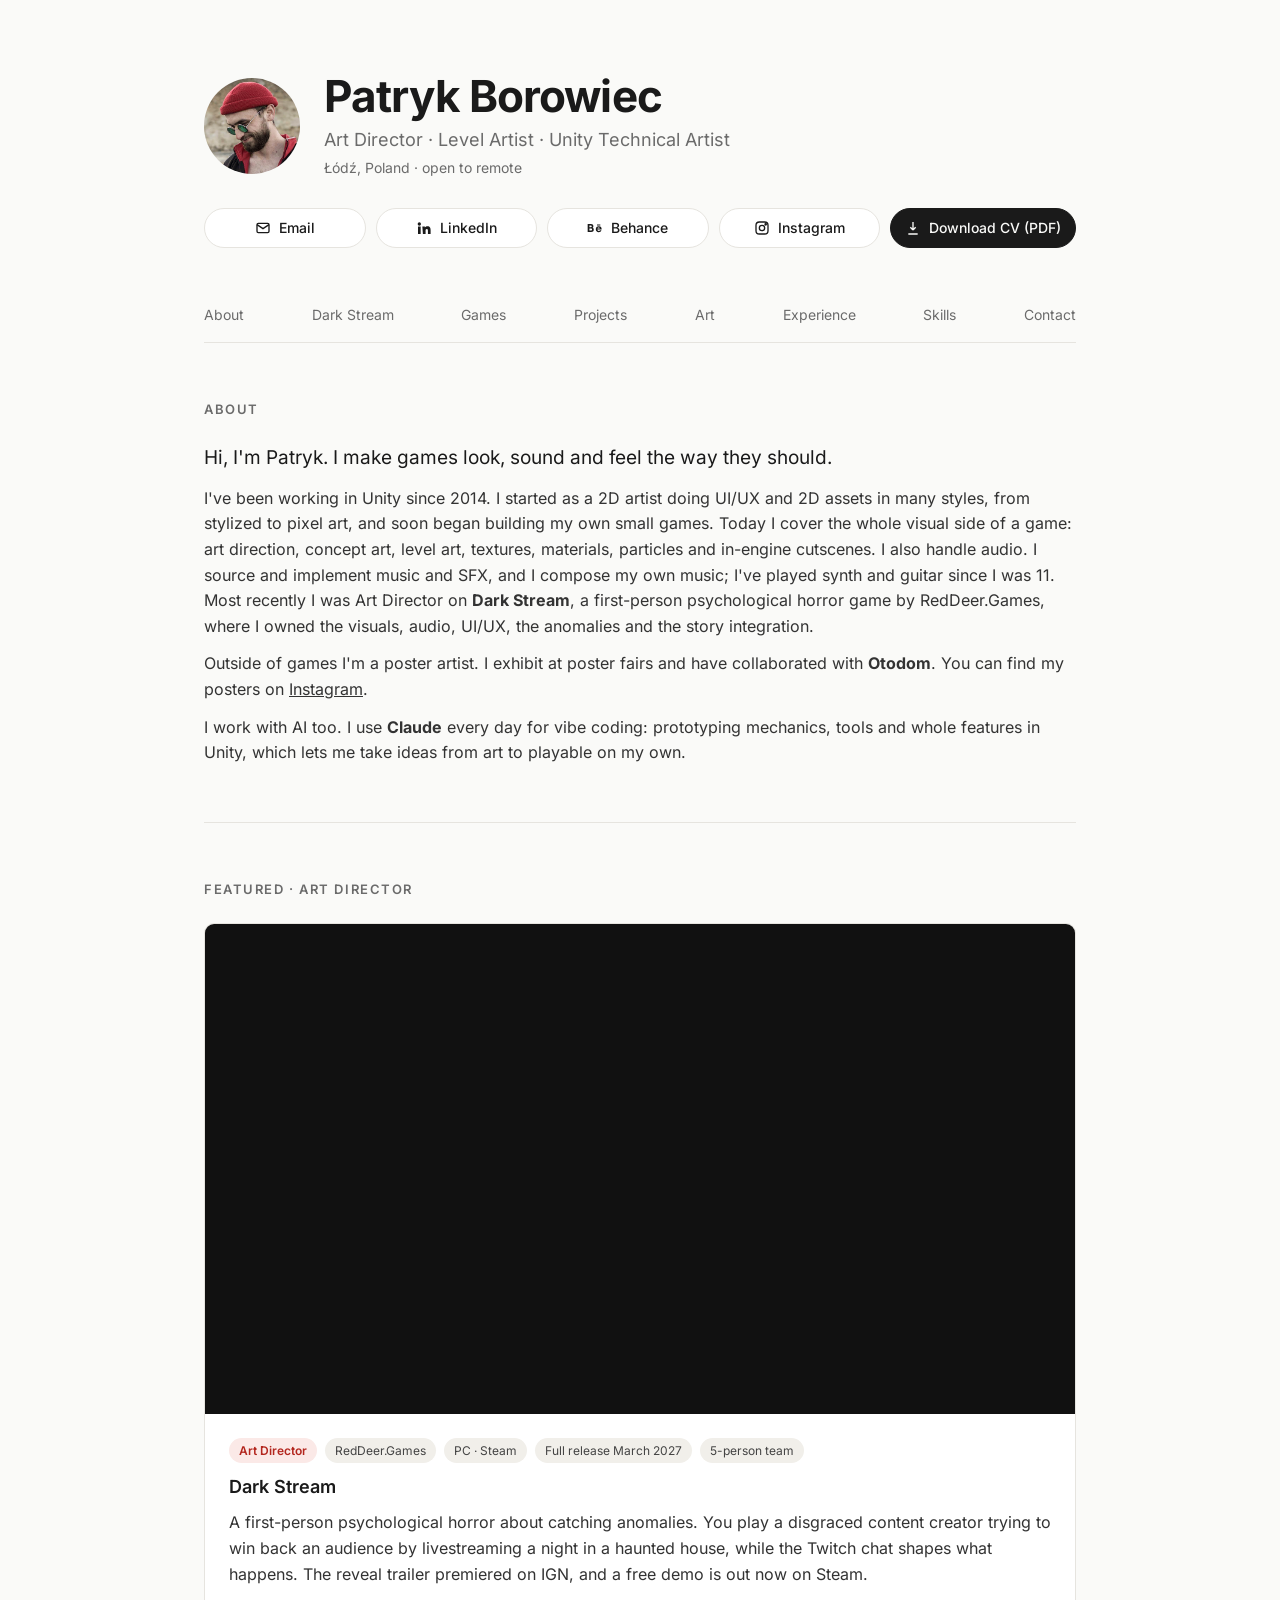
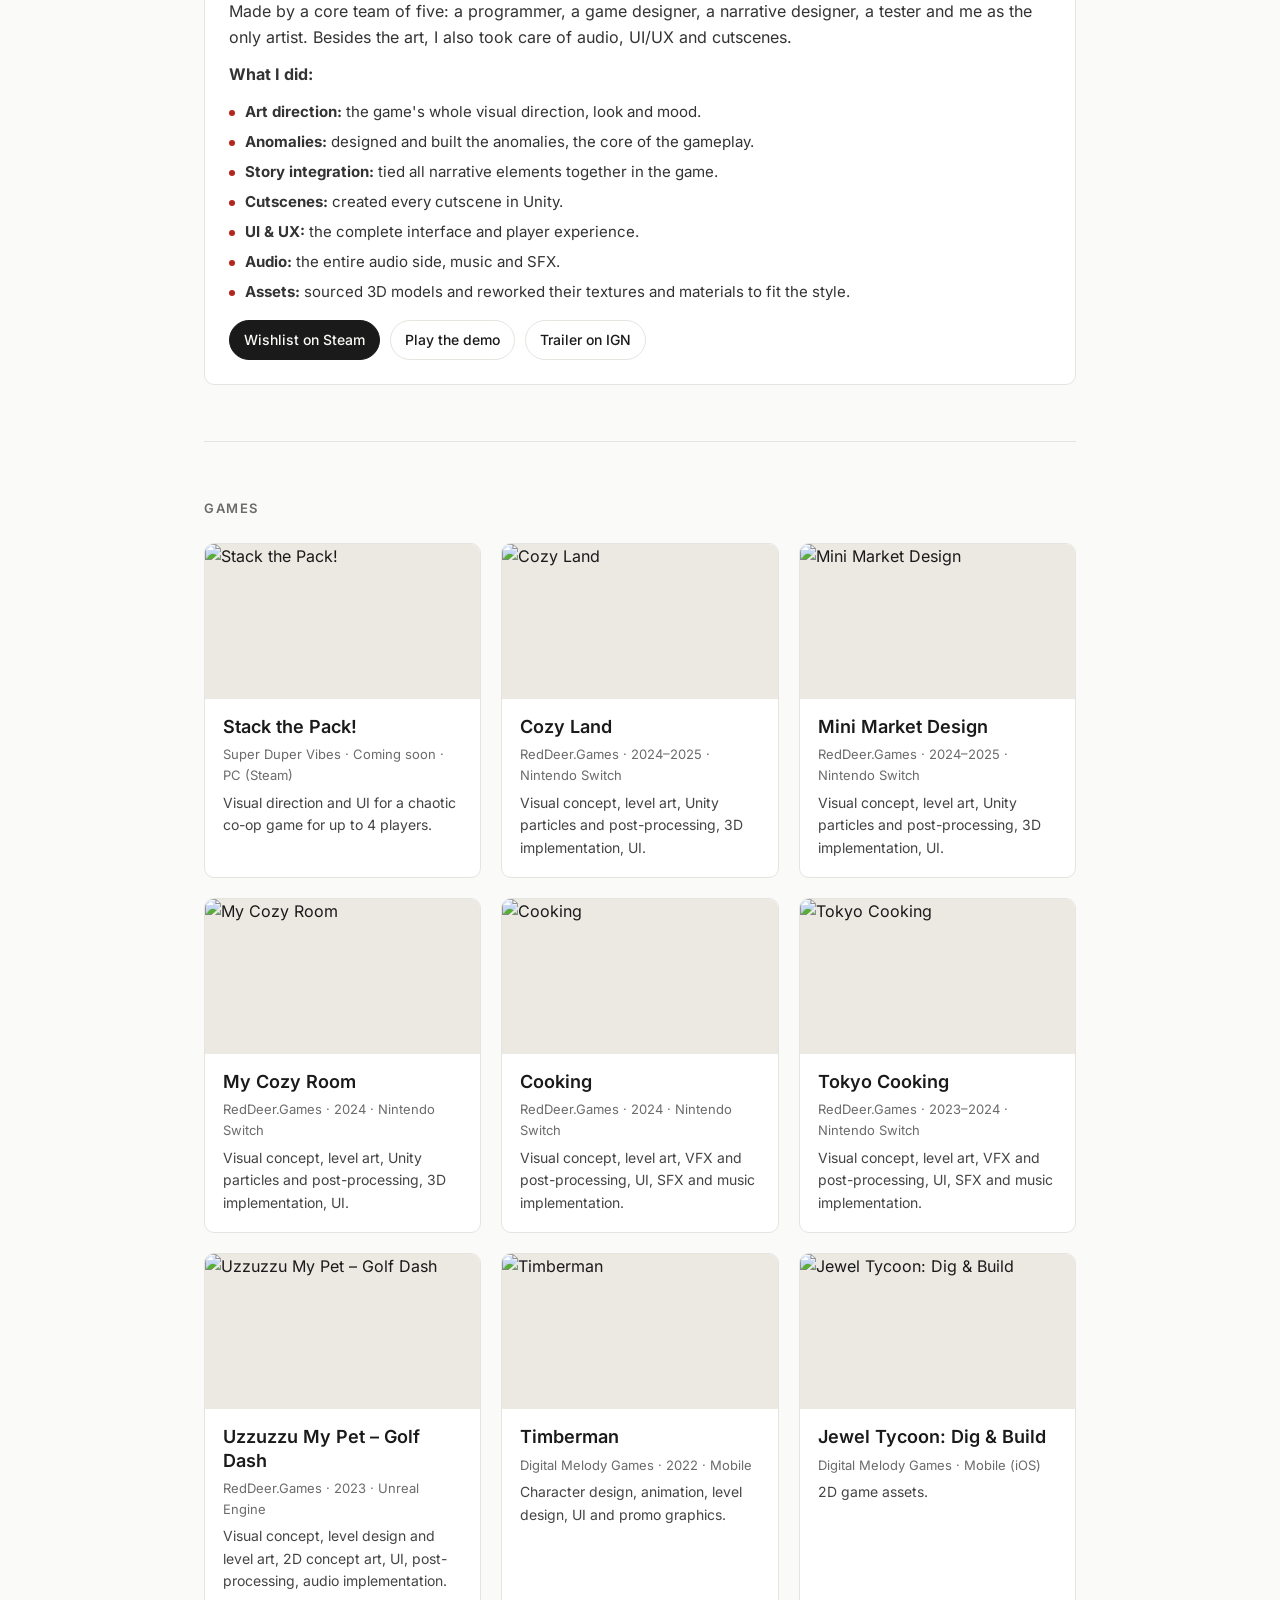
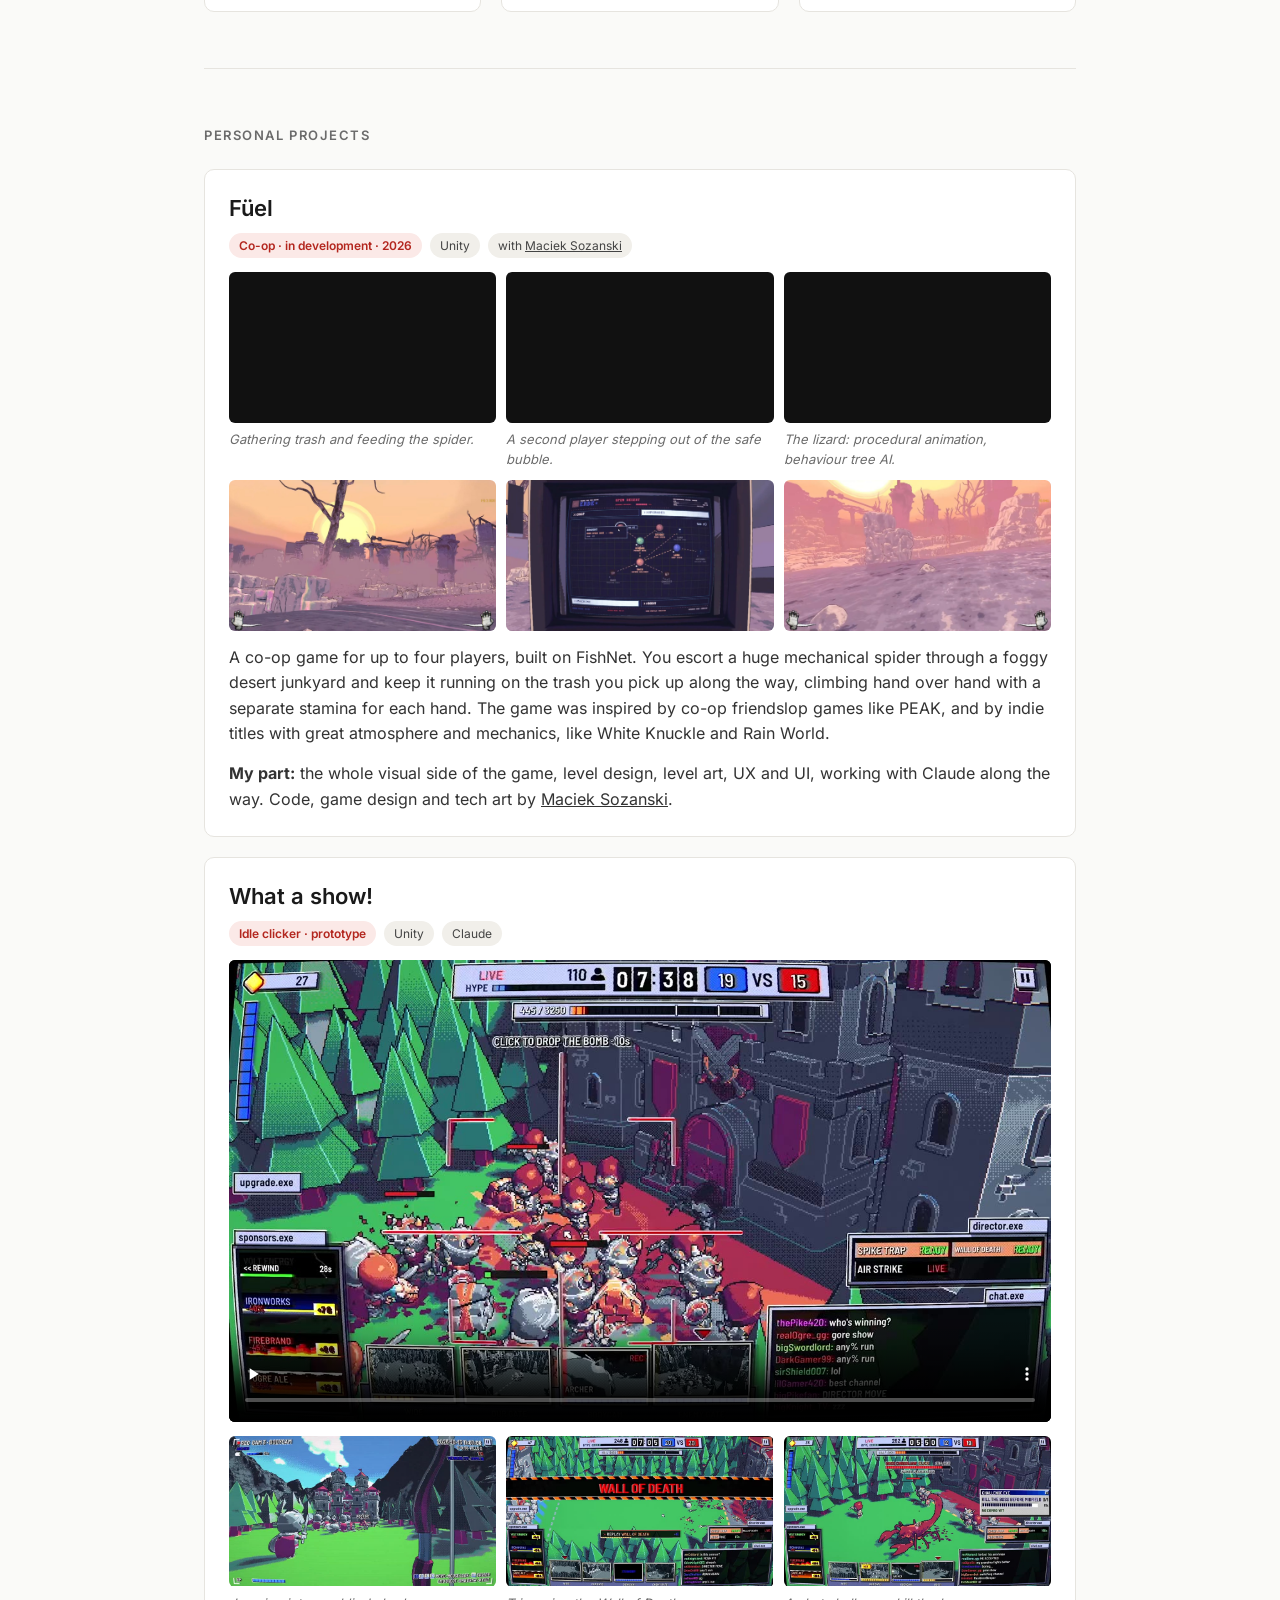
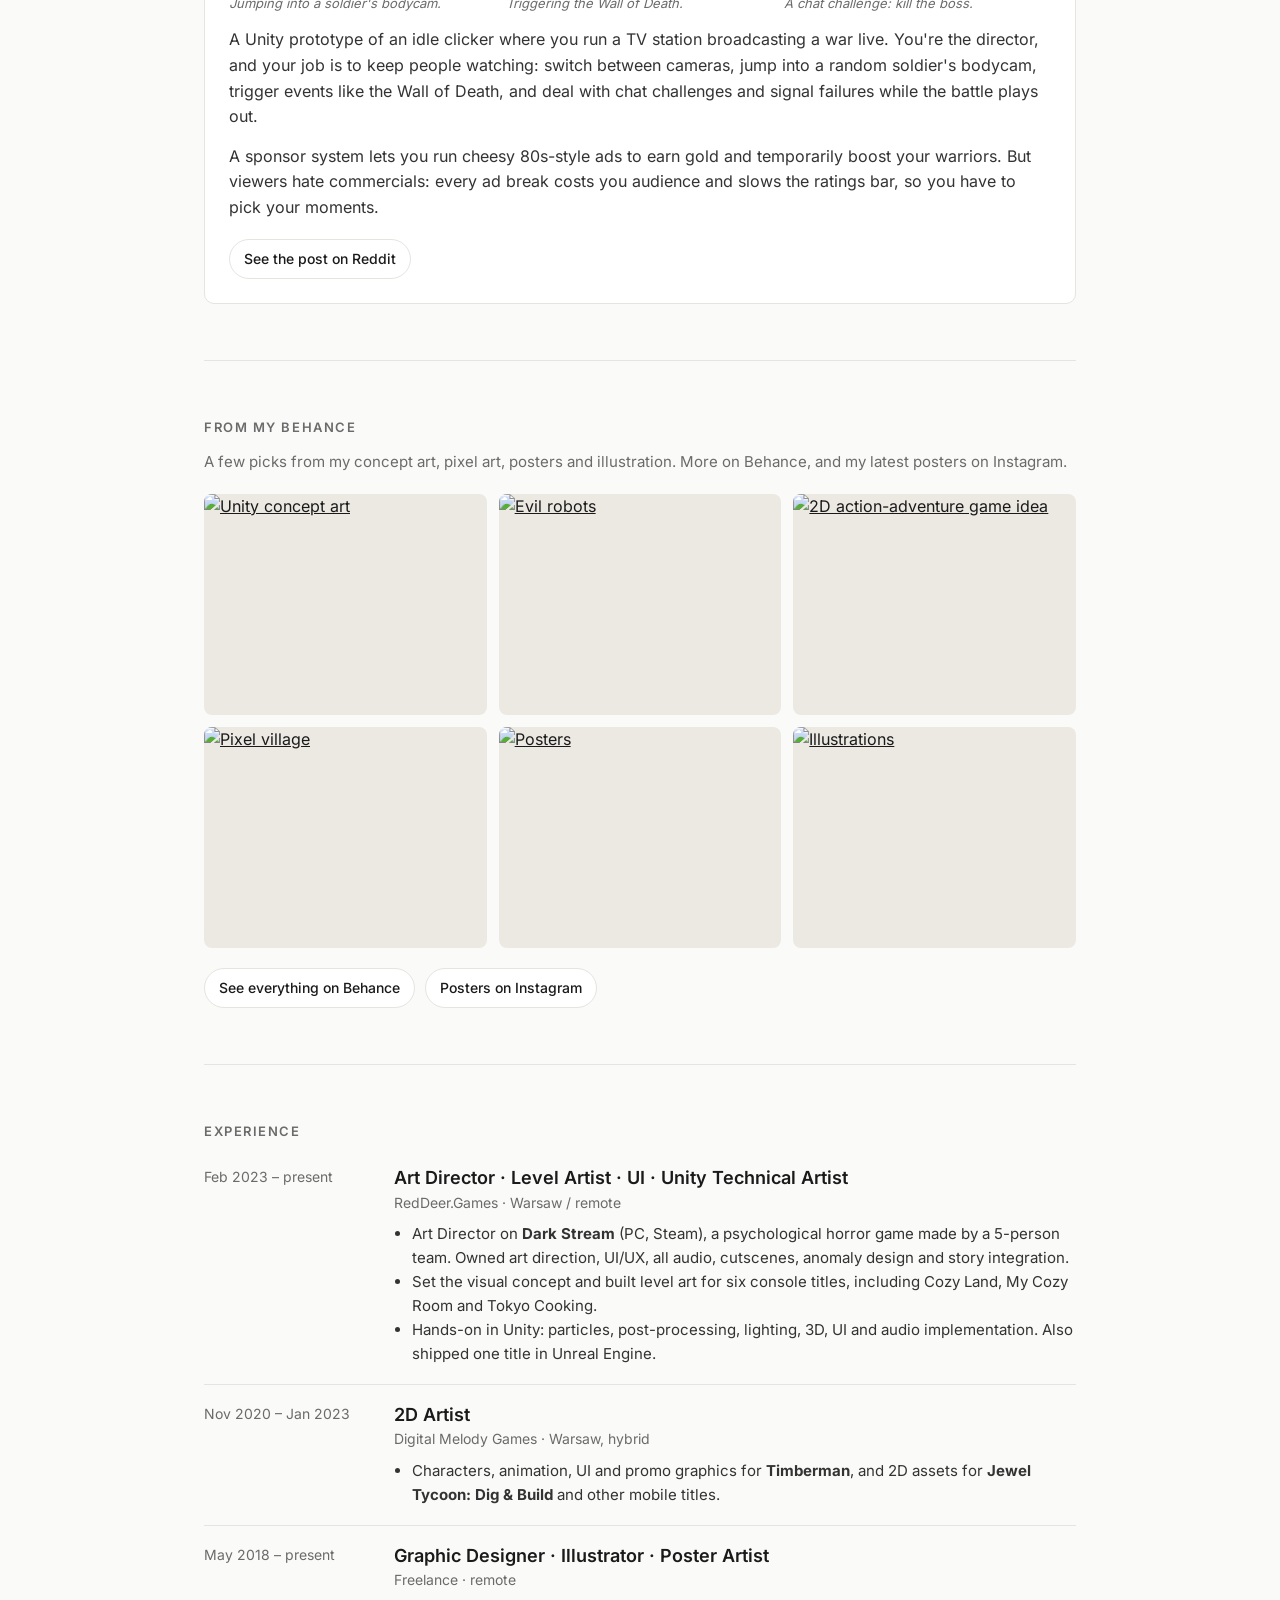
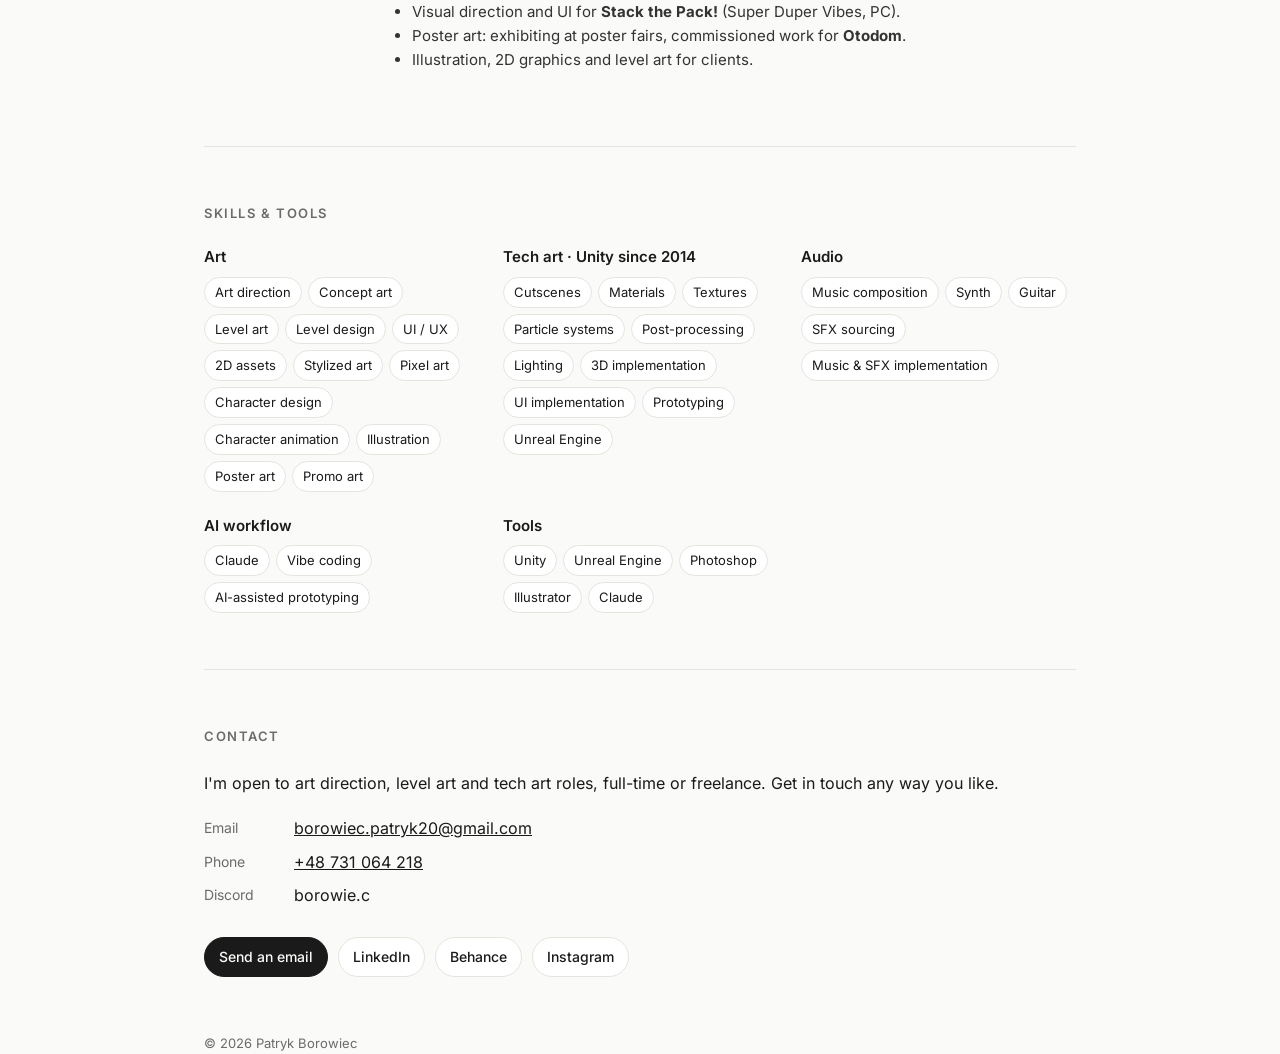
==== index.html @ 1e5ee7dc "Add files via upload" ====
<!doctype html>
<html lang="en">
<head>
  <meta charset="utf-8">
  <meta name="viewport" content="width=device-width, initial-scale=1">
  <title>Patryk Borowiec – Game Artist</title>
  <meta name="description" content="Patryk Borowiec – Art Director, Level Artist and Unity Technical Artist from Łódź, Poland. Portfolio and CV.">
  <meta property="og:title" content="Patryk Borowiec – Game Artist">
  <meta property="og:description" content="Art Director on Dark Stream. Level art, UI and Unity tech art for PC and Nintendo Switch games.">
  <meta property="og:type" content="website">
  <meta property="og:url" content="https://borowieccc.github.io/">
  <link rel="stylesheet" href="style.css">
</head>
<body>
<a class="skip" href="#main">Skip to content</a>

<header class="hero wrap">
  <div class="hero-top">
    <img class="avatar" src="img/avatar.jpg" alt="Patryk Borowiec" width="96" height="96">
    <div>
      <h1>Patryk Borowiec</h1>
      <p class="role">Art Director · Level Artist · Unity Technical Artist</p>
      <p class="loc">Łódź, Poland · open to remote</p>
      <p class="loc print-only">+48 731 064 218 · Discord: borowie.c</p>
    </div>
  </div>
  <div class="links">
    <a class="btn" href="mailto:borowiec.patryk20@gmail.com" data-print="borowiec.patryk20@gmail.com">
      <svg viewBox="0 0 24 24" fill="none" stroke="currentColor" stroke-width="2" aria-hidden="true"><rect x="3" y="5" width="18" height="14" rx="2"/><path d="M3 7l9 6 9-6"/></svg>
      Email</a>
    <a class="btn" href="https://www.linkedin.com/in/patryk-borowiec-ba12981b3/" target="_blank" rel="noopener" data-print="linkedin.com/in/patryk-borowiec-ba12981b3">
      <svg viewBox="0 0 24 24" fill="currentColor" aria-hidden="true"><path d="M4.98 3.5A2.5 2.5 0 1 1 5 8.5a2.5 2.5 0 0 1-.02-5zM3 9.75h4V21H3zM9.5 9.75h3.8v1.6h.06c.53-1 1.83-2.05 3.77-2.05 4.03 0 4.77 2.65 4.77 6.1V21h-4v-4.9c0-1.17-.02-2.68-1.63-2.68-1.64 0-1.89 1.28-1.89 2.6V21h-4z"/></svg>
      LinkedIn</a>
    <a class="btn" href="https://www.behance.net/patrykborowiec" target="_blank" rel="noopener" data-print="behance.net/patrykborowiec">
      <svg viewBox="0 0 24 24" fill="currentColor" aria-hidden="true"><path d="M8.2 11.4c.9-.4 1.4-1.2 1.4-2.2C9.6 7.2 8.1 6 6 6H1v12h5.3c2.2 0 3.9-1.2 3.9-3.4 0-1.5-.8-2.7-2-3.2zM3.6 8.1h2.1c.9 0 1.5.4 1.5 1.3 0 .9-.6 1.3-1.5 1.3H3.6zm2.3 7.8H3.6v-3.1h2.3c1.1 0 1.7.5 1.7 1.6 0 1-.7 1.5-1.7 1.5zM15 6.9h5v1.3h-5zm2.6 2.6c-2.7 0-4.4 1.9-4.4 4.4 0 2.6 1.6 4.4 4.4 4.4 2.1 0 3.5-.9 4.1-2.9h-2.2c-.2.6-1 1-1.8 1-1.3 0-2-.8-2.1-2.1H22c.2-2.9-1.3-4.8-4.4-4.8zm-1.9 3.4c.1-1.1.8-1.7 1.8-1.7 1.1 0 1.7.6 1.8 1.7z"/></svg>
      Behance</a>
    <a class="btn" href="https://www.instagram.com/borowie.c/" target="_blank" rel="noopener" data-print="instagram.com/borowie.c">
      <svg viewBox="0 0 24 24" fill="none" stroke="currentColor" stroke-width="2" aria-hidden="true"><rect x="3" y="3" width="18" height="18" rx="5"/><circle cx="12" cy="12" r="4"/><circle cx="17.5" cy="6.5" r="1" fill="currentColor"/></svg>
      Instagram</a>
    <button class="btn primary no-print" onclick="window.print()">
      <svg viewBox="0 0 24 24" fill="none" stroke="currentColor" stroke-width="2" aria-hidden="true"><path d="M12 3v12m0 0l-4-4m4 4l4-4M5 21h14"/></svg>
      Download CV (PDF)</button>
  </div>
</header>

<nav class="toc" aria-label="Sections">
  <div class="wrap">
    <ul>
      <li><a href="#about">About</a></li>
      <li><a href="#featured">Dark Stream</a></li>
      <li><a href="#games">Games</a></li>
      <li><a href="#projects">Projects</a></li>
      <li><a href="#art">Art</a></li>
      <li><a href="#experience">Experience</a></li>
      <li><a href="#skills">Skills</a></li>
      <li><a href="#contact">Contact</a></li>
    </ul>
  </div>
</nav>

<main id="main" class="wrap">

  <section id="about">
    <h2>About</h2>
    <p class="lead">Hi, I'm Patryk. I make games look, sound and feel the way they should.</p>
    <p>I've been working in Unity since 2014. I started as a 2D artist doing UI/UX and 2D assets in many styles, from stylized to pixel art, and soon began building my own small games. Today I cover the whole visual side of a game: art direction, concept art, level art, textures, materials, particles and in-engine cutscenes. I also handle audio. I source and implement music and SFX, and I compose my own music; I've played synth and guitar since I was 11. Most recently I was Art Director on <strong>Dark Stream</strong>, a first-person psychological horror game by RedDeer.Games, where I owned the visuals, audio, UI/UX, the anomalies and the story integration.</p>
    <p>Outside of games I'm a poster artist. I exhibit at poster fairs and have collaborated with <strong>Otodom</strong>. You can find my posters on <a href="https://www.instagram.com/borowie.c/" target="_blank" rel="noopener">Instagram</a>.</p>
    <p>I work with AI too. I use <strong>Claude</strong> every day for vibe coding: prototyping mechanics, tools and whole features in Unity, which lets me take ideas from art to playable on my own.</p>
  </section>

  <section id="featured">
    <h2>Featured · Art Director</h2>
    <article class="featured">
      <div class="video no-print">
        <iframe src="https://www.youtube-nocookie.com/embed/DbkwRsQLlJk" title="Dark Stream – Official Reveal Trailer (IGN)" loading="lazy" allow="accelerometer; encrypted-media; gyroscope; picture-in-picture" allowfullscreen></iframe>
      </div>
      <div class="featured-body">
        <div class="featured-meta">
          <span class="tag red">Art Director</span>
          <span class="tag">RedDeer.Games</span>
          <span class="tag">PC · Steam</span>
          <span class="tag">Full release March 2027</span>
          <span class="tag">5-person team</span>
        </div>
        <h3>Dark Stream</h3>
        <p>A first-person psychological horror about catching anomalies. You play a disgraced content creator trying to win back an audience by livestreaming a night in a haunted house, while the Twitch chat shapes what happens. The reveal trailer premiered on IGN, and a free demo is out now on Steam.</p>
        <p>Made by a core team of five: a programmer, a game designer, a narrative designer, a tester and me as the only artist. Besides the art, I also took care of audio, UI/UX and cutscenes.</p>
        <p><strong>What I did:</strong></p>
        <ul class="did">
          <li><strong>Art direction:</strong> the game's whole visual direction, look and mood.</li>
          <li><strong>Anomalies:</strong> designed and built the anomalies, the core of the gameplay.</li>
          <li><strong>Story integration:</strong> tied all narrative elements together in the game.</li>
          <li><strong>Cutscenes:</strong> created every cutscene in Unity.</li>
          <li><strong>UI &amp; UX:</strong> the complete interface and player experience.</li>
          <li><strong>Audio:</strong> the entire audio side, music and SFX.</li>
          <li><strong>Assets:</strong> sourced 3D models and reworked their textures and materials to fit the style.</li>
        </ul>
        <div class="featured-links">
          <a class="btn primary" href="https://store.steampowered.com/app/4028450/" target="_blank" rel="noopener" data-print="store.steampowered.com/app/4028450">Wishlist on Steam</a>
          <a class="btn" href="https://store.steampowered.com/app/4126500/Dark_Stream_Demo/" target="_blank" rel="noopener">Play the demo</a>
          <a class="btn no-print" href="https://www.youtube.com/watch?v=DbkwRsQLlJk" target="_blank" rel="noopener">Trailer on IGN</a>
        </div>
      </div>
    </article>
  </section>

  <section id="games">
    <h2>Games</h2>
    <div class="grid">

      <a class="card" href="https://store.steampowered.com/app/4958280/Stack_the_Pack/" target="_blank" rel="noopener">
        <div class="thumb"><img src="https://shared.akamai.steamstatic.com/store_item_assets/steam/apps/4958280/631dceccac2c67cbed2badb43617d58b35d8b133/capsule_616x353.jpg" alt="Stack the Pack!" loading="lazy"></div>
        <div class="card-body">
          <h3>Stack the Pack!</h3>
          <div class="card-meta">Super Duper Vibes · Coming soon · PC (Steam)</div>
          <p>Visual direction and UI for a chaotic co-op game for up to 4 players.</p>
        </div>
      </a>

      <a class="card" href="https://www.nintendo.com/us/store/products/cozy-land-switch/" target="_blank" rel="noopener">
        <div class="thumb"><img src="https://assets.nintendo.com/image/upload/c_fill,w_800/q_auto/f_auto/store/software/switch/70010000093034/aa16cf8036a45cbbab7c63a0fae678f26972100b114494516cc60b3d0a66b6c4" alt="Cozy Land" loading="lazy"></div>
        <div class="card-body">
          <h3>Cozy Land</h3>
          <div class="card-meta">RedDeer.Games · 2024–2025 · Nintendo Switch</div>
          <p>Visual concept, level art, Unity particles and post-processing, 3D implementation, UI.</p>
        </div>
      </a>

      <a class="card" href="https://www.nintendo.com/us/store/products/mini-market-design-switch/" target="_blank" rel="noopener">
        <div class="thumb"><img src="https://assets.nintendo.com/image/upload/c_fill,w_800/q_auto/f_auto/store/software/switch/70010000091236/fcb64b5c745230c2643cd0ea8bf183707a8ad378df140ecec44fbb9283a8ed32" alt="Mini Market Design" loading="lazy"></div>
        <div class="card-body">
          <h3>Mini Market Design</h3>
          <div class="card-meta">RedDeer.Games · 2024–2025 · Nintendo Switch</div>
          <p>Visual concept, level art, Unity particles and post-processing, 3D implementation, UI.</p>
        </div>
      </a>

      <a class="card" href="https://www.nintendo.com/us/store/products/my-cozy-room-switch/" target="_blank" rel="noopener">
        <div class="thumb"><img src="https://assets.nintendo.com/image/upload/c_fill,w_800/q_auto/f_auto/store/software/switch/70010000090179/0044cf8cb6a79213a5ba1f7b8617f852e44ee9ec456f1705acefad16ba51ac03" alt="My Cozy Room" loading="lazy"></div>
        <div class="card-body">
          <h3>My Cozy Room</h3>
          <div class="card-meta">RedDeer.Games · 2024 · Nintendo Switch</div>
          <p>Visual concept, level art, Unity particles and post-processing, 3D implementation, UI.</p>
        </div>
      </a>

      <a class="card" href="https://www.nintendo.com/us/store/products/cooking-switch/" target="_blank" rel="noopener">
        <div class="thumb"><img src="https://assets.nintendo.com/image/upload/c_fill,w_800/q_auto/f_auto/store/software/switch/70010000085556/9006f70ba2fd1ea94e885333002106243f613eca40d1183451eb1bbea9d81796" alt="Cooking" loading="lazy"></div>
        <div class="card-body">
          <h3>Cooking</h3>
          <div class="card-meta">RedDeer.Games · 2024 · Nintendo Switch</div>
          <p>Visual concept, level art, VFX and post-processing, UI, SFX and music implementation.</p>
        </div>
      </a>

      <a class="card" href="https://www.nintendo.com/us/store/products/tokyo-cooking-switch/" target="_blank" rel="noopener">
        <div class="thumb"><img src="https://assets.nintendo.com/image/upload/c_fill,w_800/q_auto/f_auto/store/software/switch/70010000076392/74077244b51de2f7d1ef1357618b8b97beefeca241df48d3b79f5966fda10c95" alt="Tokyo Cooking" loading="lazy"></div>
        <div class="card-body">
          <h3>Tokyo Cooking</h3>
          <div class="card-meta">RedDeer.Games · 2023–2024 · Nintendo Switch</div>
          <p>Visual concept, level art, VFX and post-processing, UI, SFX and music implementation.</p>
        </div>
      </a>

      <a class="card" href="https://www.nintendo.com/us/store/products/uzzuzzu-my-pet-golf-dash-switch/" target="_blank" rel="noopener">
        <div class="thumb"><img src="https://assets.nintendo.com/image/upload/c_fill,w_800/q_auto/f_auto/store/software/switch/70010000071310/c9753f89ac9b67c3d642895d9b75112fe1359bc3ea6d967752c1d759cf2a2f87" alt="Uzzuzzu My Pet – Golf Dash" loading="lazy"></div>
        <div class="card-body">
          <h3>Uzzuzzu My Pet – Golf Dash</h3>
          <div class="card-meta">RedDeer.Games · 2023 · Unreal Engine</div>
          <p>Visual concept, level design and level art, 2D concept art, UI, post-processing, audio implementation.</p>
        </div>
      </a>

      <a class="card" href="https://www.behance.net/gallery/160216845/Timberman-mobile-game-big-update-2022" target="_blank" rel="noopener">
        <div class="thumb"><img src="https://mir-s3-cdn-cf.behance.net/projects/404/419f99160216845.Y3JvcCwxNjU5LDEyOTcsNjk4LDY1.png" srcset="https://mir-s3-cdn-cf.behance.net/projects/404/419f99160216845.Y3JvcCwxNjU5LDEyOTcsNjk4LDY1.png 1x, https://mir-s3-cdn-cf.behance.net/projects/808/419f99160216845.Y3JvcCwxNjU5LDEyOTcsNjk4LDY1.png 2x" alt="Timberman" loading="lazy"></div>
        <div class="card-body">
          <h3>Timberman</h3>
          <div class="card-meta">Digital Melody Games · 2022 · Mobile</div>
          <p>Character design, animation, level design, UI and promo graphics.</p>
        </div>
      </a>


      <a class="card" href="https://apps.apple.com/us/app/jewel-tycoon-dig-build/id1578438395" target="_blank" rel="noopener">
        <div class="thumb"><img src="https://mir-s3-cdn-cf.behance.net/projects/404/f6d581160752949.Y3JvcCwyNTE2LDE5NjgsMjQ5LDU4NQ.png" srcset="https://mir-s3-cdn-cf.behance.net/projects/404/f6d581160752949.Y3JvcCwyNTE2LDE5NjgsMjQ5LDU4NQ.png 1x, https://mir-s3-cdn-cf.behance.net/projects/808/f6d581160752949.Y3JvcCwyNTE2LDE5NjgsMjQ5LDU4NQ.png 2x" alt="Jewel Tycoon: Dig &amp; Build" loading="lazy"></div>
        <div class="card-body">
          <h3>Jewel Tycoon: Dig &amp; Build</h3>
          <div class="card-meta">Digital Melody Games · Mobile (iOS)</div>
          <p>2D game assets.</p>
        </div>
      </a>

    </div>
  </section>

  <section id="projects">
    <h2>Personal projects</h2>

    <article class="project">
      <div class="project-head">
        <h3>Füel</h3>
        <div class="featured-meta">
          <span class="tag red">Co-op · in development · 2026</span>
          <span class="tag">Unity</span>
          <span class="tag">with <a href="https://rondaar.github.io" target="_blank" rel="noopener">Maciek Sozanski</a></span>
        </div>
      </div>
      <div class="media-grid no-print">
        <figure><video src="https://rondaar.github.io/media/fuel-burning.webm" poster="https://rondaar.github.io/media/fuel-burning-poster.webp" autoplay muted loop playsinline preload="metadata"></video><figcaption>Gathering trash and feeding the spider.</figcaption></figure>
        <figure><video src="https://rondaar.github.io/media/fuel-helmet.webm" poster="https://rondaar.github.io/media/fuel-helmet-poster.webp" autoplay muted loop playsinline preload="metadata"></video><figcaption>A second player stepping out of the safe bubble.</figcaption></figure>
        <figure><video src="https://rondaar.github.io/media/fuel-lizard.webm" poster="https://rondaar.github.io/media/fuel-lizard-poster.webp" autoplay muted loop playsinline preload="metadata"></video><figcaption>The lizard: procedural animation, behaviour tree AI.</figcaption></figure>
        <figure><img src="img/fuel-1.jpg" alt="Füel: desert ruins at sunset" loading="lazy"></figure>
        <figure><img src="img/fuel-2.jpg" alt="Füel: in-game upgrade terminal UI" loading="lazy"></figure>
        <figure><img src="img/fuel-3.jpg" alt="Füel: foggy desert junkyard" loading="lazy"></figure>
      </div>
      <p>A co-op game for up to four players, built on FishNet. You escort a huge mechanical spider through a foggy desert junkyard and keep it running on the trash you pick up along the way, climbing hand over hand with a separate stamina for each hand. The game was inspired by co-op friendslop games like PEAK, and by indie titles with great atmosphere and mechanics, like White Knuckle and Rain World.</p>
      <p><strong>My part:</strong> the whole visual side of the game, level design, level art, UX and UI, working with Claude along the way. Code, game design and tech art by <a href="https://rondaar.github.io" target="_blank" rel="noopener">Maciek Sozanski</a>.</p>
    </article>

    <article class="project">
      <div class="project-head">
        <h3>What a show!</h3>
        <div class="featured-meta">
          <span class="tag red">Idle clicker · prototype</span>
          <span class="tag">Unity</span>
          <span class="tag">Claude</span>
        </div>
      </div>
      <div class="video-full no-print"><video src="media/what-a-show.mp4" poster="media/what-a-show-poster.jpg" controls preload="none" playsinline></video></div>
      <div class="media-grid no-print">
        <figure><video src="media/was-bodycam.mp4" poster="media/was-bodycam.jpg" autoplay muted loop playsinline preload="metadata"></video><figcaption>Jumping into a soldier's bodycam.</figcaption></figure>
        <figure><video src="media/was-wall-of-death.mp4" poster="media/was-wall-of-death.jpg" autoplay muted loop playsinline preload="metadata"></video><figcaption>Triggering the Wall of Death.</figcaption></figure>
        <figure><video src="media/was-boss.mp4" poster="media/was-boss.jpg" autoplay muted loop playsinline preload="metadata"></video><figcaption>A chat challenge: kill the boss.</figcaption></figure>
      </div>
      <p>A Unity prototype of an idle clicker where you run a TV station broadcasting a war live. You're the director, and your job is to keep people watching: switch between cameras, jump into a random soldier's bodycam, trigger events like the Wall of Death, and deal with chat challenges and signal failures while the battle plays out.</p>
      <p>A sponsor system lets you run cheesy 80s-style ads to earn gold and temporarily boost your warriors. But viewers hate commercials: every ad break costs you audience and slows the ratings bar, so you have to pick your moments.</p>
      <div class="featured-links no-print">
        <a class="btn" href="https://www.reddit.com/r/indiegames/comments/1x6ixr7/im_making_an_idle_clicker_where_you_run_a_tv/" target="_blank" rel="noopener">See the post on Reddit</a>
      </div>
    </article>
  </section>

  <section id="art">
    <h2>From my Behance</h2>
    <p class="section-note">A few picks from my concept art, pixel art, posters and illustration. More on Behance, and my latest posters on Instagram.</p>
    <div class="gallery">
      <a class="tile" href="https://www.behance.net/gallery/243511979/Unity-concept-art" target="_blank" rel="noopener">
        <img src="https://mir-s3-cdn-cf.behance.net/projects/404/846ce9243511979.Y3JvcCwxMzc5LDEwNzksMjY5LDA.png" srcset="https://mir-s3-cdn-cf.behance.net/projects/404/846ce9243511979.Y3JvcCwxMzc5LDEwNzksMjY5LDA.png 1x, https://mir-s3-cdn-cf.behance.net/projects/808/846ce9243511979.Y3JvcCwxMzc5LDEwNzksMjY5LDA.png 2x" alt="Unity concept art" loading="lazy">
        <span class="tile-cap"><strong>Unity concept art</strong><em>Concept · Unity</em></span>
      </a>
      <a class="tile" href="https://www.behance.net/gallery/185978433/Evil-robots" target="_blank" rel="noopener">
        <img src="https://mir-s3-cdn-cf.behance.net/projects/404/9a0cc7185978433.Y3JvcCwxMzA3LDEwMjIsMzA3LDExMw.png" srcset="https://mir-s3-cdn-cf.behance.net/projects/404/9a0cc7185978433.Y3JvcCwxMzA3LDEwMjIsMzA3LDExMw.png 1x, https://mir-s3-cdn-cf.behance.net/projects/808/9a0cc7185978433.Y3JvcCwxMzA3LDEwMjIsMzA3LDExMw.png 2x" alt="Evil robots" loading="lazy">
        <span class="tile-cap"><strong>Evil robots</strong><em>Characters</em></span>
      </a>
      <a class="tile" href="https://www.behance.net/gallery/161114933/2D-action-adventure-game-idea" target="_blank" rel="noopener">
        <img src="https://mir-s3-cdn-cf.behance.net/projects/404/f2f552161114933.Y3JvcCwxMzgwLDEwODAsMzM0LDA.png" srcset="https://mir-s3-cdn-cf.behance.net/projects/404/f2f552161114933.Y3JvcCwxMzgwLDEwODAsMzM0LDA.png 1x, https://mir-s3-cdn-cf.behance.net/projects/808/f2f552161114933.Y3JvcCwxMzgwLDEwODAsMzM0LDA.png 2x" alt="2D action-adventure game idea" loading="lazy">
        <span class="tile-cap"><strong>2D action-adventure game idea</strong><em>Game concept</em></span>
      </a>
      <a class="tile" href="https://www.behance.net/gallery/160753663/Pixel-village" target="_blank" rel="noopener">
        <img src="https://mir-s3-cdn-cf.behance.net/projects/404/d6deff160753663.Y3JvcCw5NTQsNzQ2LDEyNSw4Nzk.png" srcset="https://mir-s3-cdn-cf.behance.net/projects/404/d6deff160753663.Y3JvcCw5NTQsNzQ2LDEyNSw4Nzk.png 1x, https://mir-s3-cdn-cf.behance.net/projects/808/d6deff160753663.Y3JvcCw5NTQsNzQ2LDEyNSw4Nzk.png 2x" alt="Pixel village" loading="lazy">
        <span class="tile-cap"><strong>Pixel village</strong><em>Pixel art</em></span>
      </a>
      <a class="tile" href="https://www.behance.net/gallery/160214933/Posters" target="_blank" rel="noopener">
        <img src="https://mir-s3-cdn-cf.behance.net/projects/404/7bc7c9160214933.Y3JvcCwyNjkyLDIxMDUsNzI2LDM1OQ.png" srcset="https://mir-s3-cdn-cf.behance.net/projects/404/7bc7c9160214933.Y3JvcCwyNjkyLDIxMDUsNzI2LDM1OQ.png 1x, https://mir-s3-cdn-cf.behance.net/projects/808/7bc7c9160214933.Y3JvcCwyNjkyLDIxMDUsNzI2LDM1OQ.png 2x" alt="Posters" loading="lazy">
        <span class="tile-cap"><strong>Posters</strong><em>Graphic design</em></span>
      </a>
      <a class="tile" href="https://www.behance.net/gallery/160215881/Illustrations" target="_blank" rel="noopener">
        <img src="https://mir-s3-cdn-cf.behance.net/projects/404/310d10160215881.Y3JvcCwyMTU0LDE2ODQsMTY2OCww.png" srcset="https://mir-s3-cdn-cf.behance.net/projects/404/310d10160215881.Y3JvcCwyMTU0LDE2ODQsMTY2OCww.png 1x, https://mir-s3-cdn-cf.behance.net/projects/808/310d10160215881.Y3JvcCwyMTU0LDE2ODQsMTY2OCww.png 2x" alt="Illustrations" loading="lazy">
        <span class="tile-cap"><strong>Illustrations</strong><em>Illustration</em></span>
      </a>
    </div>
    <div class="links no-print"><a class="btn" href="https://www.behance.net/patrykborowiec" target="_blank" rel="noopener">See everything on Behance</a><a class="btn" href="https://www.instagram.com/borowie.c/" target="_blank" rel="noopener">Posters on Instagram</a></div>
  </section>

  <section id="experience">
    <h2>Experience</h2>

    <div class="job">
      <div class="when">Feb 2023 – present</div>
      <div>
        <h3>Art Director · Level Artist · UI · Unity Technical Artist</h3>
        <div class="where">RedDeer.Games · Warsaw / remote</div>
        <ul>
          <li>Art Director on <strong>Dark Stream</strong> (PC, Steam), a psychological horror game made by a 5-person team. Owned art direction, UI/UX, all audio, cutscenes, anomaly design and story integration.</li>
          <li>Set the visual concept and built level art for six console titles, including Cozy Land, My Cozy Room and Tokyo Cooking.</li>
          <li>Hands-on in Unity: particles, post-processing, lighting, 3D, UI and audio implementation. Also shipped one title in Unreal Engine.</li>
        </ul>
      </div>
    </div>

    <div class="job">
      <div class="when">Nov 2020 – Jan 2023</div>
      <div>
        <h3>2D Artist</h3>
        <div class="where">Digital Melody Games · Warsaw, hybrid</div>
        <ul>
          <li>Characters, animation, UI and promo graphics for <strong>Timberman</strong>, and 2D assets for <strong>Jewel Tycoon: Dig &amp; Build</strong> and other mobile titles.</li>
        </ul>
      </div>
    </div>

    <div class="job">
      <div class="when">May 2018 – present</div>
      <div>
        <h3>Graphic Designer · Illustrator · Poster Artist</h3>
        <div class="where">Freelance · remote</div>
        <ul>
          <li>Visual direction and UI for <strong>Stack the Pack!</strong> (Super Duper Vibes, PC).</li>
          <li>Poster art: exhibiting at poster fairs, commissioned work for <strong>Otodom</strong>.</li>
          <li>Illustration, 2D graphics and level art for clients.</li>
        </ul>
      </div>
    </div>

  </section>

  <section id="skills">
    <h2>Skills &amp; tools</h2>
    <div class="skills">
      <div>
        <h3>Art</h3>
        <div class="chips"><span>Art direction</span><span>Concept art</span><span>Level art</span><span>Level design</span><span>UI / UX</span><span>2D assets</span><span>Stylized art</span><span>Pixel art</span><span>Character design</span><span>Character animation</span><span>Illustration</span><span>Poster art</span><span>Promo art</span></div>
      </div>
      <div>
        <h3>Tech art · Unity since 2014</h3>
        <div class="chips"><span>Cutscenes</span><span>Materials</span><span>Textures</span><span>Particle systems</span><span>Post-processing</span><span>Lighting</span><span>3D implementation</span><span>UI implementation</span><span>Prototyping</span><span>Unreal Engine</span></div>
      </div>
      <div>
        <h3>Audio</h3>
        <div class="chips"><span>Music composition</span><span>Synth</span><span>Guitar</span><span>SFX sourcing</span><span>Music &amp; SFX implementation</span></div>
      </div>
      <div>
        <h3>AI workflow</h3>
        <div class="chips"><span>Claude</span><span>Vibe coding</span><span>AI-assisted prototyping</span></div>
      </div>
      <div>
        <h3>Tools</h3>
        <div class="chips"><span>Unity</span><span>Unreal Engine</span><span>Photoshop</span><span>Illustrator</span><span>Claude</span></div>
      </div>
    </div>
  </section>

  <section id="contact" class="contact">
    <h2>Contact</h2>
    <p>I'm open to art direction, level art and tech art roles, full-time or freelance. Get in touch any way you like.</p>
    <ul class="contact-list">
      <li><span>Email</span><a href="mailto:borowiec.patryk20@gmail.com">borowiec.patryk20@gmail.com</a></li>
      <li><span>Phone</span><a href="tel:+48731064218">+48 731 064 218</a></li>
      <li><span>Discord</span>borowie.c</li>
    </ul>
    <div class="links">
      <a class="btn primary" href="mailto:borowiec.patryk20@gmail.com">Send an email</a>
      <a class="btn" href="https://www.linkedin.com/in/patryk-borowiec-ba12981b3/" target="_blank" rel="noopener">LinkedIn</a>
      <a class="btn" href="https://www.behance.net/patrykborowiec" target="_blank" rel="noopener">Behance</a>
      <a class="btn" href="https://www.instagram.com/borowie.c/" target="_blank" rel="noopener">Instagram</a>
    </div>
  </section>

</main>

<footer class="wrap">© 2026 Patryk Borowiec</footer>
</body>
</html>
---- style.css ----
@font-face { font-family: "Inter"; font-style: normal; font-weight: 400; font-display: swap; src: url("fonts/inter-latin-400-normal.woff2") format("woff2"); unicode-range: U+0000-00FF,U+0131,U+0152-0153,U+02BB-02BC,U+02C6,U+02DA,U+02DC,U+0304,U+0308,U+0329,U+2000-206F,U+20AC,U+2122,U+2191,U+2193,U+2212,U+2215,U+FEFF,U+FFFD,U+25B6; }
@font-face { font-family: "Inter"; font-style: normal; font-weight: 400; font-display: swap; src: url("fonts/inter-latin-ext-400-normal.woff2") format("woff2"); unicode-range: U+0100-02BA,U+02BD-02C5,U+02C7-02CC,U+02CE-02D7,U+02DD-02FF,U+0304,U+0308,U+0329,U+1D00-1DBF,U+1E00-1E9F,U+1EF2-1EFF,U+2020,U+20A0-20AB,U+20AD-20C0,U+2113,U+2C60-2C7F,U+A720-A7FF; }
@font-face { font-family: "Inter"; font-style: normal; font-weight: 500; font-display: swap; src: url("fonts/inter-latin-500-normal.woff2") format("woff2"); unicode-range: U+0000-00FF,U+0131,U+0152-0153,U+02BB-02BC,U+02C6,U+02DA,U+02DC,U+0304,U+0308,U+0329,U+2000-206F,U+20AC,U+2122,U+2191,U+2193,U+2212,U+2215,U+FEFF,U+FFFD,U+25B6; }
@font-face { font-family: "Inter"; font-style: normal; font-weight: 500; font-display: swap; src: url("fonts/inter-latin-ext-500-normal.woff2") format("woff2"); unicode-range: U+0100-02BA,U+02BD-02C5,U+02C7-02CC,U+02CE-02D7,U+02DD-02FF,U+0304,U+0308,U+0329,U+1D00-1DBF,U+1E00-1E9F,U+1EF2-1EFF,U+2020,U+20A0-20AB,U+20AD-20C0,U+2113,U+2C60-2C7F,U+A720-A7FF; }
@font-face { font-family: "Inter"; font-style: normal; font-weight: 600; font-display: swap; src: url("fonts/inter-latin-600-normal.woff2") format("woff2"); unicode-range: U+0000-00FF,U+0131,U+0152-0153,U+02BB-02BC,U+02C6,U+02DA,U+02DC,U+0304,U+0308,U+0329,U+2000-206F,U+20AC,U+2122,U+2191,U+2193,U+2212,U+2215,U+FEFF,U+FFFD,U+25B6; }
@font-face { font-family: "Inter"; font-style: normal; font-weight: 600; font-display: swap; src: url("fonts/inter-latin-ext-600-normal.woff2") format("woff2"); unicode-range: U+0100-02BA,U+02BD-02C5,U+02C7-02CC,U+02CE-02D7,U+02DD-02FF,U+0304,U+0308,U+0329,U+1D00-1DBF,U+1E00-1E9F,U+1EF2-1EFF,U+2020,U+20A0-20AB,U+20AD-20C0,U+2113,U+2C60-2C7F,U+A720-A7FF; }
@font-face { font-family: "Inter"; font-style: normal; font-weight: 700; font-display: swap; src: url("fonts/inter-latin-700-normal.woff2") format("woff2"); unicode-range: U+0000-00FF,U+0131,U+0152-0153,U+02BB-02BC,U+02C6,U+02DA,U+02DC,U+0304,U+0308,U+0329,U+2000-206F,U+20AC,U+2122,U+2191,U+2193,U+2212,U+2215,U+FEFF,U+FFFD,U+25B6; }
@font-face { font-family: "Inter"; font-style: normal; font-weight: 700; font-display: swap; src: url("fonts/inter-latin-ext-700-normal.woff2") format("woff2"); unicode-range: U+0100-02BA,U+02BD-02C5,U+02C7-02CC,U+02CE-02D7,U+02DD-02FF,U+0304,U+0308,U+0329,U+1D00-1DBF,U+1E00-1E9F,U+1EF2-1EFF,U+2020,U+20A0-20AB,U+20AD-20C0,U+2113,U+2C60-2C7F,U+A720-A7FF; }

:root {
  --bg: #fafaf8;
  --surface: #ffffff;
  --text: #1a1a1a;
  --muted: #6b6b6b;
  --line: #e6e4df;
  --accent: #b3261e;
  --radius: 10px;
  --max: 920px;
}

* { box-sizing: border-box; margin: 0; padding: 0; }

html { scroll-behavior: smooth; }

body {
  background: var(--bg);
  color: var(--text);
  font-family: "Inter", system-ui, -apple-system, "Segoe UI", sans-serif;
  font-size: 16px;
  line-height: 1.6;
  -webkit-font-smoothing: antialiased;
}

a { color: inherit; }
a:hover { color: var(--accent); }

.skip {
  position: absolute; left: -9999px;
}
.skip:focus { left: 16px; top: 16px; background: var(--text); color: #fff; padding: 8px 12px; border-radius: 6px; z-index: 10; }

.wrap { max-width: var(--max); margin: 0 auto; padding: 0 24px; }

/* ---------- Header ---------- */
header.hero { padding-top: 72px; padding-bottom: 40px; }

.hero-top { display: flex; gap: 24px; align-items: center; flex-wrap: wrap; }

.avatar {
  width: 96px; height: 96px; border-radius: 50%;
  background: var(--text); color: var(--bg);
  display: grid; place-items: center;
  font-size: 32px; font-weight: 600; letter-spacing: 1px;
  object-fit: cover; flex-shrink: 0;
}

h1 { font-size: clamp(32px, 5vw, 44px); line-height: 1.1; font-weight: 700; letter-spacing: -0.02em; }
.role { font-size: 18px; color: var(--muted); margin-top: 6px; }
.loc { font-size: 14px; color: var(--muted); margin-top: 2px; }

.links { display: flex; gap: 10px; flex-wrap: wrap; margin-top: 28px; }
.btn {
  display: inline-flex; align-items: center; gap: 8px;
  padding: 8px 14px; border: 1px solid var(--line); border-radius: 999px;
  background: var(--surface); text-decoration: none; font-size: 14px; font-weight: 500;
  cursor: pointer; font-family: inherit; color: var(--text);
}
.btn:hover { border-color: var(--text); color: var(--text); }
.btn.primary { background: var(--text); color: var(--bg); border-color: var(--text); }
.btn.primary:hover { background: var(--accent); border-color: var(--accent); color: #fff; }
.btn svg { width: 16px; height: 16px; }

/* ---------- Nav ---------- */
nav.toc {
  position: sticky; top: 0; z-index: 5;
  background: color-mix(in srgb, var(--bg) 90%, transparent);
  backdrop-filter: blur(8px);
  border-bottom: 1px solid var(--line);
}
nav.toc ul { list-style: none; display: flex; gap: 22px; overflow-x: auto; padding: 14px 0; scrollbar-width: none; }
nav.toc a { text-decoration: none; font-size: 14px; color: var(--muted); white-space: nowrap; }
nav.toc a:hover { color: var(--text); }

/* ---------- Sections ---------- */
section { padding: 56px 0; border-bottom: 1px solid var(--line); scroll-margin-top: 50px; }
section:last-of-type { border-bottom: 0; }
h2 { font-size: 13px; text-transform: uppercase; letter-spacing: 0.12em; color: var(--muted); font-weight: 600; margin-bottom: 24px; }
h3 { font-size: 18px; font-weight: 600; line-height: 1.3; }

.lead { font-size: 19px; }
.lead + p { margin-top: 14px; color: #333; }

/* ---------- Featured ---------- */
.featured {
  background: var(--surface); border: 1px solid var(--line); border-radius: var(--radius); overflow: hidden;
}
.video { position: relative; aspect-ratio: 16 / 9; background: #111; }
.video iframe { position: absolute; inset: 0; width: 100%; height: 100%; border: 0; }
.featured-body { padding: 24px; display: grid; gap: 12px; }
.featured-meta { display: flex; gap: 8px; flex-wrap: wrap; }
.tag { font-size: 12px; padding: 3px 10px; border-radius: 999px; background: #f1efea; color: #444; }
.tag.red { background: #fbe9e7; color: var(--accent); font-weight: 600; }
.featured-body p { color: #333; }
.featured-links { display: flex; gap: 10px; flex-wrap: wrap; margin-top: 4px; }

/* ---------- Project grid ---------- */
.grid { display: grid; grid-template-columns: repeat(auto-fill, minmax(260px, 1fr)); gap: 20px; }
.card {
  background: var(--surface); border: 1px solid var(--line); border-radius: var(--radius);
  overflow: hidden; text-decoration: none; display: flex; flex-direction: column;
  transition: transform .15s ease, border-color .15s ease;
}
a.card:hover { transform: translateY(-2px); border-color: #c9c6bf; color: inherit; }
.thumb { aspect-ratio: 16 / 9; background: #ece9e3; display: grid; place-items: center; overflow: hidden; }
.thumb img { width: 100%; height: 100%; object-fit: cover; display: block; }
.thumb span { font-size: 20px; font-weight: 600; color: #9b978f; letter-spacing: -0.01em; padding: 0 16px; text-align: center; }
.card-body { padding: 16px 18px 18px; display: grid; gap: 6px; }
.card-meta { font-size: 13px; color: var(--muted); }
.card-body p { font-size: 14px; color: #444; }

/* ---------- Timeline ---------- */
.job { display: grid; grid-template-columns: 170px 1fr; gap: 20px; padding: 18px 0; border-top: 1px solid var(--line); }
.job:first-of-type { border-top: 0; padding-top: 0; }
.when { font-size: 14px; color: var(--muted); }
.job .where { color: var(--muted); font-size: 14px; margin-top: 2px; }
.job ul { margin-top: 8px; padding-left: 18px; color: #333; font-size: 15px; }

/* ---------- Skills ---------- */
.skills { display: grid; grid-template-columns: repeat(auto-fit, minmax(240px, 1fr)); gap: 24px; }
.skills h3 { font-size: 15px; margin-bottom: 10px; }
.chips { display: flex; flex-wrap: wrap; gap: 6px; }
.chips span { font-size: 13px; padding: 4px 10px; border: 1px solid var(--line); border-radius: 999px; background: var(--surface); }

/* ---------- Contact ---------- */
.contact p { margin-bottom: 20px; }

footer { padding: 32px 0 48px; font-size: 13px; color: var(--muted); }

@media (max-width: 640px) {
  header.hero { padding-top: 48px; padding-bottom: 28px; }
  .job { grid-template-columns: 1fr; gap: 4px; }
  section { padding: 44px 0; }
}

/* ---------- Print = CV ---------- */
@media print {
  @page { margin: 14mm; }
  body { background: #fff; font-size: 11pt; }
  nav.toc, .no-print, .video, .thumb, footer { display: none !important; }
  * { -webkit-print-color-adjust: exact; print-color-adjust: exact; }
  header.hero { padding-top: 0; padding-bottom: 8px; }
  .links { margin-top: 10px; gap: 4px 18px; }
  .lead { font-size: 13pt; }
  h2 { margin-bottom: 10px; }
  .btn { border: 0; padding: 0; background: none !important; color: #000 !important; }
  .btn svg { display: none; }
  .btn[data-print]::after { content: " – " attr(data-print); font-weight: 400; }
  section { padding: 12px 0; }
  .grid { grid-template-columns: 1fr 1fr; gap: 10px 24px; }
  .card, .featured { border: 0; break-inside: avoid; overflow: visible; }
  .job { padding: 10px 0; break-inside: avoid; }
  .contact { display: none; }
  .chips span { padding: 1px 8px; font-size: 9pt; }
  .card-body, .featured-body { padding: 0; }
  a.card:hover { transform: none; }
  .avatar { width: 64px; height: 64px; font-size: 22px; }
}

.did { list-style: none; display: grid; gap: 6px; padding: 0; }
.did li { padding-left: 16px; position: relative; color: #333; font-size: 15px; }
.did li::before { content: ""; position: absolute; left: 0; top: .65em; width: 6px; height: 6px; border-radius: 50%; background: var(--accent); }

/* ---------- Behance gallery ---------- */
.section-note { color: var(--muted); margin: -12px 0 20px; font-size: 15px; }
.gallery { display: grid; grid-template-columns: repeat(3, 1fr); gap: 12px; }
@media (max-width: 640px) { .gallery { grid-template-columns: 1fr 1fr; } }
.tile { position: relative; display: block; aspect-ratio: 808 / 632; border-radius: 8px; overflow: hidden; background: #ece9e3; }
.tile img { width: 100%; height: 100%; object-fit: cover; display: block; transition: transform .25s ease; }
.tile-cap {
  position: absolute; inset: auto 0 0 0; padding: 28px 12px 10px;
  background: linear-gradient(transparent, rgba(0,0,0,.72)); color: #fff;
  display: grid; font-size: 13px; line-height: 1.3;
  opacity: 0; transition: opacity .2s ease;
}
.tile-cap em { font-style: normal; opacity: .75; font-size: 12px; }
.tile:hover img, .tile:focus-visible img { transform: scale(1.04); }
.tile:hover .tile-cap, .tile:focus-visible .tile-cap { opacity: 1; }
@media (hover: none) { .tile-cap { opacity: 1; } }
#art .links { margin-top: 20px; }
@media print { #art { display: none; } }

.contact-list { list-style: none; display: grid; gap: 8px; margin-bottom: 24px; }
.contact-list li { display: grid; grid-template-columns: 90px 1fr; font-size: 16px; }
.contact-list span { color: var(--muted); font-size: 14px; padding-top: 1px; }
.print-only { display: none; }
@media print { .print-only { display: block; } }

/* ---------- Full-width header alignment ---------- */
header.hero .links .btn { flex: 1 1 0; justify-content: center; white-space: nowrap; }
nav.toc { border-bottom: 0; }
nav.toc ul { justify-content: space-between; border-bottom: 1px solid var(--line); gap: 16px; }
.lead + p + p { margin-top: 12px; color: #333; }
@media (max-width: 640px) {
  header.hero .links .btn { flex: 1 1 40%; }
  nav.toc ul { justify-content: flex-start; }
}
@media print { header.hero .links .btn { flex: 0 0 auto; } }


/* ---------- Personal projects ---------- */
.project { background: var(--surface); border: 1px solid var(--line); border-radius: var(--radius); padding: 24px; display: grid; gap: 14px; }
.project + .project { margin-top: 20px; }
.project-head { display: grid; gap: 10px; }
.project-head h3 { font-size: 22px; }
.project p { color: #333; }
.tag a { color: inherit; }
.media-grid { display: grid; grid-template-columns: repeat(3, 1fr); gap: 10px; }
.media-grid figure { margin: 0; display: grid; gap: 6px; align-content: start; }
.media-grid video, .media-grid img { width: 100%; aspect-ratio: 16 / 9; object-fit: cover; display: block; background: #111; border-radius: 6px; }
.media-grid figcaption { font-size: 13px; color: var(--muted); font-style: italic; }
#about p + p { margin-top: 12px; color: #333; }
@media (max-width: 640px) { .media-grid { grid-template-columns: 1fr 1fr; } }
@media print { .project { border: 0; padding: 0; break-inside: avoid; } }
.video-full video { width: 100%; aspect-ratio: 16 / 9; display: block; background: #111; border-radius: 6px; }
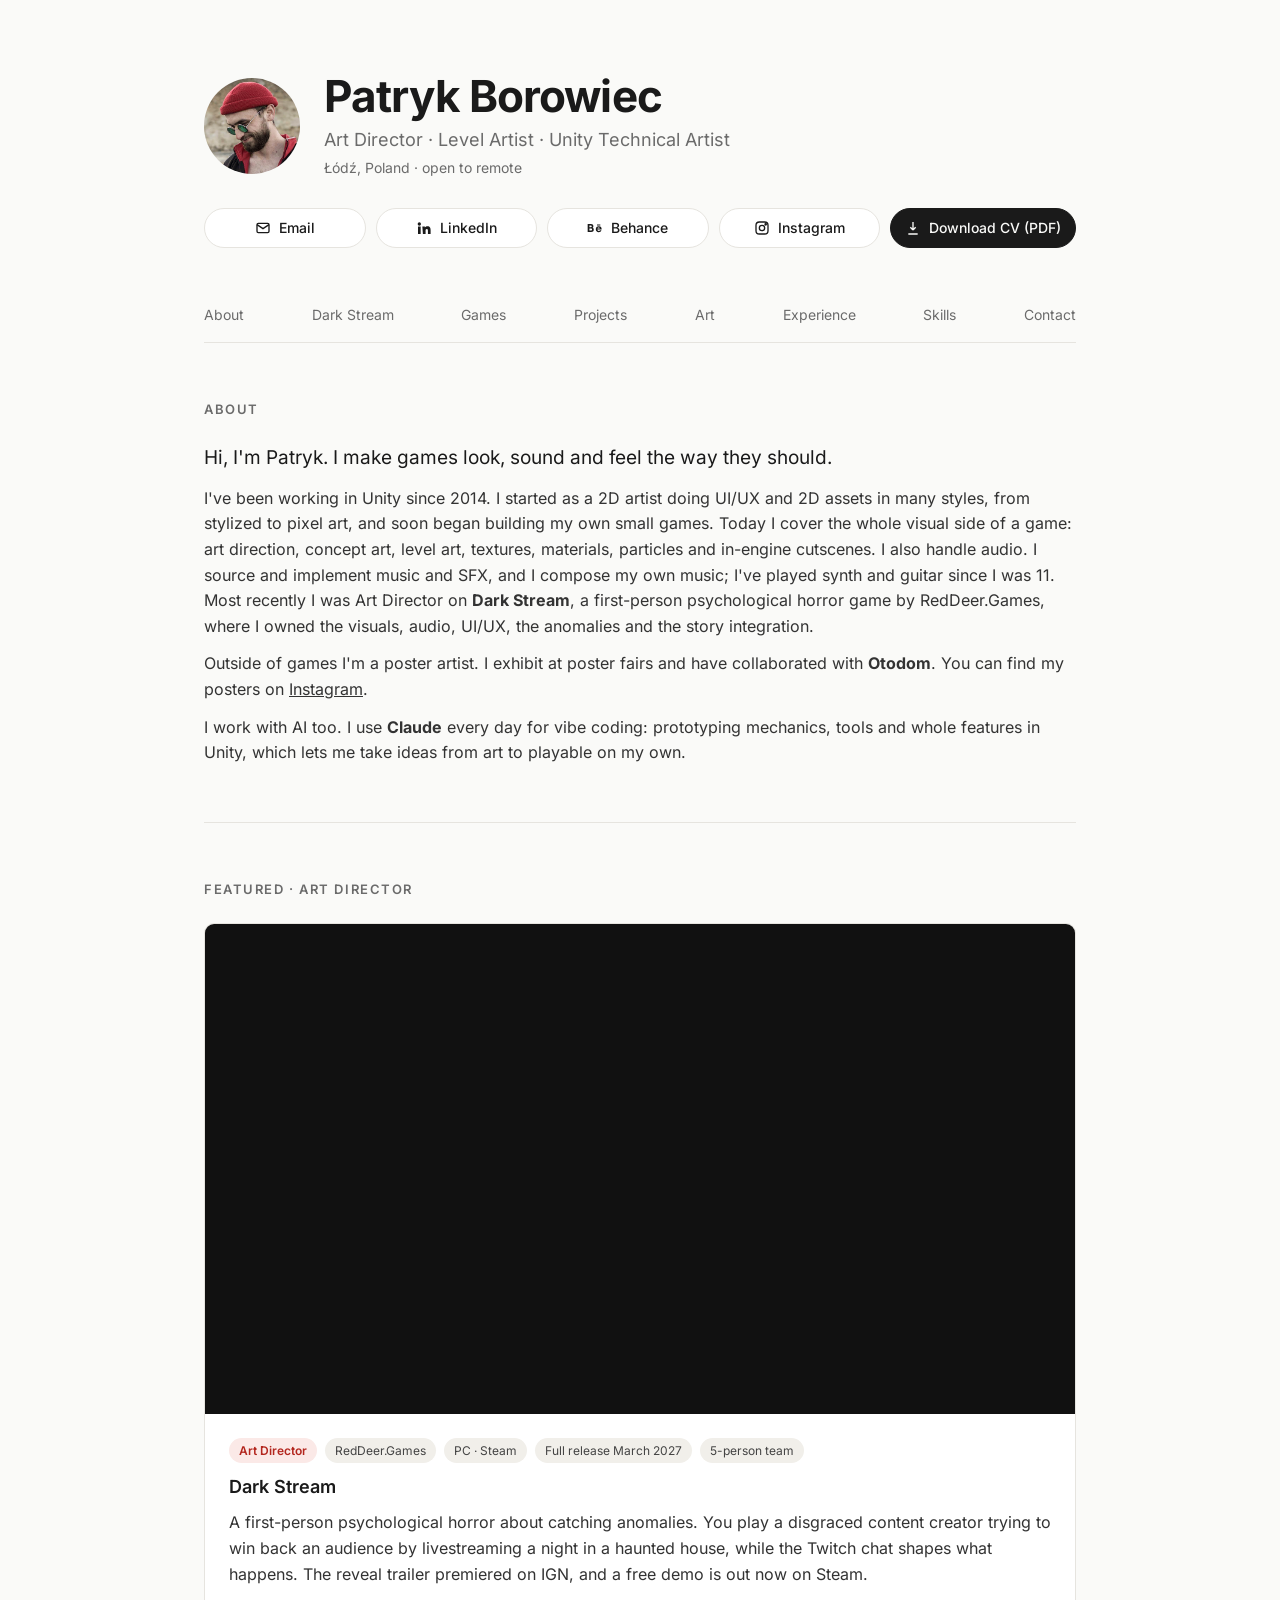
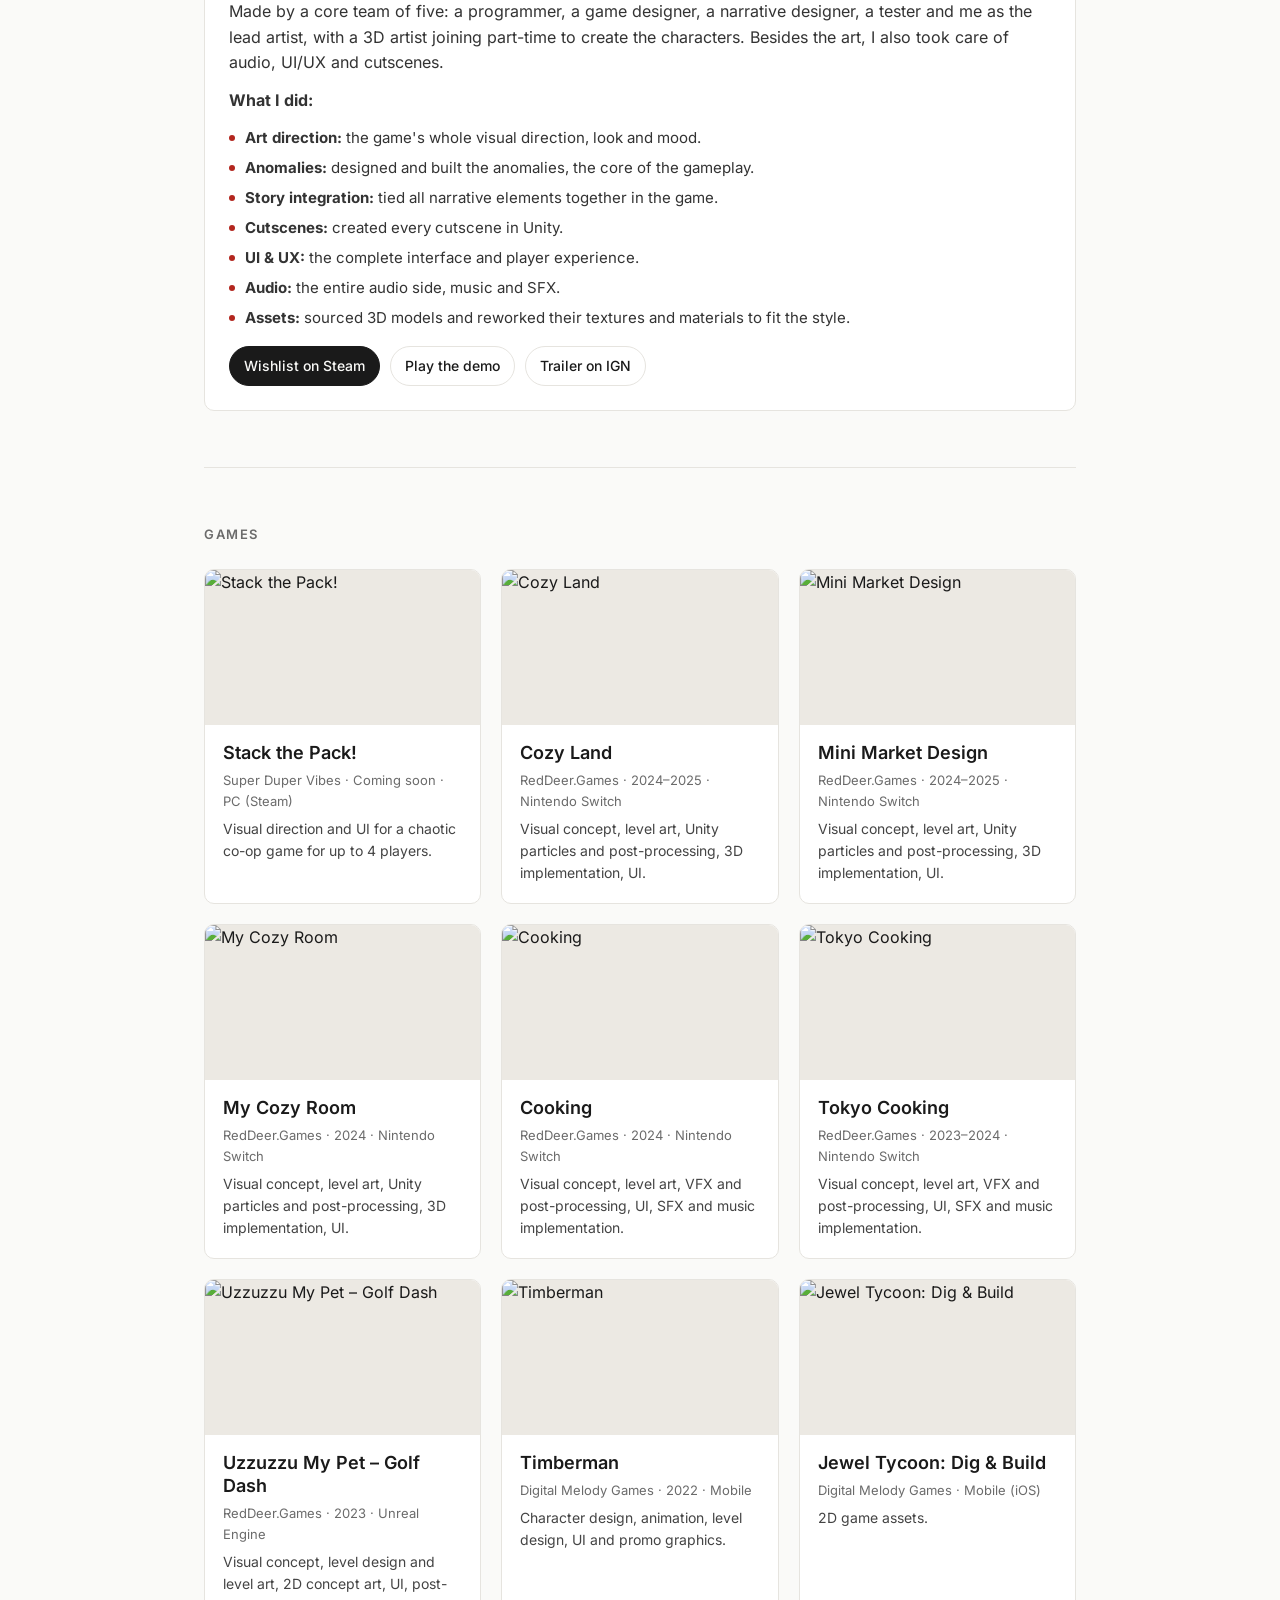
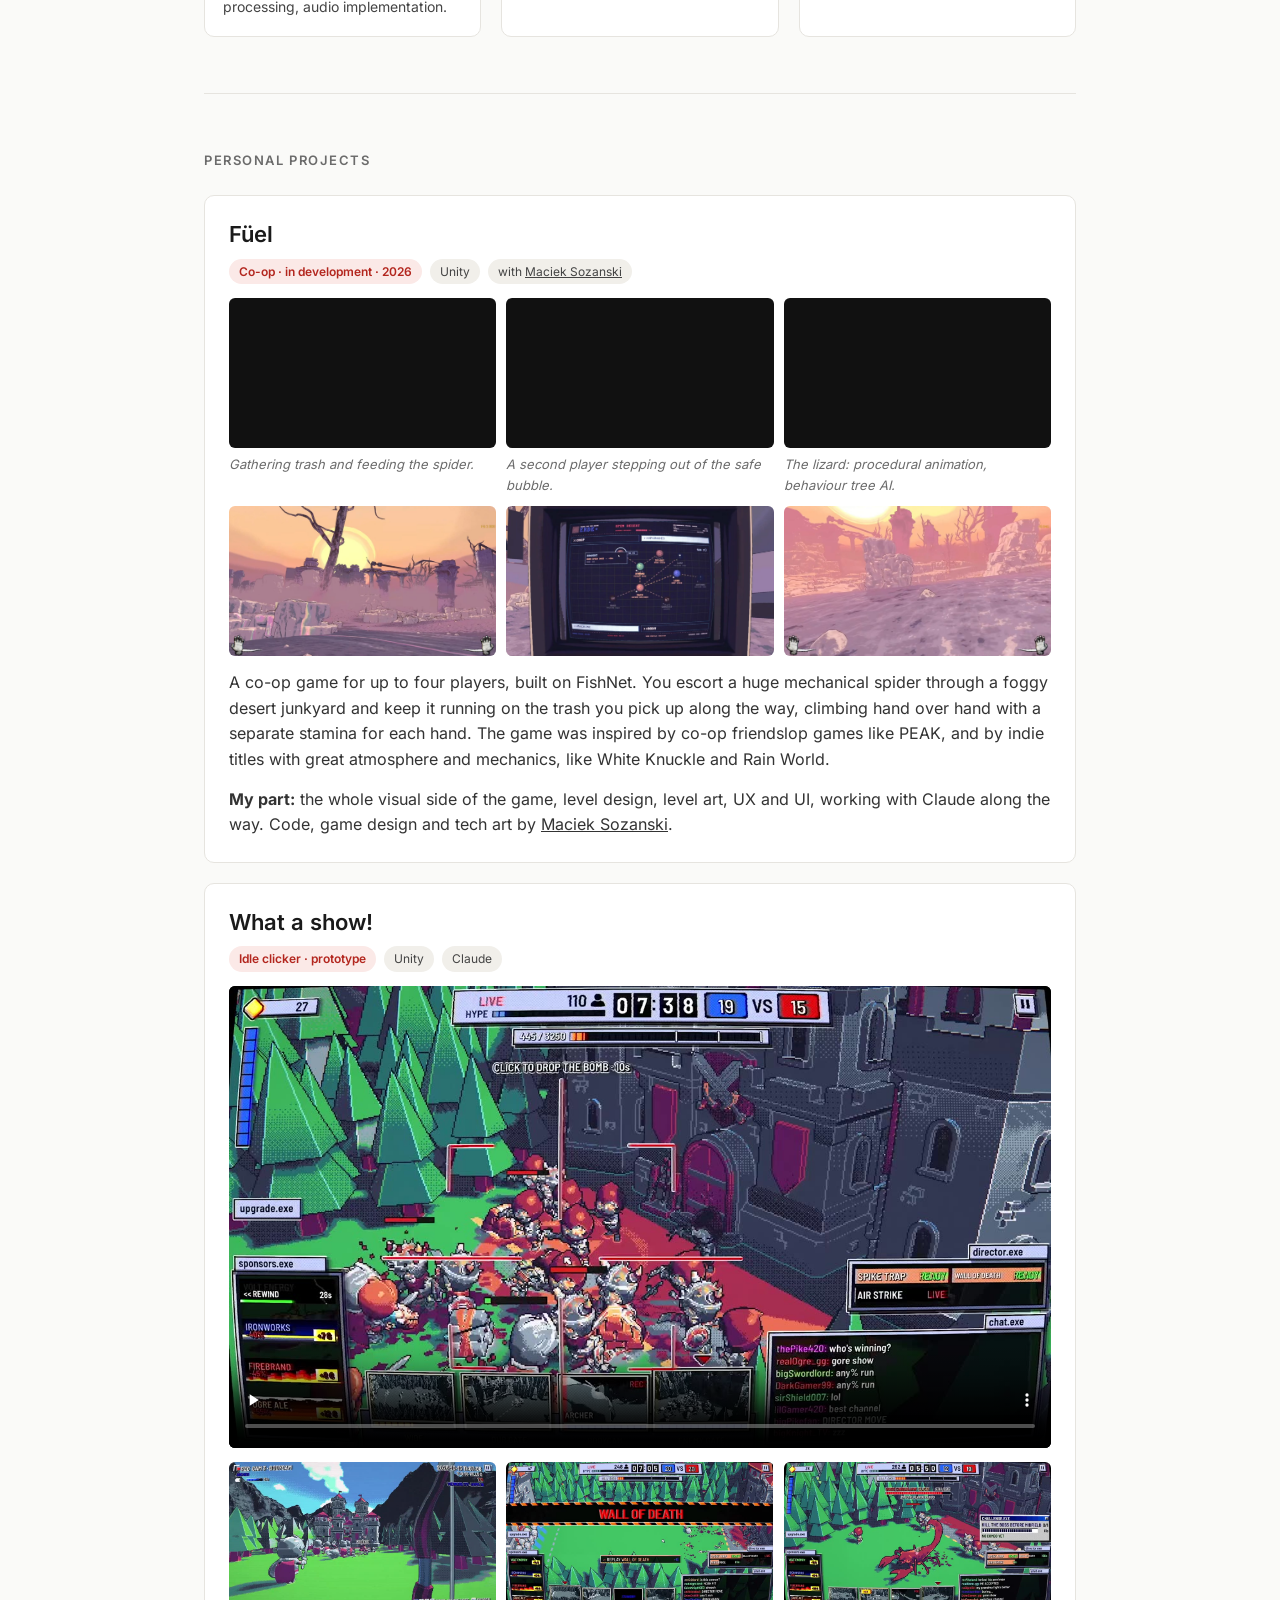
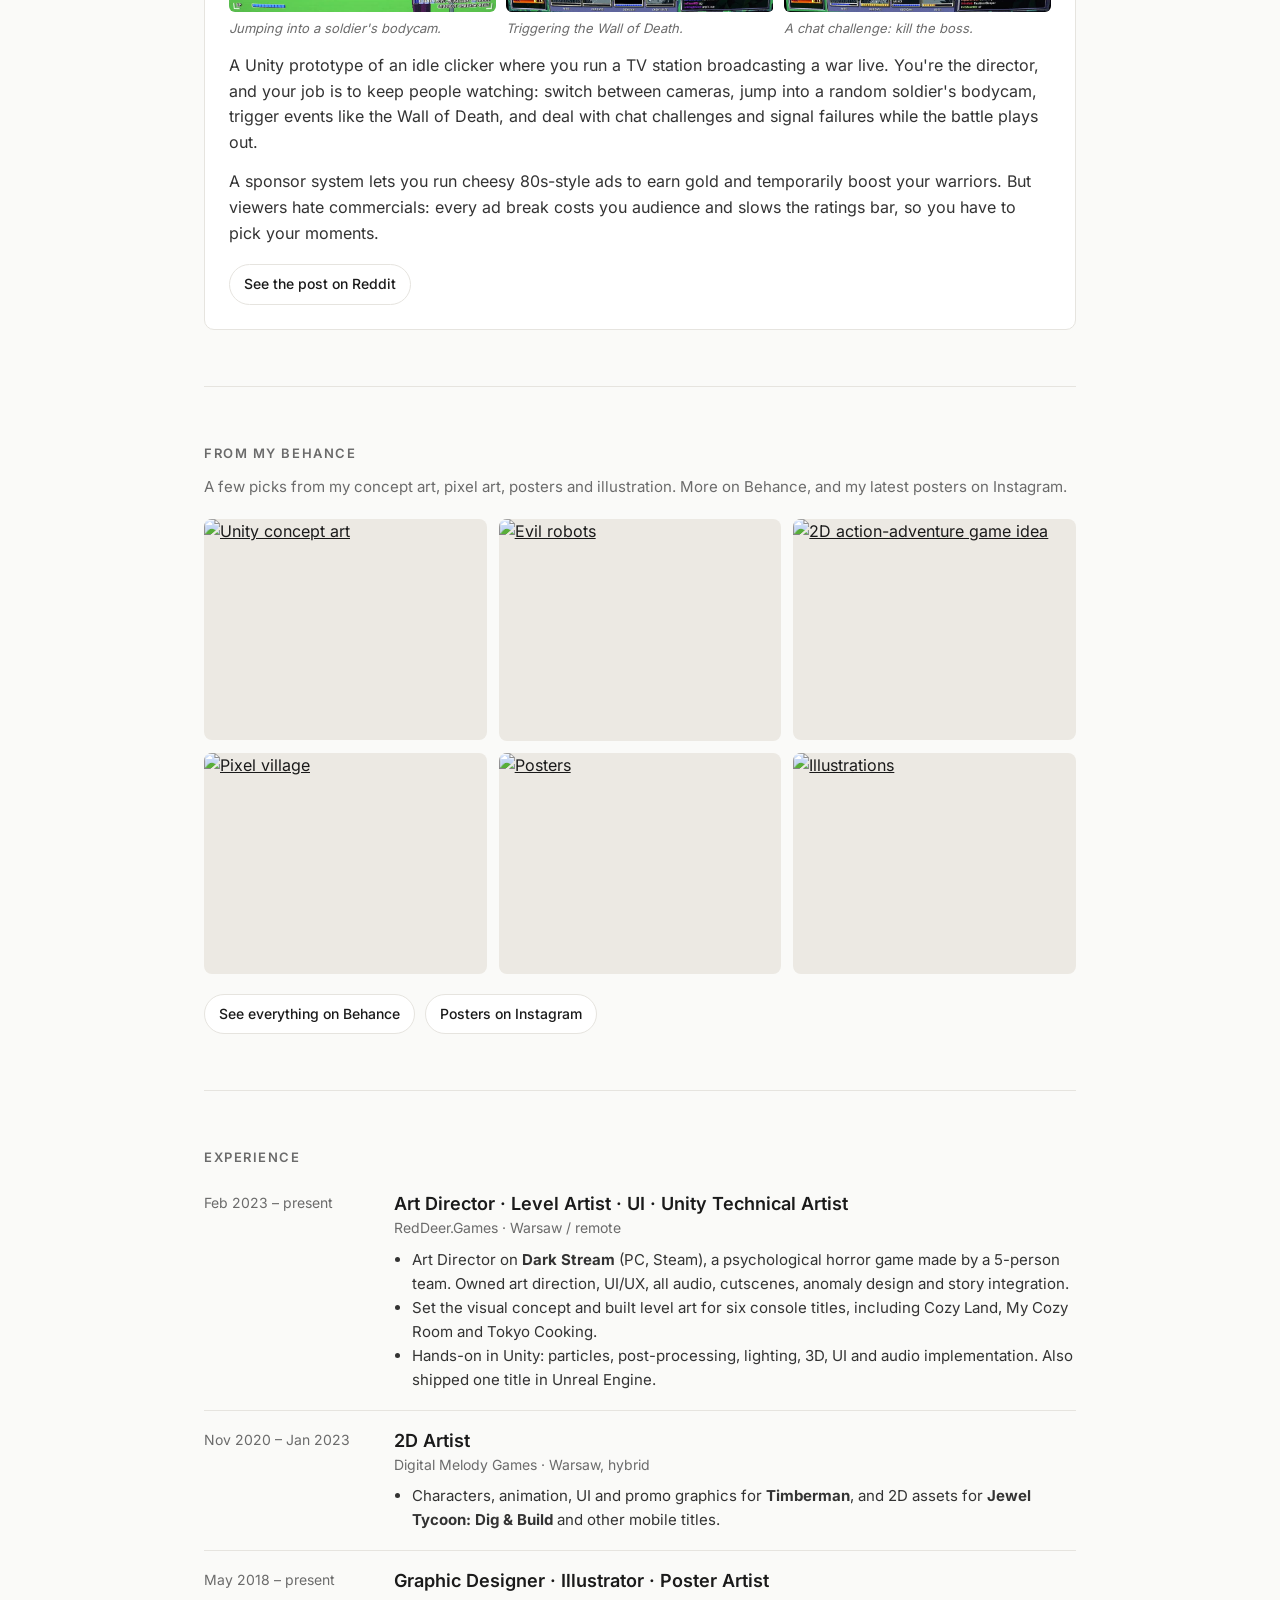
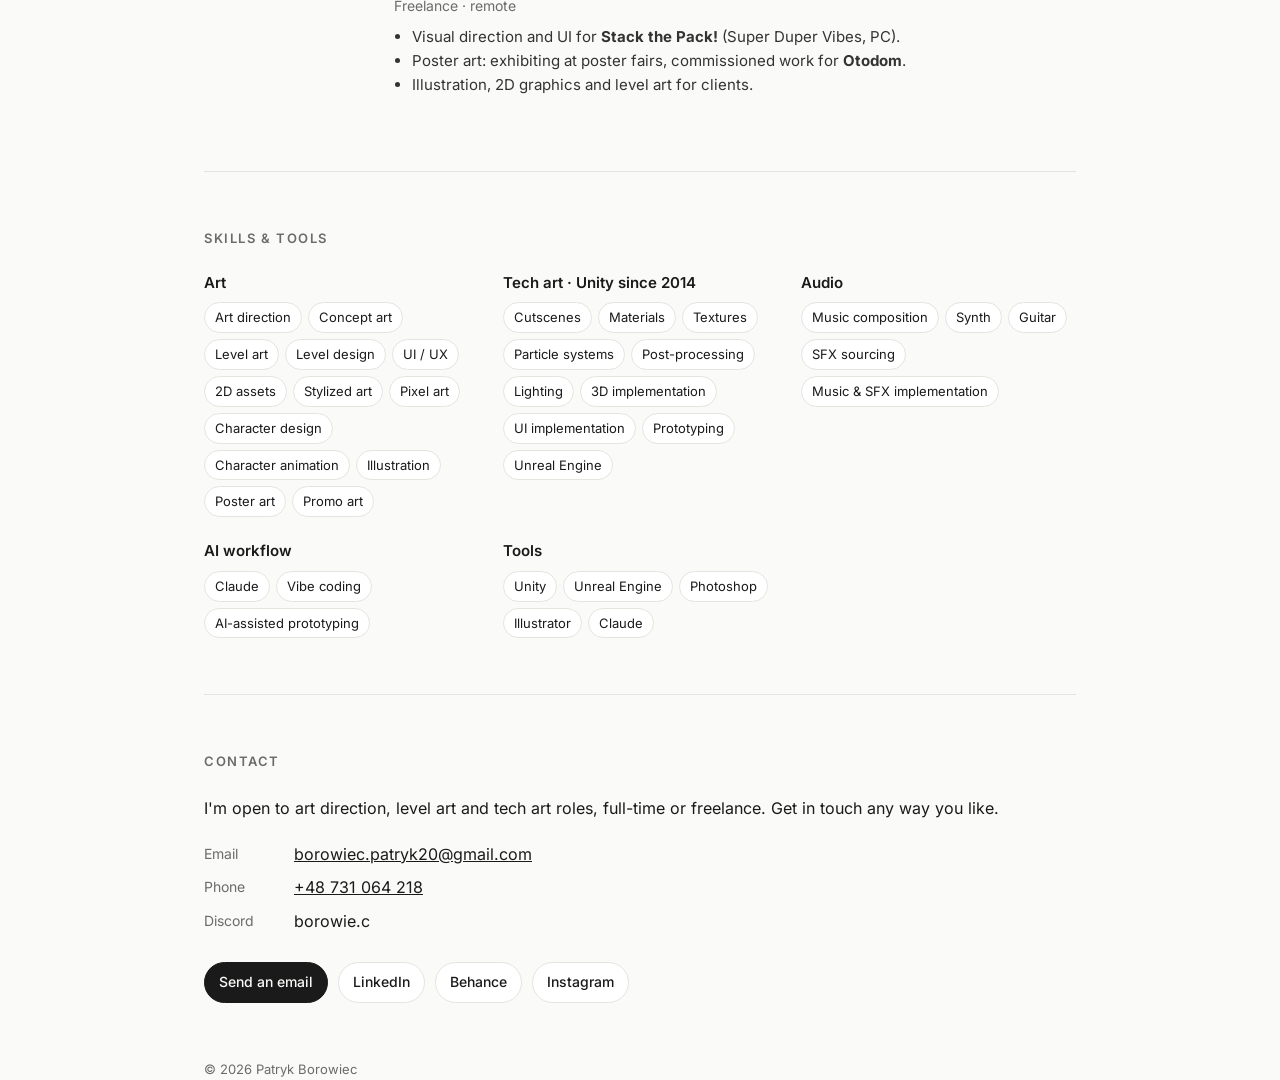
==== commit 470451c0: "Update index.html" ====
--- a/index.html
+++ b/index.html
@@ -84,7 +84,7 @@
         </div>
         <h3>Dark Stream</h3>
         <p>A first-person psychological horror about catching anomalies. You play a disgraced content creator trying to win back an audience by livestreaming a night in a haunted house, while the Twitch chat shapes what happens. The reveal trailer premiered on IGN, and a free demo is out now on Steam.</p>
-        <p>Made by a core team of five: a programmer, a game designer, a narrative designer, a tester and me as the only artist. Besides the art, I also took care of audio, UI/UX and cutscenes.</p>
+        <p>Made by a core team of five: a programmer, a game designer, a narrative designer, a tester and me as the lead artist, with a 3D artist joining part-time to create the characters. Besides the art, I also took care of audio, UI/UX and cutscenes.</p>
         <p><strong>What I did:</strong></p>
         <ul class="did">
           <li><strong>Art direction:</strong> the game's whole visual direction, look and mood.</li>
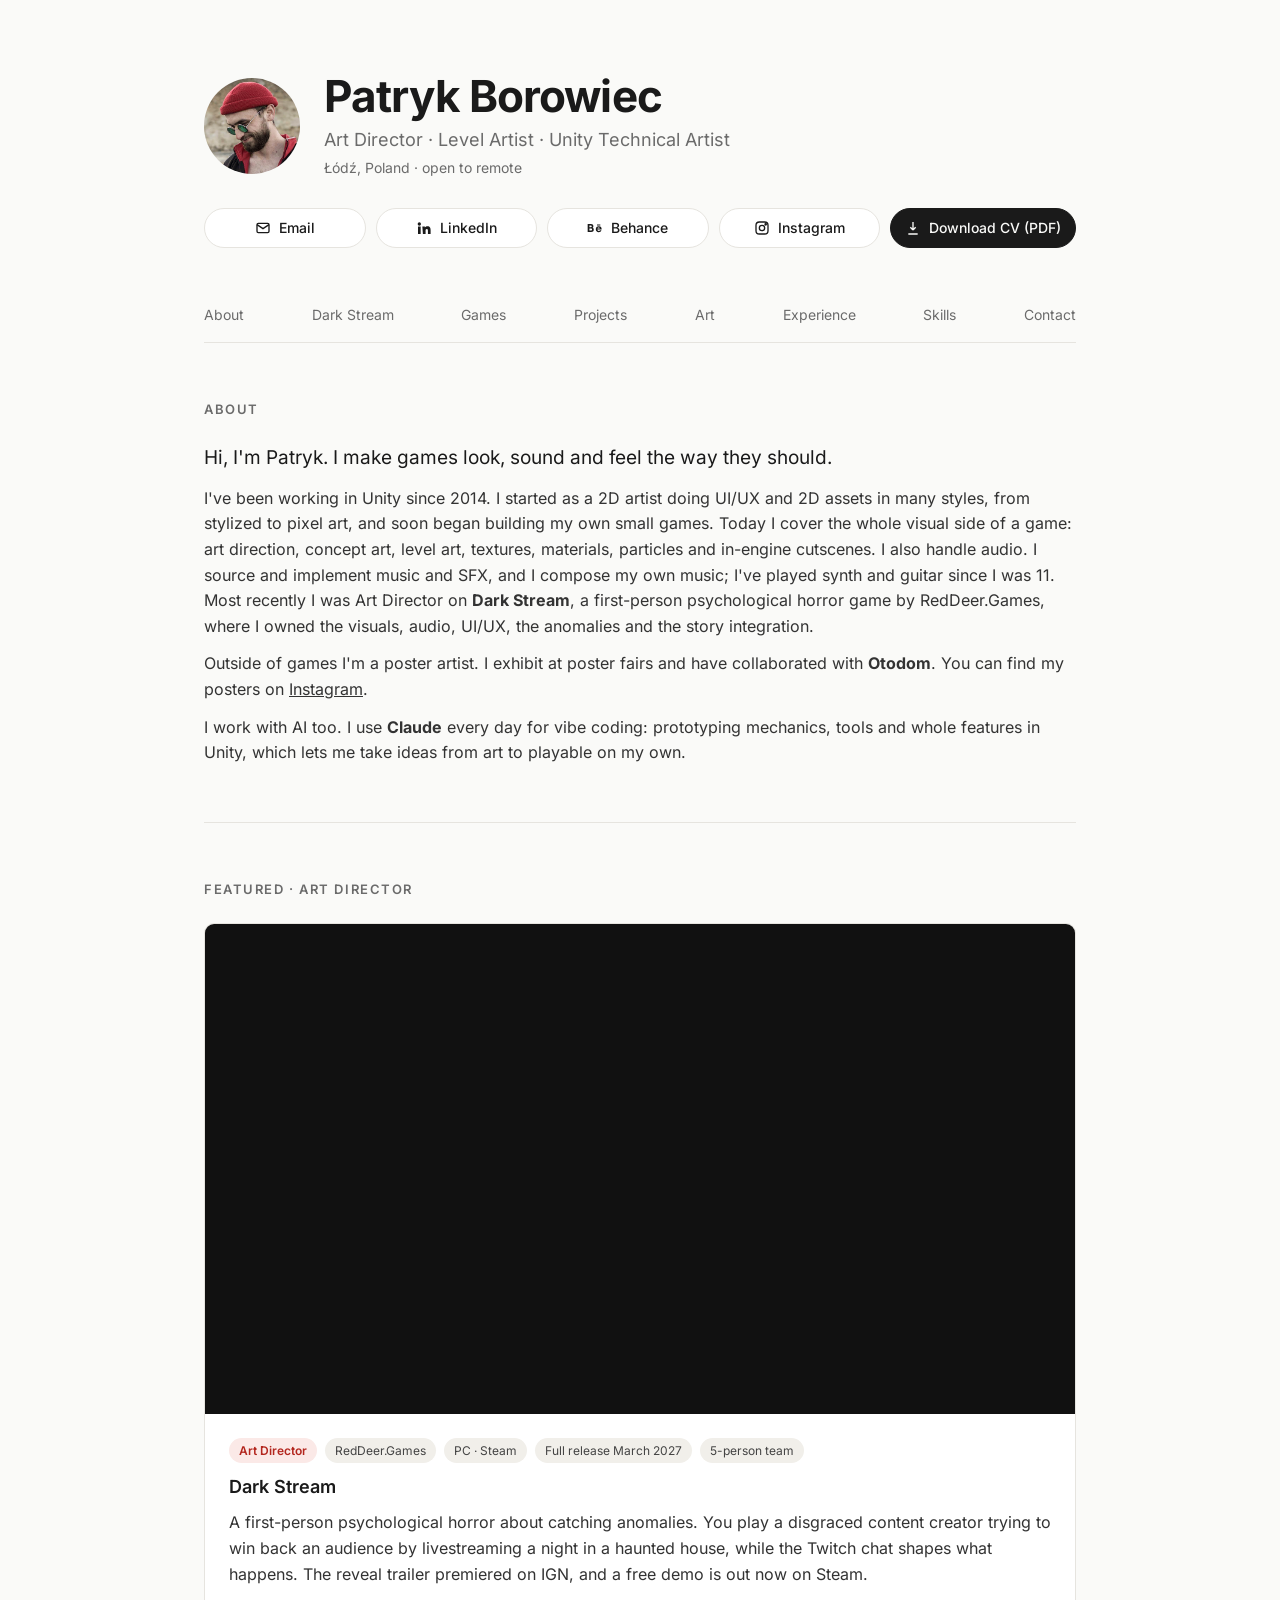
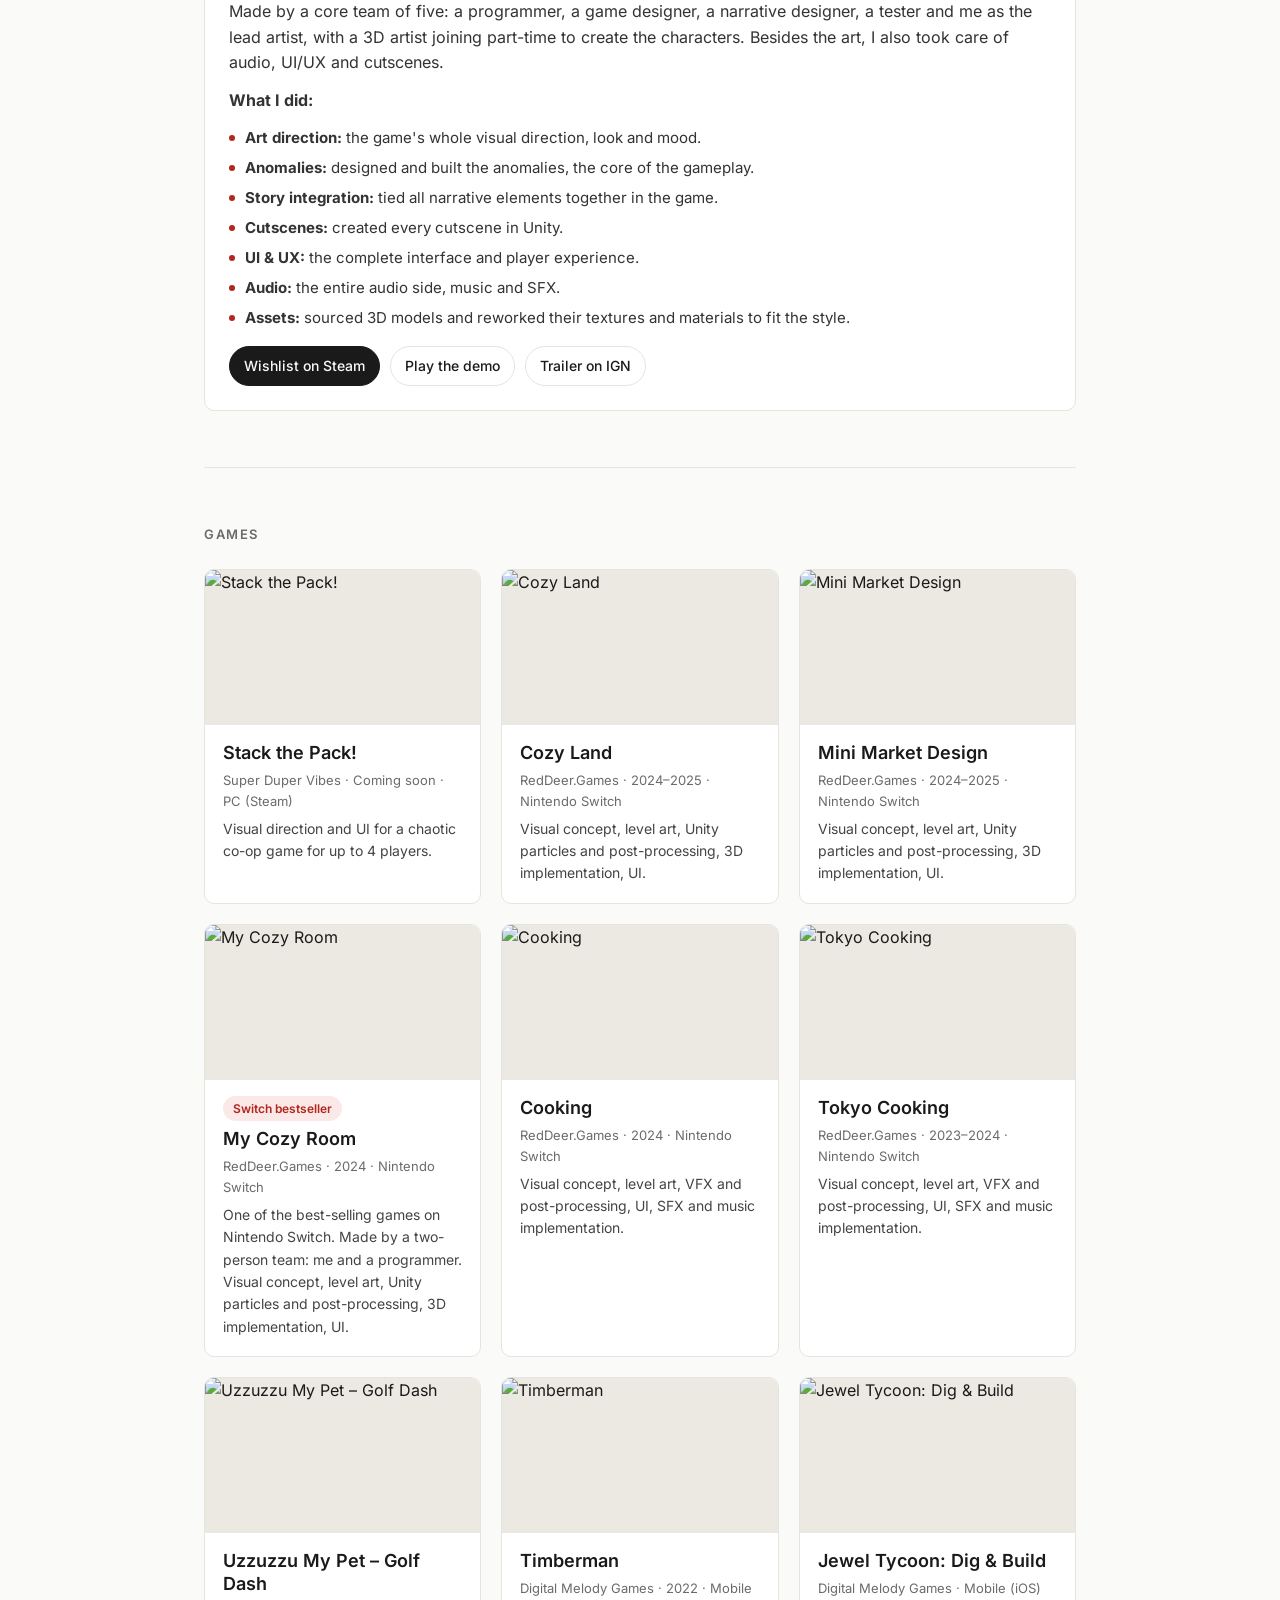
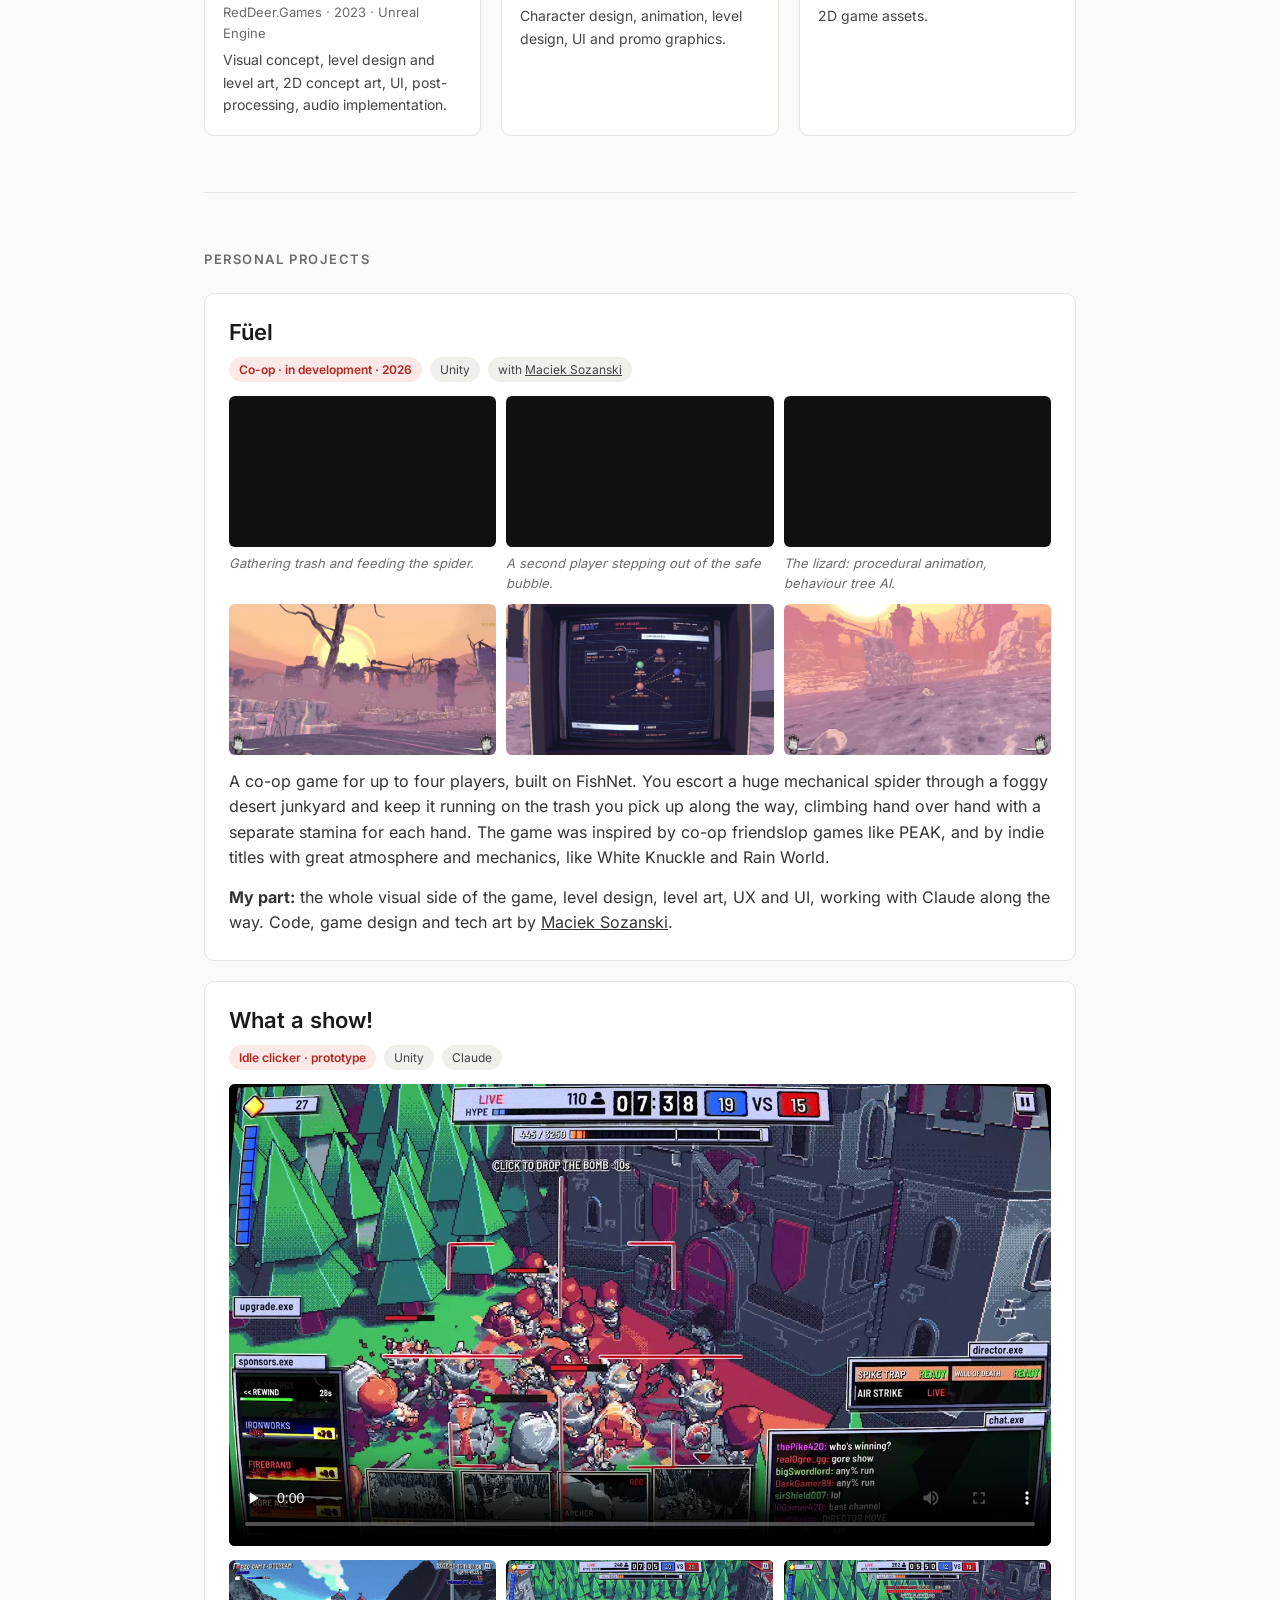
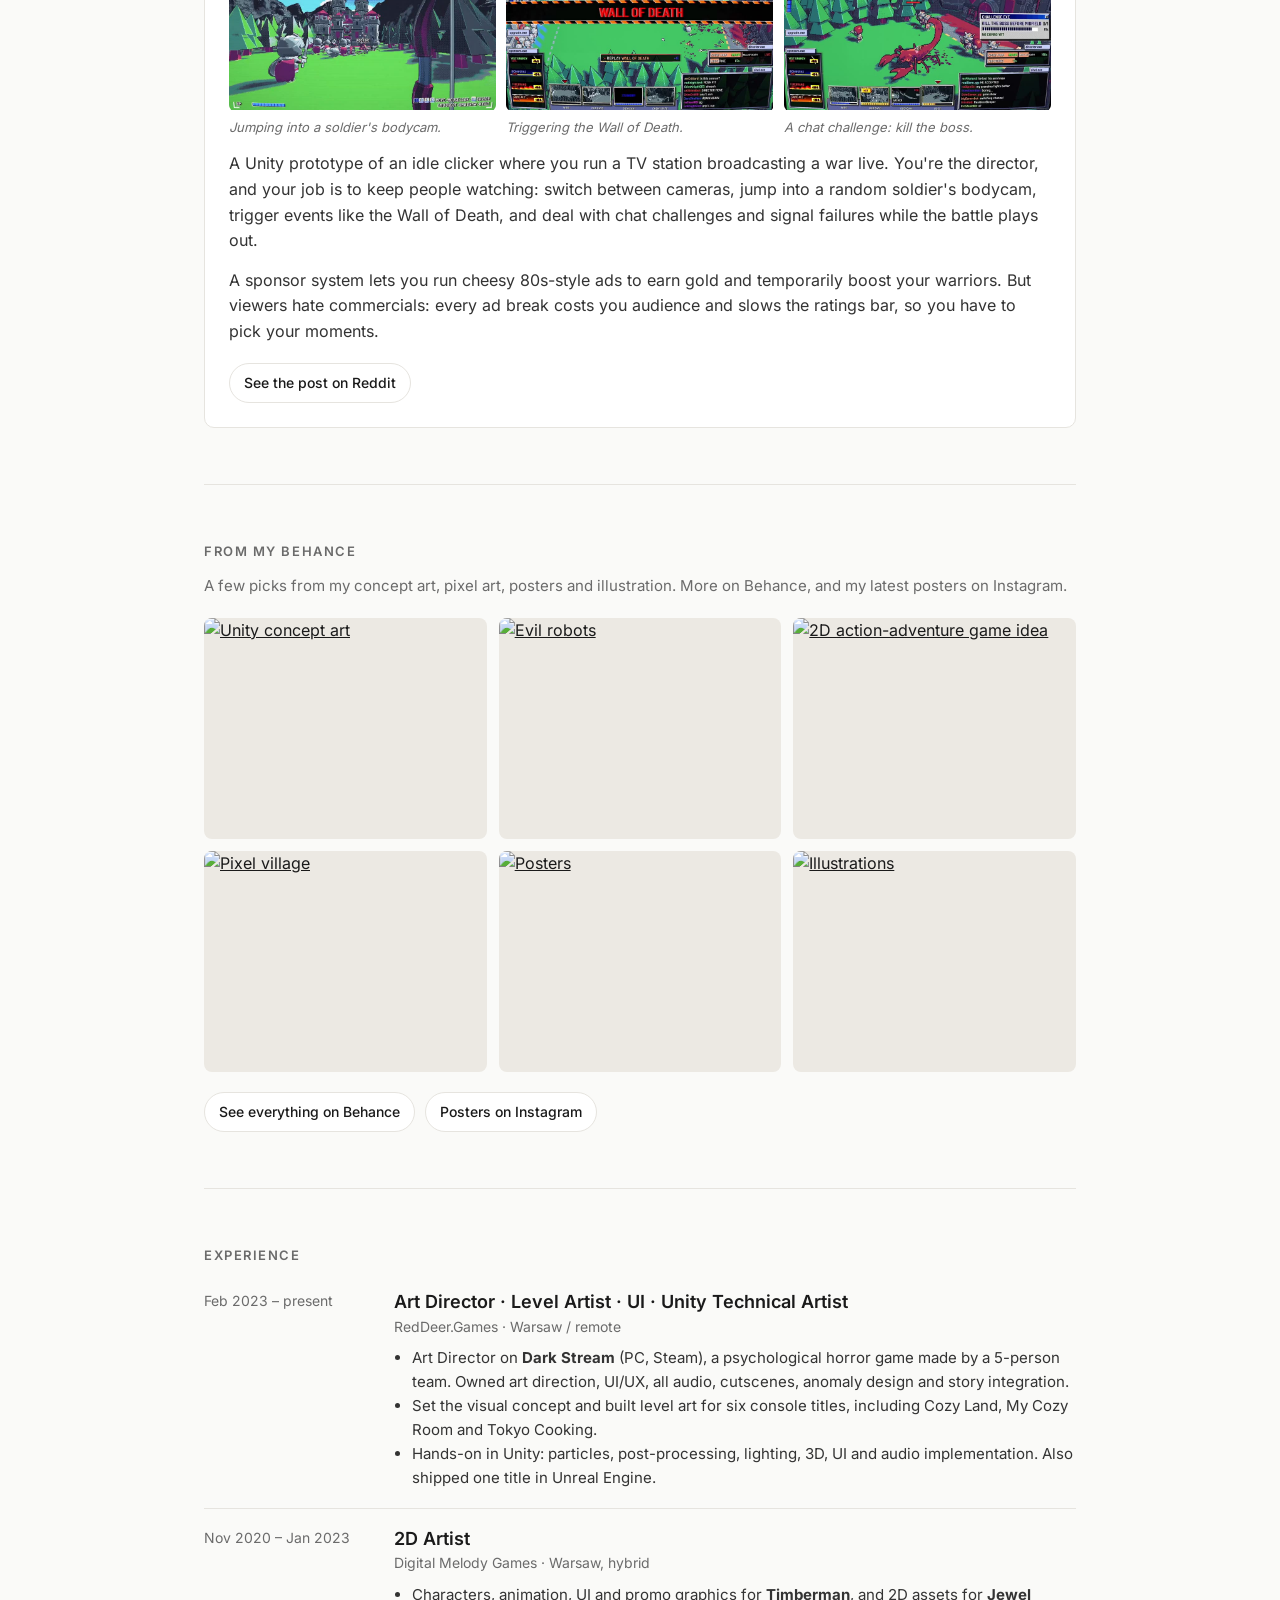
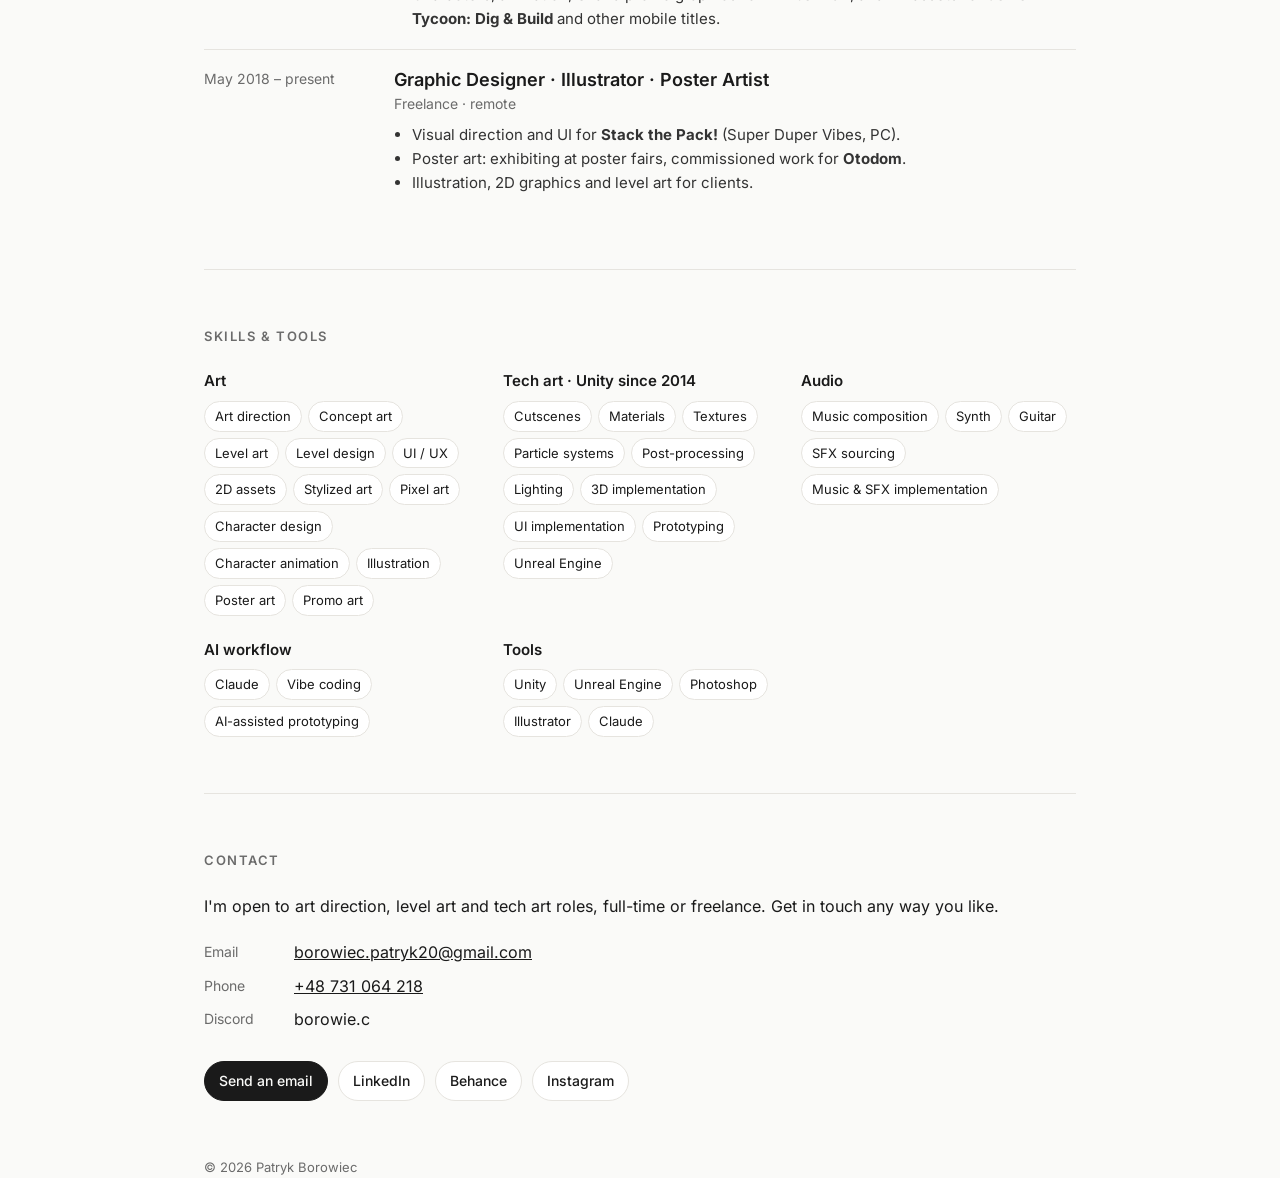
==== commit 750832b5: "Update index.html" ====
--- a/index.html
+++ b/index.html
@@ -138,9 +138,10 @@
       <a class="card" href="https://www.nintendo.com/us/store/products/my-cozy-room-switch/" target="_blank" rel="noopener">
         <div class="thumb"><img src="https://assets.nintendo.com/image/upload/c_fill,w_800/q_auto/f_auto/store/software/switch/70010000090179/0044cf8cb6a79213a5ba1f7b8617f852e44ee9ec456f1705acefad16ba51ac03" alt="My Cozy Room" loading="lazy"></div>
         <div class="card-body">
+          <span class="tag red" style="justify-self:start">Switch bestseller</span>
           <h3>My Cozy Room</h3>
           <div class="card-meta">RedDeer.Games · 2024 · Nintendo Switch</div>
-          <p>Visual concept, level art, Unity particles and post-processing, 3D implementation, UI.</p>
+          <p>One of the best-selling games on Nintendo Switch. Made by a two-person team: me and a programmer. Visual concept, level art, Unity particles and post-processing, 3D implementation, UI.</p>
         </div>
       </a>
 
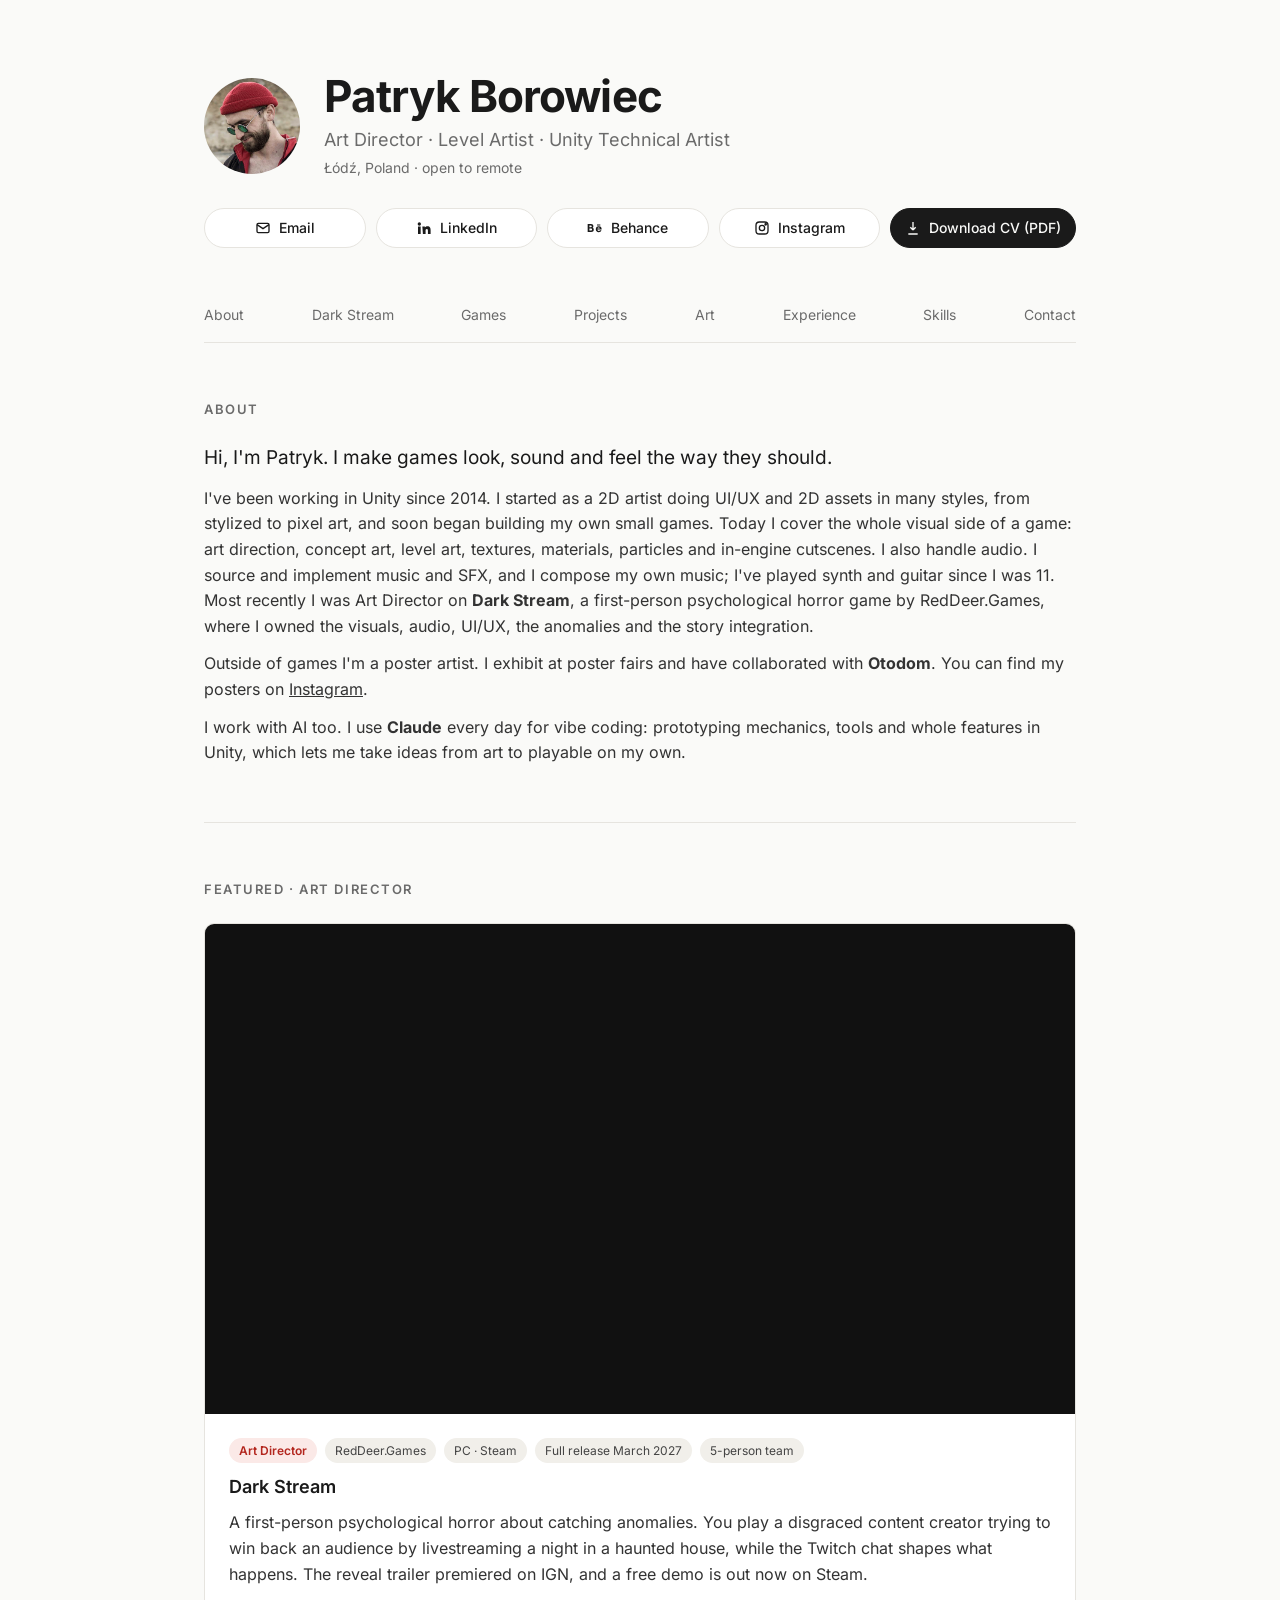
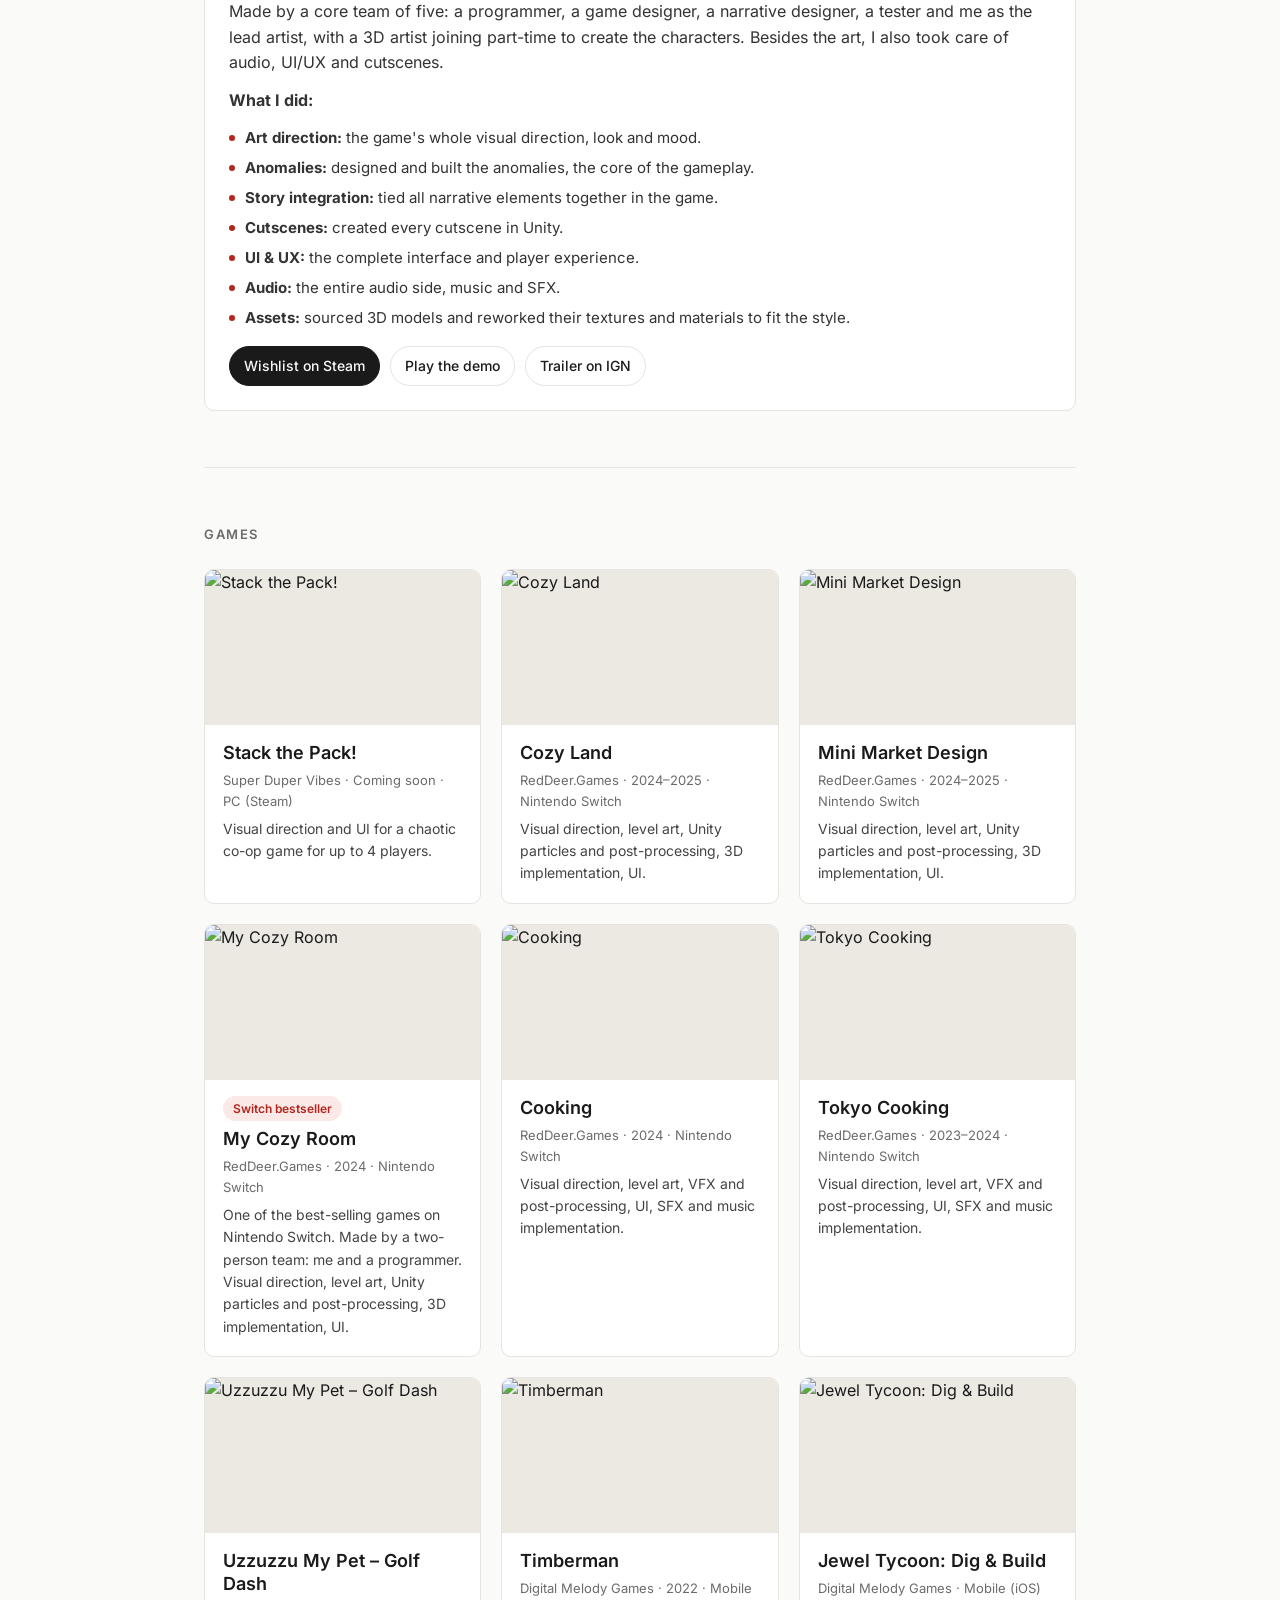
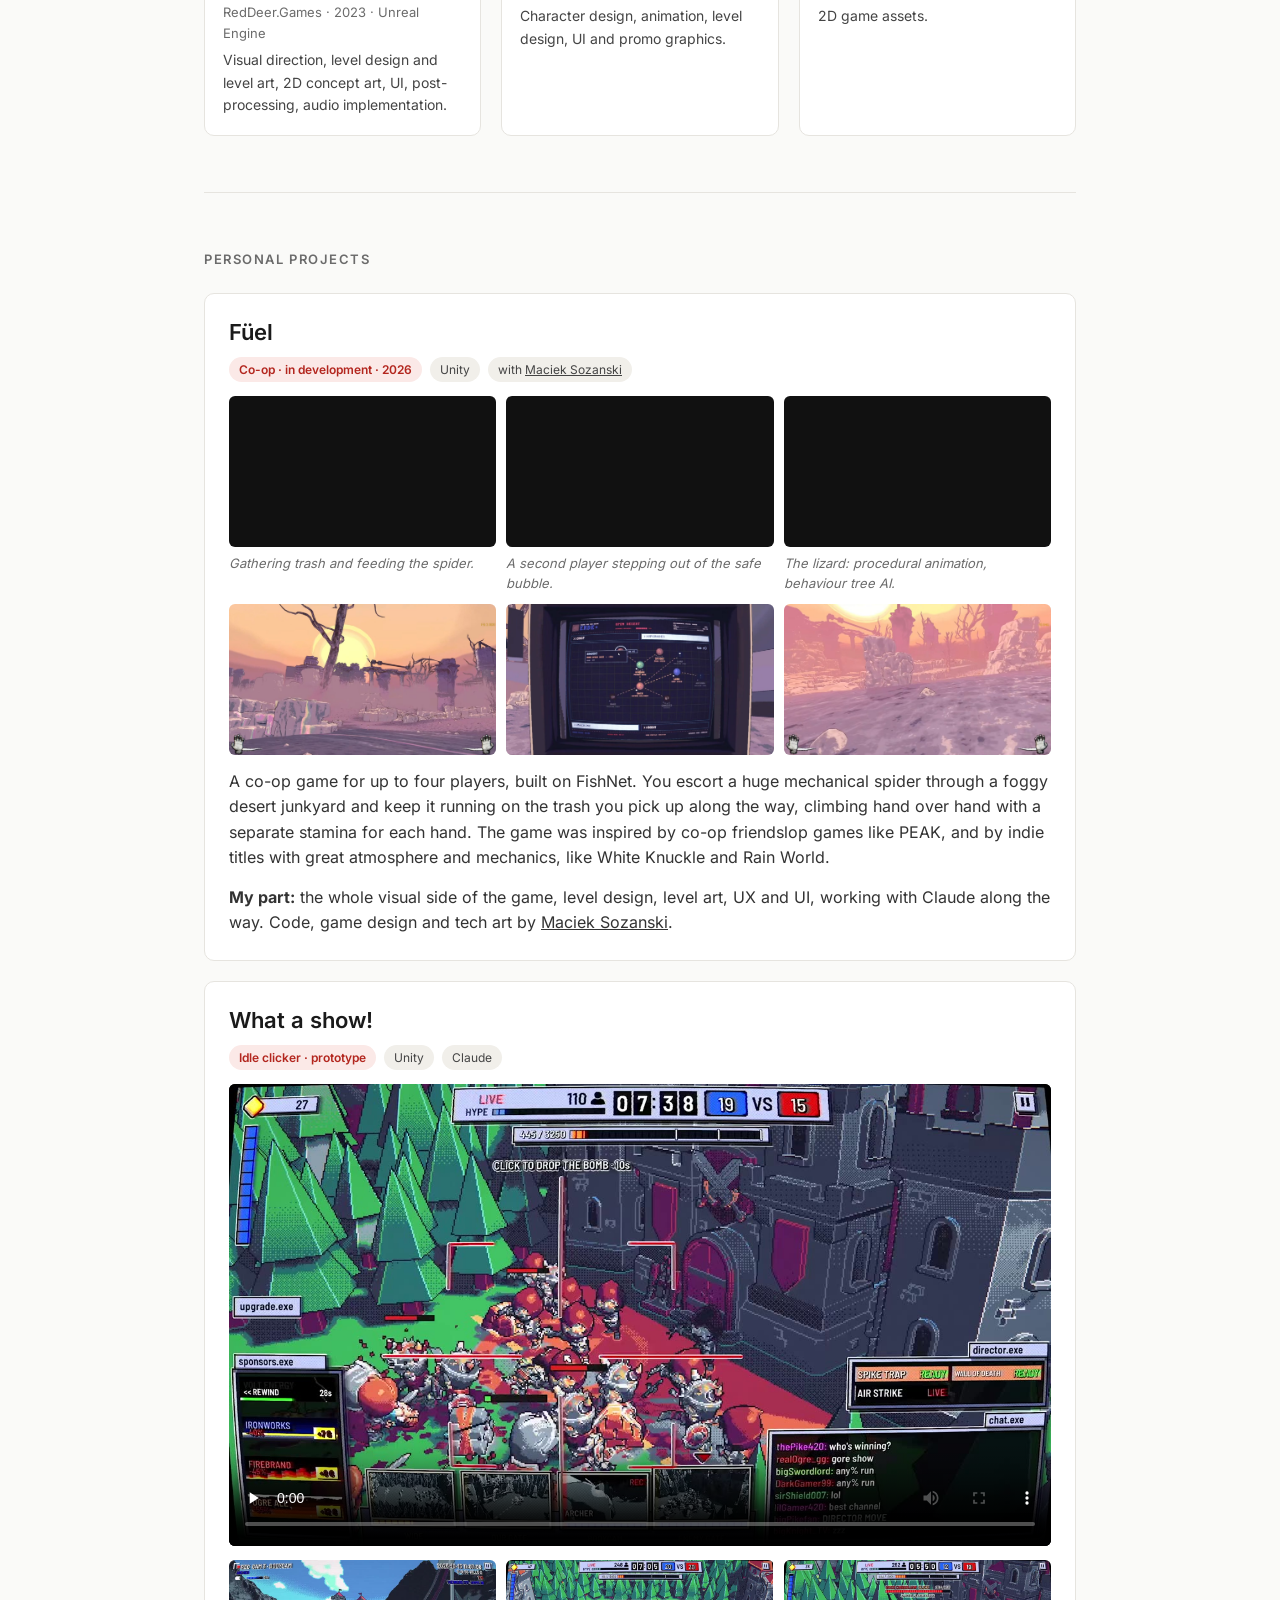
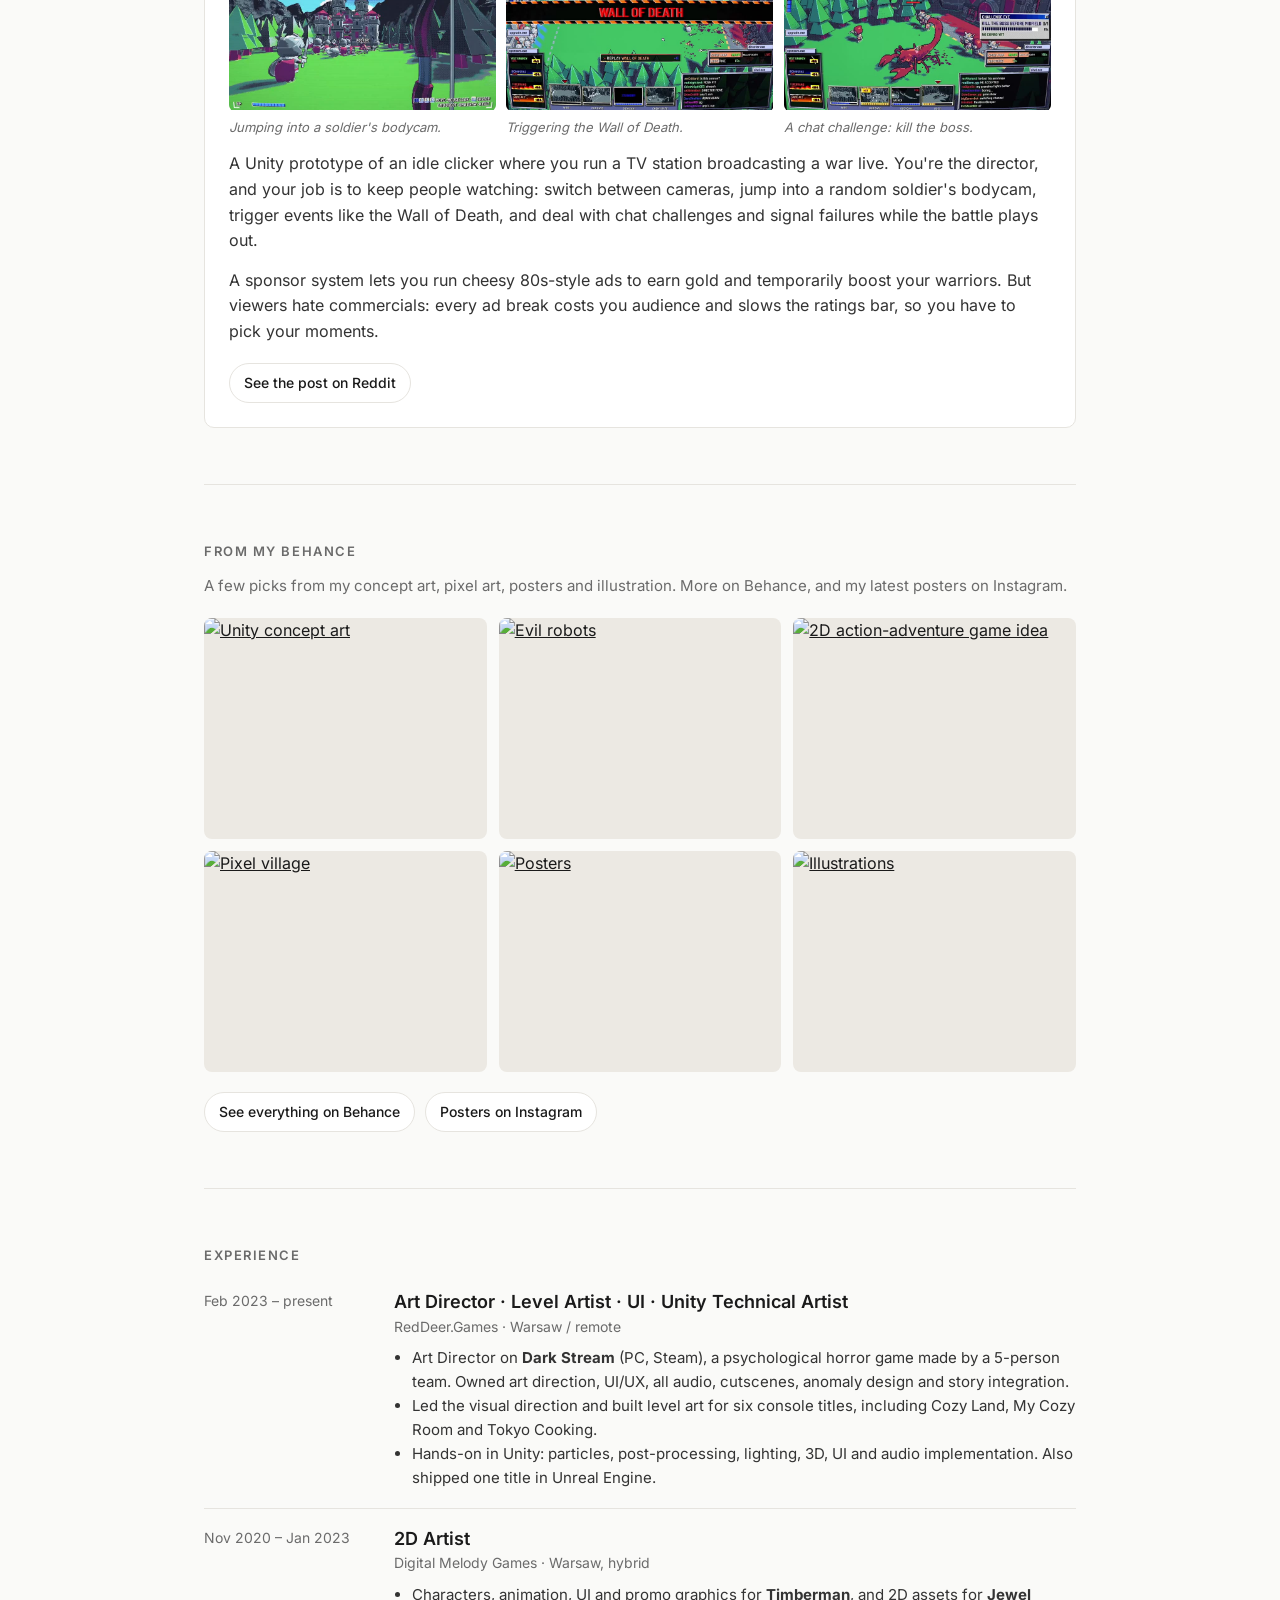
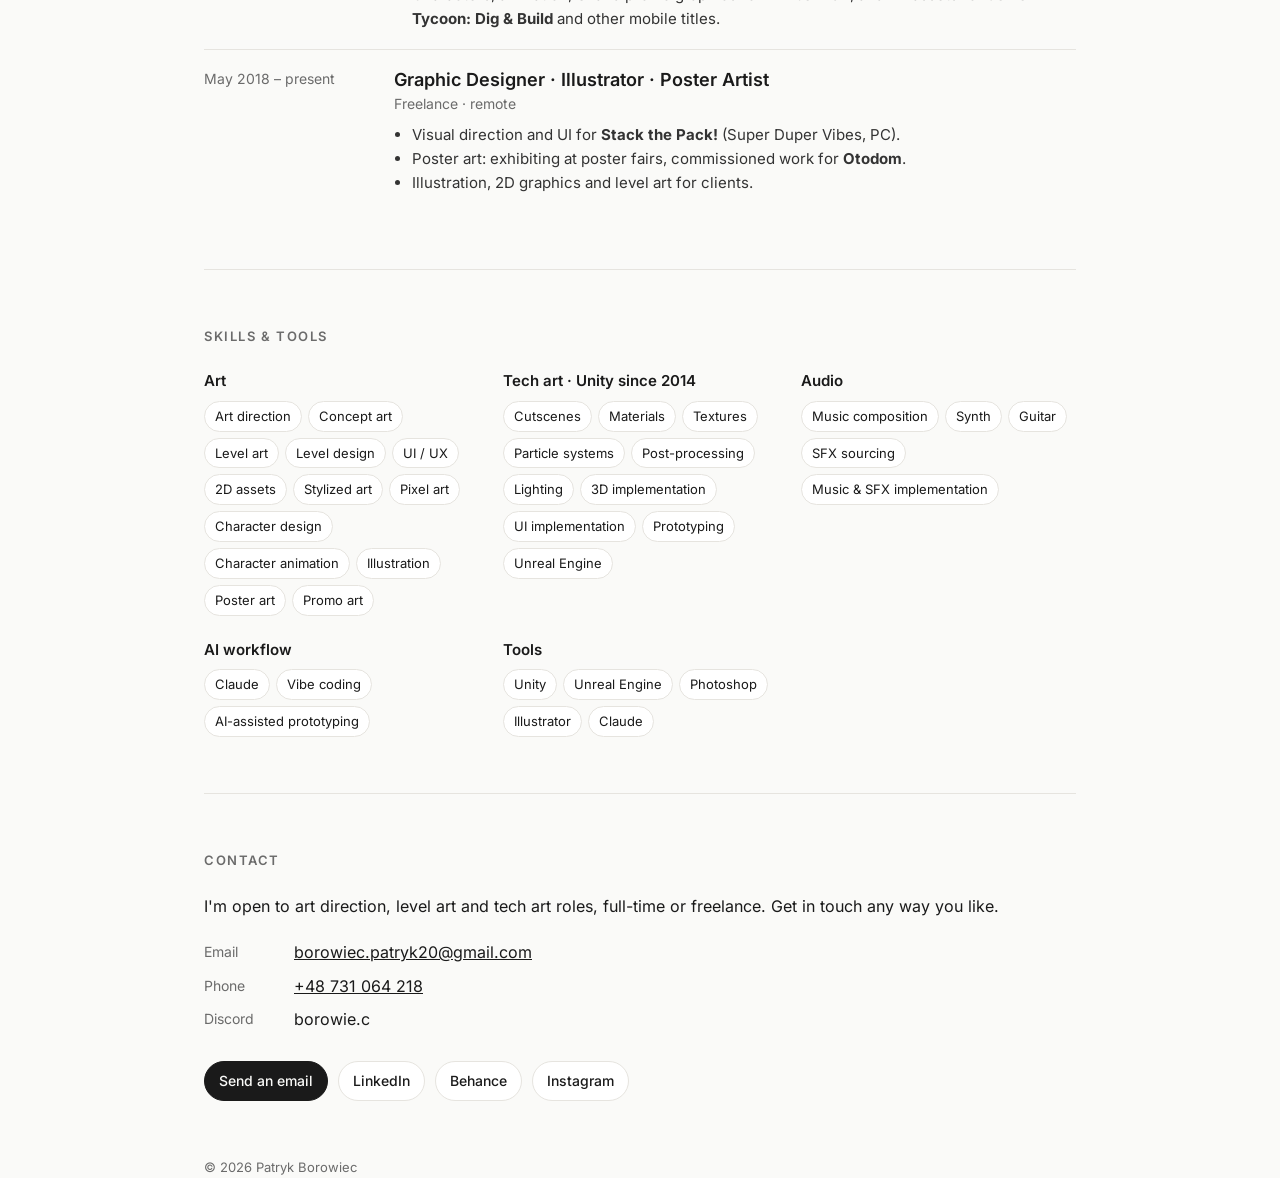
==== commit ee182594: "Update index.html" ====
--- a/index.html
+++ b/index.html
@@ -122,7 +122,7 @@
         <div class="card-body">
           <h3>Cozy Land</h3>
           <div class="card-meta">RedDeer.Games · 2024–2025 · Nintendo Switch</div>
-          <p>Visual concept, level art, Unity particles and post-processing, 3D implementation, UI.</p>
+          <p>Visual direction, level art, Unity particles and post-processing, 3D implementation, UI.</p>
         </div>
       </a>
 
@@ -131,7 +131,7 @@
         <div class="card-body">
           <h3>Mini Market Design</h3>
           <div class="card-meta">RedDeer.Games · 2024–2025 · Nintendo Switch</div>
-          <p>Visual concept, level art, Unity particles and post-processing, 3D implementation, UI.</p>
+          <p>Visual direction, level art, Unity particles and post-processing, 3D implementation, UI.</p>
         </div>
       </a>
 
@@ -141,7 +141,7 @@
           <span class="tag red" style="justify-self:start">Switch bestseller</span>
           <h3>My Cozy Room</h3>
           <div class="card-meta">RedDeer.Games · 2024 · Nintendo Switch</div>
-          <p>One of the best-selling games on Nintendo Switch. Made by a two-person team: me and a programmer. Visual concept, level art, Unity particles and post-processing, 3D implementation, UI.</p>
+          <p>One of the best-selling games on Nintendo Switch. Made by a two-person team: me and a programmer. Visual direction, level art, Unity particles and post-processing, 3D implementation, UI.</p>
         </div>
       </a>
 
@@ -150,7 +150,7 @@
         <div class="card-body">
           <h3>Cooking</h3>
           <div class="card-meta">RedDeer.Games · 2024 · Nintendo Switch</div>
-          <p>Visual concept, level art, VFX and post-processing, UI, SFX and music implementation.</p>
+          <p>Visual direction, level art, VFX and post-processing, UI, SFX and music implementation.</p>
         </div>
       </a>
 
@@ -159,7 +159,7 @@
         <div class="card-body">
           <h3>Tokyo Cooking</h3>
           <div class="card-meta">RedDeer.Games · 2023–2024 · Nintendo Switch</div>
-          <p>Visual concept, level art, VFX and post-processing, UI, SFX and music implementation.</p>
+          <p>Visual direction, level art, VFX and post-processing, UI, SFX and music implementation.</p>
         </div>
       </a>
 
@@ -168,7 +168,7 @@
         <div class="card-body">
           <h3>Uzzuzzu My Pet – Golf Dash</h3>
           <div class="card-meta">RedDeer.Games · 2023 · Unreal Engine</div>
-          <p>Visual concept, level design and level art, 2D concept art, UI, post-processing, audio implementation.</p>
+          <p>Visual direction, level design and level art, 2D concept art, UI, post-processing, audio implementation.</p>
         </div>
       </a>
 
@@ -283,7 +283,7 @@
         <div class="where">RedDeer.Games · Warsaw / remote</div>
         <ul>
           <li>Art Director on <strong>Dark Stream</strong> (PC, Steam), a psychological horror game made by a 5-person team. Owned art direction, UI/UX, all audio, cutscenes, anomaly design and story integration.</li>
-          <li>Set the visual concept and built level art for six console titles, including Cozy Land, My Cozy Room and Tokyo Cooking.</li>
+          <li>Led the visual direction and built level art for six console titles, including Cozy Land, My Cozy Room and Tokyo Cooking.</li>
           <li>Hands-on in Unity: particles, post-processing, lighting, 3D, UI and audio implementation. Also shipped one title in Unreal Engine.</li>
         </ul>
       </div>
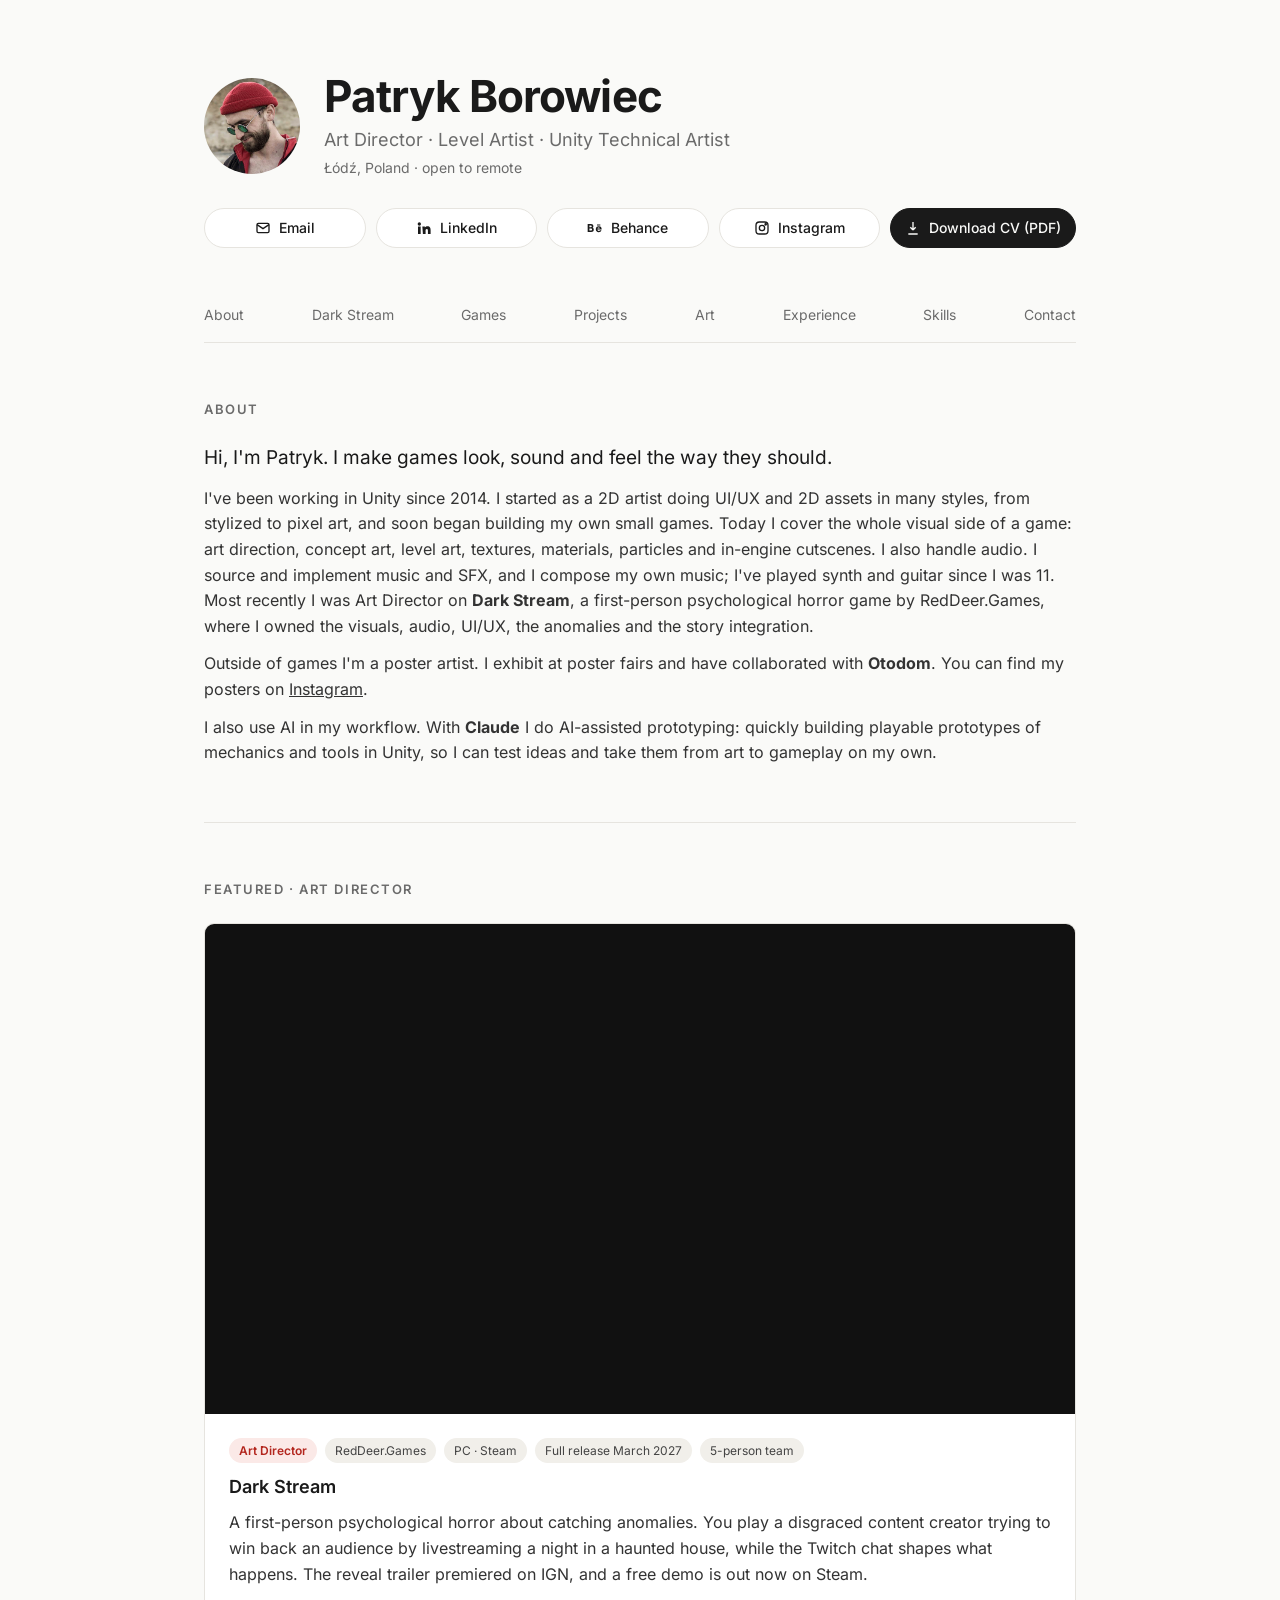
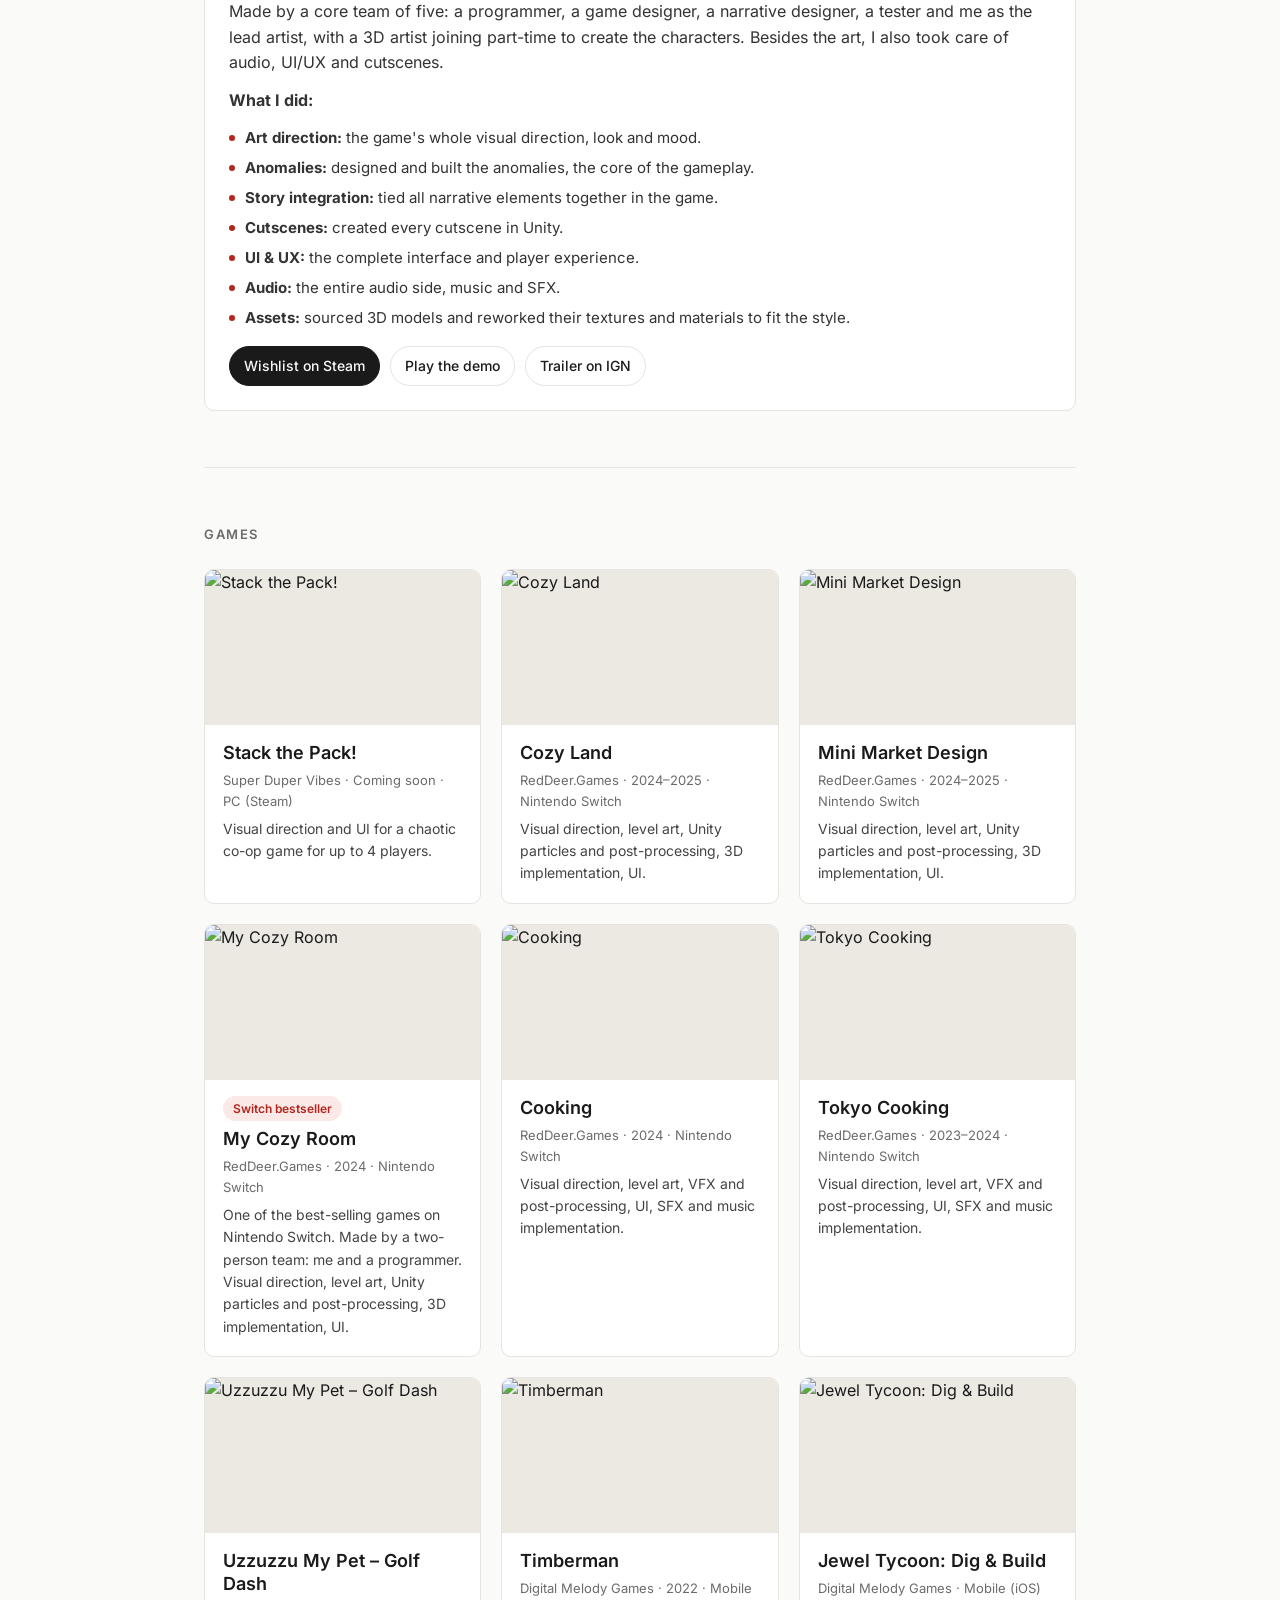
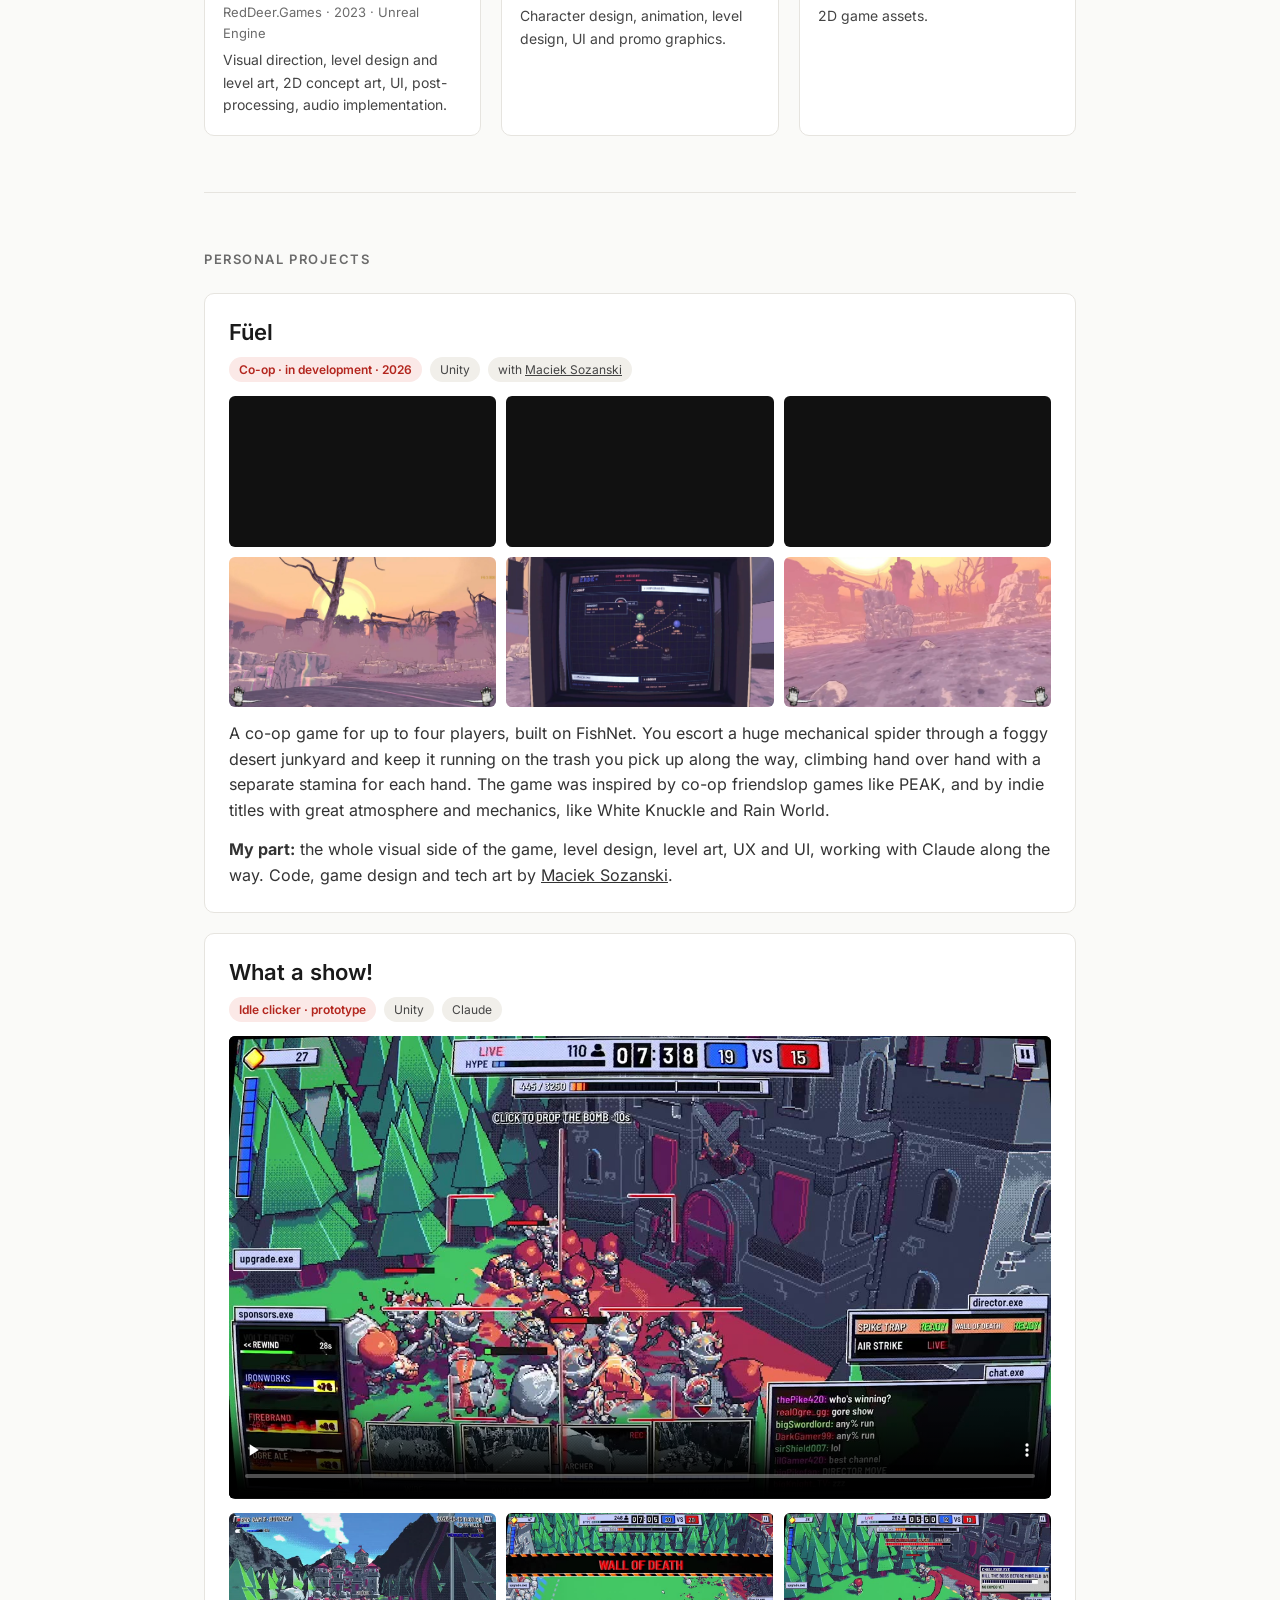
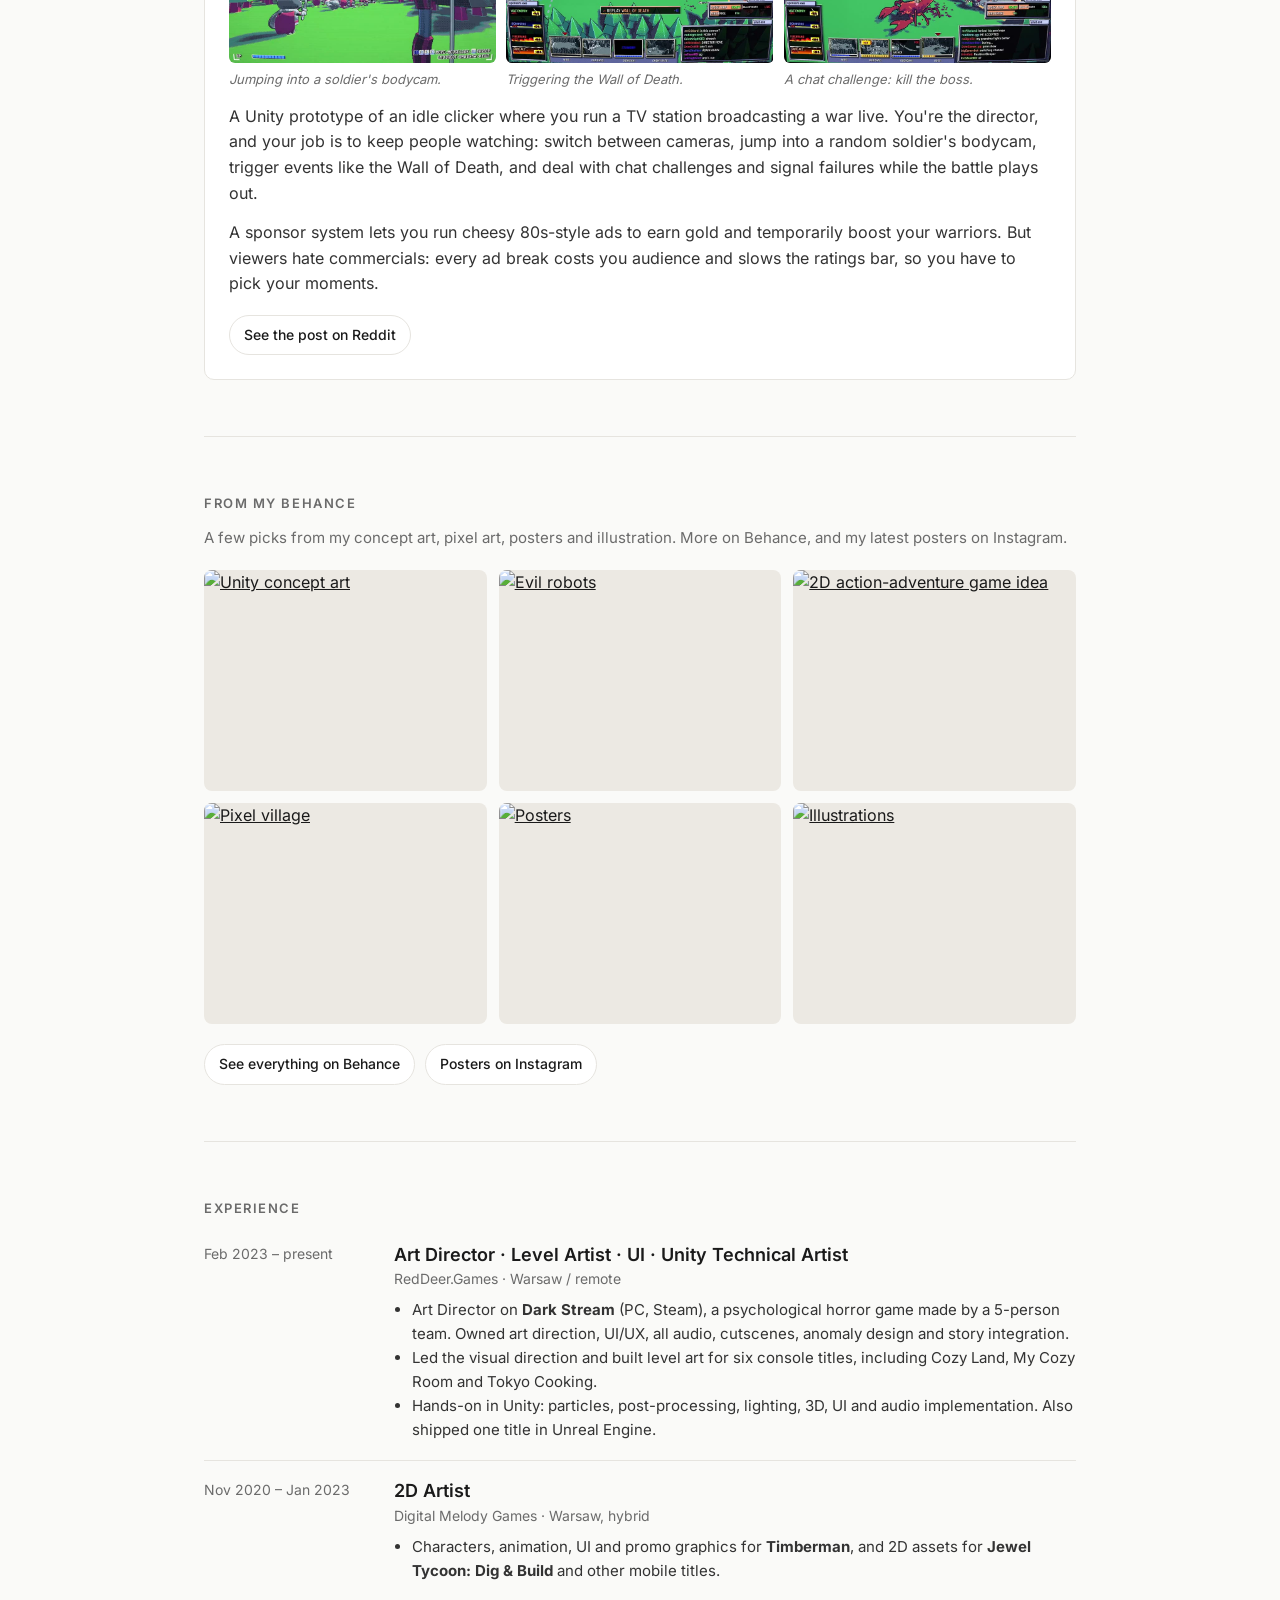
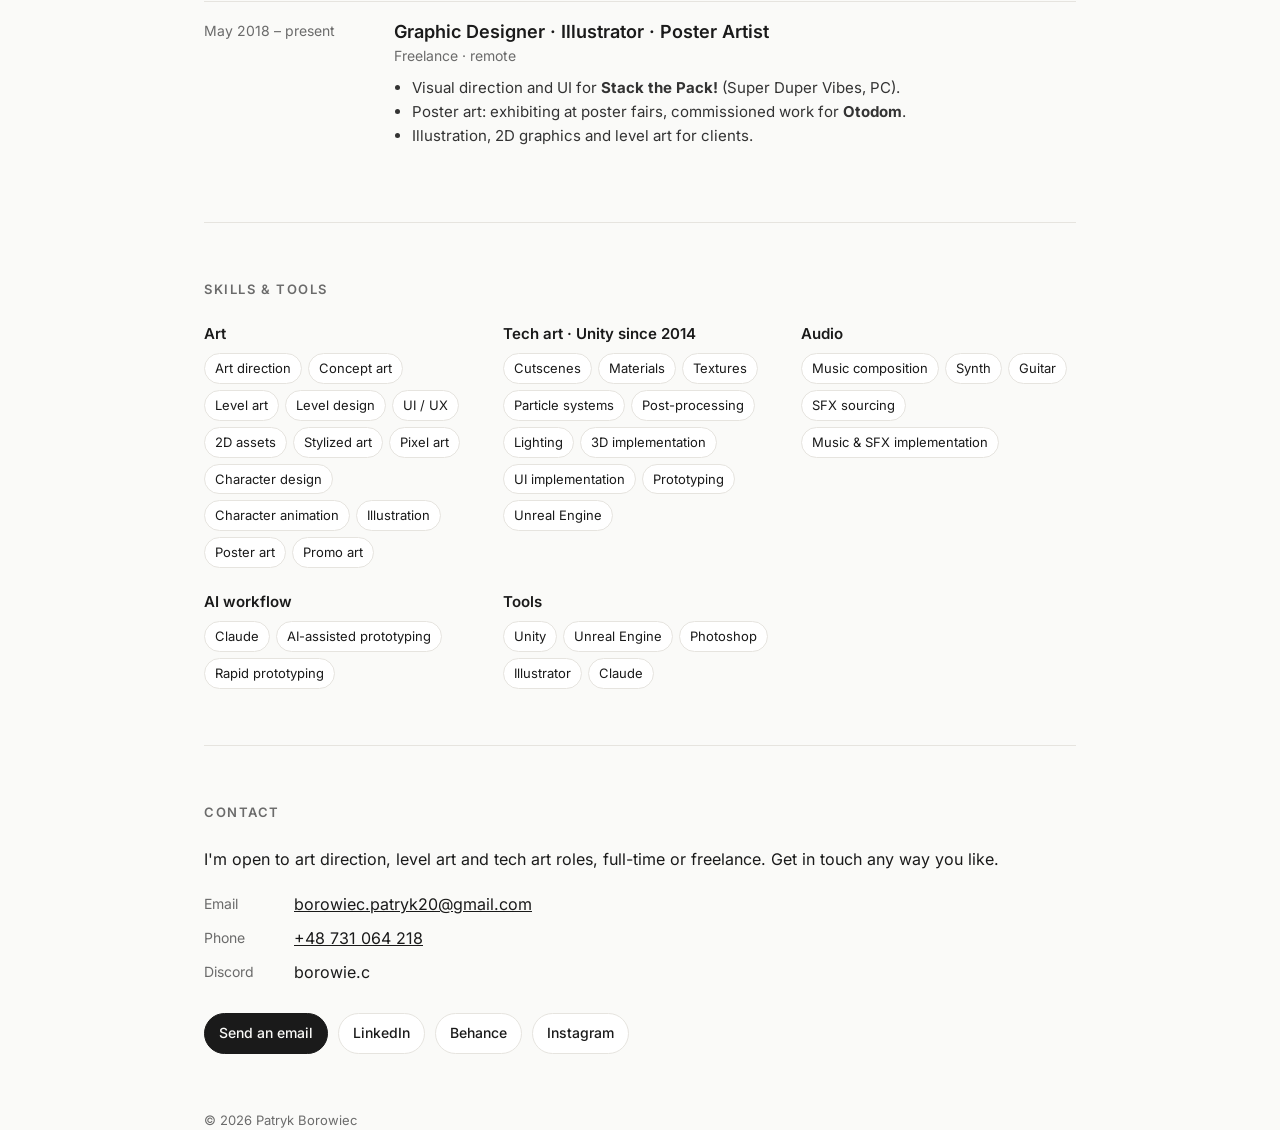
==== commit 86416a2d: "Update index.html" ====
--- a/index.html
+++ b/index.html
@@ -65,7 +65,7 @@
     <p class="lead">Hi, I'm Patryk. I make games look, sound and feel the way they should.</p>
     <p>I've been working in Unity since 2014. I started as a 2D artist doing UI/UX and 2D assets in many styles, from stylized to pixel art, and soon began building my own small games. Today I cover the whole visual side of a game: art direction, concept art, level art, textures, materials, particles and in-engine cutscenes. I also handle audio. I source and implement music and SFX, and I compose my own music; I've played synth and guitar since I was 11. Most recently I was Art Director on <strong>Dark Stream</strong>, a first-person psychological horror game by RedDeer.Games, where I owned the visuals, audio, UI/UX, the anomalies and the story integration.</p>
     <p>Outside of games I'm a poster artist. I exhibit at poster fairs and have collaborated with <strong>Otodom</strong>. You can find my posters on <a href="https://www.instagram.com/borowie.c/" target="_blank" rel="noopener">Instagram</a>.</p>
-    <p>I work with AI too. I use <strong>Claude</strong> every day for vibe coding: prototyping mechanics, tools and whole features in Unity, which lets me take ideas from art to playable on my own.</p>
+    <p>I also use AI in my workflow. With <strong>Claude</strong> I do AI-assisted prototyping: quickly building playable prototypes of mechanics and tools in Unity, so I can test ideas and take them from art to gameplay on my own.</p>
   </section>
 
   <section id="featured">
@@ -207,9 +207,9 @@
         </div>
       </div>
       <div class="media-grid no-print">
-        <figure><video src="https://rondaar.github.io/media/fuel-burning.webm" poster="https://rondaar.github.io/media/fuel-burning-poster.webp" autoplay muted loop playsinline preload="metadata"></video><figcaption>Gathering trash and feeding the spider.</figcaption></figure>
-        <figure><video src="https://rondaar.github.io/media/fuel-helmet.webm" poster="https://rondaar.github.io/media/fuel-helmet-poster.webp" autoplay muted loop playsinline preload="metadata"></video><figcaption>A second player stepping out of the safe bubble.</figcaption></figure>
-        <figure><video src="https://rondaar.github.io/media/fuel-lizard.webm" poster="https://rondaar.github.io/media/fuel-lizard-poster.webp" autoplay muted loop playsinline preload="metadata"></video><figcaption>The lizard: procedural animation, behaviour tree AI.</figcaption></figure>
+        <figure><video src="https://rondaar.github.io/media/fuel-burning.webm" poster="https://rondaar.github.io/media/fuel-burning-poster.webp" autoplay muted loop playsinline preload="metadata"></video></figure>
+        <figure><video src="https://rondaar.github.io/media/fuel-helmet.webm" poster="https://rondaar.github.io/media/fuel-helmet-poster.webp" autoplay muted loop playsinline preload="metadata"></video></figure>
+        <figure><video src="https://rondaar.github.io/media/fuel-lizard.webm" poster="https://rondaar.github.io/media/fuel-lizard-poster.webp" autoplay muted loop playsinline preload="metadata"></video></figure>
         <figure><img src="img/fuel-1.jpg" alt="Füel: desert ruins at sunset" loading="lazy"></figure>
         <figure><img src="img/fuel-2.jpg" alt="Füel: in-game upgrade terminal UI" loading="lazy"></figure>
         <figure><img src="img/fuel-3.jpg" alt="Füel: foggy desert junkyard" loading="lazy"></figure>
@@ -332,7 +332,7 @@
       </div>
       <div>
         <h3>AI workflow</h3>
-        <div class="chips"><span>Claude</span><span>Vibe coding</span><span>AI-assisted prototyping</span></div>
+        <div class="chips"><span>Claude</span><span>AI-assisted prototyping</span><span>Rapid prototyping</span></div>
       </div>
       <div>
         <h3>Tools</h3>
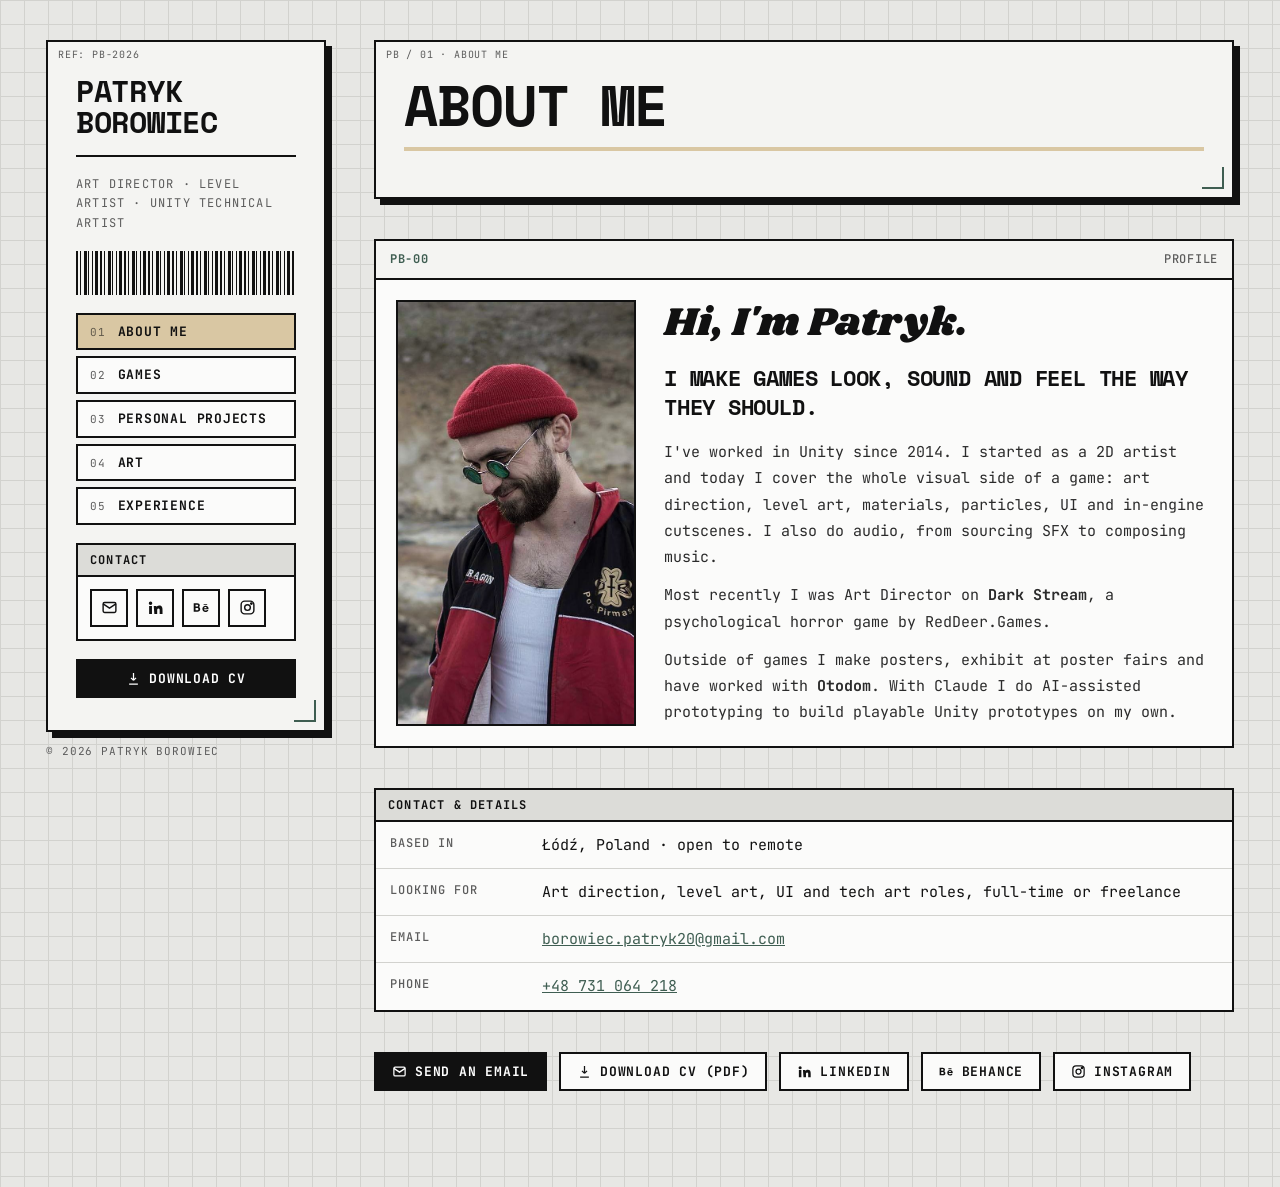
==== commit ca57f1e5: "Add files via upload new portfolio" ====
--- a/index.html
+++ b/index.html
@@ -6,359 +6,83 @@
   <title>Patryk Borowiec – Game Artist</title>
   <meta name="description" content="Patryk Borowiec – Art Director, Level Artist and Unity Technical Artist from Łódź, Poland. Portfolio and CV.">
   <meta property="og:title" content="Patryk Borowiec – Game Artist">
-  <meta property="og:description" content="Art Director on Dark Stream. Level art, UI and Unity tech art for PC and Nintendo Switch games.">
+  <meta property="og:description" content="Patryk Borowiec – Art Director, Level Artist and Unity Technical Artist from Łódź, Poland. Portfolio and CV.">
   <meta property="og:type" content="website">
   <meta property="og:url" content="https://borowieccc.github.io/">
-  <link rel="stylesheet" href="style.css">
+  <meta property="og:image" content="https://borowieccc.github.io/img/avatar.jpg">
+  <link rel="stylesheet" href="style.css?v=6">
 </head>
 <body>
 <a class="skip" href="#main">Skip to content</a>
-
-<header class="hero wrap">
-  <div class="hero-top">
-    <img class="avatar" src="img/avatar.jpg" alt="Patryk Borowiec" width="96" height="96">
-    <div>
-      <h1>Patryk Borowiec</h1>
-      <p class="role">Art Director · Level Artist · Unity Technical Artist</p>
-      <p class="loc">Łódź, Poland · open to remote</p>
-      <p class="loc print-only">+48 731 064 218 · Discord: borowie.c</p>
+<div class="layout">
+  <aside class="side">
+    <div class="panel side-panel">
+    <span class="ref">REF: PB-2026</span>
+    <a class="brand" href="index.html"><strong>Patryk<br>Borowiec</strong></a>
+    <hr class="rule">
+    <p class="tagline">Art Director · Level Artist · Unity Technical Artist</p>
+    <div class="barcode" aria-hidden="true"></div>
+    <nav aria-label="Pages"><ul class="nav">
+      <li><a href="index.html" aria-current="page"><span>01</span>About me</a></li>
+      <li><a href="games.html"><span>02</span>Games</a></li>
+      <li><a href="projects.html"><span>03</span>Personal projects</a></li>
+      <li><a href="art.html"><span>04</span>Art</a></li>
+      <li><a href="experience.html"><span>05</span>Experience</a></li>
+    </ul></nav>
+    <div class="labelbox side-contact">
+      <div class="lb-head">Contact</div>
+      <div class="lb-body social">
+        <a href="mailto:borowiec.patryk20@gmail.com" aria-label="Email"><svg viewBox="0 0 24 24" fill="none" stroke="currentColor" stroke-width="2" aria-hidden="true"><rect x="3" y="5" width="18" height="14" rx="2"/><path d="M3 7l9 6 9-6"/></svg></a>
+        <a href="https://www.linkedin.com/in/patryk-borowiec-ba12981b3/" target="_blank" rel="noopener" aria-label="LinkedIn"><svg viewBox="0 0 24 24" fill="currentColor" aria-hidden="true"><path d="M4.98 3.5A2.5 2.5 0 1 1 5 8.5a2.5 2.5 0 0 1-.02-5zM3 9.75h4V21H3zM9.5 9.75h3.8v1.6h.06c.53-1 1.83-2.05 3.77-2.05 4.03 0 4.77 2.65 4.77 6.1V21h-4v-4.9c0-1.17-.02-2.68-1.63-2.68-1.64 0-1.89 1.28-1.89 2.6V21h-4z"/></svg></a>
+        <a href="https://www.behance.net/patrykborowiec" target="_blank" rel="noopener" aria-label="Behance"><svg viewBox="0 0 24 24" fill="currentColor" aria-hidden="true"><path d="M8.2 11.4c.9-.4 1.4-1.2 1.4-2.2C9.6 7.2 8.1 6 6 6H1v12h5.3c2.2 0 3.9-1.2 3.9-3.4 0-1.5-.8-2.7-2-3.2zM3.6 8.1h2.1c.9 0 1.5.4 1.5 1.3 0 .9-.6 1.3-1.5 1.3H3.6zm2.3 7.8H3.6v-3.1h2.3c1.1 0 1.7.5 1.7 1.6 0 1-.7 1.5-1.7 1.5zM15 6.9h5v1.3h-5zm2.6 2.6c-2.7 0-4.4 1.9-4.4 4.4 0 2.6 1.6 4.4 4.4 4.4 2.1 0 3.5-.9 4.1-2.9h-2.2c-.2.6-1 1-1.8 1-1.3 0-2-.8-2.1-2.1H22c.2-2.9-1.3-4.8-4.4-4.8zm-1.9 3.4c.1-1.1.8-1.7 1.8-1.7 1.1 0 1.7.6 1.8 1.7z"/></svg></a>
+        <a href="https://www.instagram.com/borowie.c/" target="_blank" rel="noopener" aria-label="Instagram"><svg viewBox="0 0 24 24" fill="none" stroke="currentColor" stroke-width="2" aria-hidden="true"><rect x="3" y="3" width="18" height="18" rx="5"/><circle cx="12" cy="12" r="4"/><circle cx="17.5" cy="6.5" r="1" fill="currentColor"/></svg></a>
+      </div>
     </div>
-  </div>
-  <div class="links">
-    <a class="btn" href="mailto:borowiec.patryk20@gmail.com" data-print="borowiec.patryk20@gmail.com">
-      <svg viewBox="0 0 24 24" fill="none" stroke="currentColor" stroke-width="2" aria-hidden="true"><rect x="3" y="5" width="18" height="14" rx="2"/><path d="M3 7l9 6 9-6"/></svg>
-      Email</a>
-    <a class="btn" href="https://www.linkedin.com/in/patryk-borowiec-ba12981b3/" target="_blank" rel="noopener" data-print="linkedin.com/in/patryk-borowiec-ba12981b3">
-      <svg viewBox="0 0 24 24" fill="currentColor" aria-hidden="true"><path d="M4.98 3.5A2.5 2.5 0 1 1 5 8.5a2.5 2.5 0 0 1-.02-5zM3 9.75h4V21H3zM9.5 9.75h3.8v1.6h.06c.53-1 1.83-2.05 3.77-2.05 4.03 0 4.77 2.65 4.77 6.1V21h-4v-4.9c0-1.17-.02-2.68-1.63-2.68-1.64 0-1.89 1.28-1.89 2.6V21h-4z"/></svg>
-      LinkedIn</a>
-    <a class="btn" href="https://www.behance.net/patrykborowiec" target="_blank" rel="noopener" data-print="behance.net/patrykborowiec">
-      <svg viewBox="0 0 24 24" fill="currentColor" aria-hidden="true"><path d="M8.2 11.4c.9-.4 1.4-1.2 1.4-2.2C9.6 7.2 8.1 6 6 6H1v12h5.3c2.2 0 3.9-1.2 3.9-3.4 0-1.5-.8-2.7-2-3.2zM3.6 8.1h2.1c.9 0 1.5.4 1.5 1.3 0 .9-.6 1.3-1.5 1.3H3.6zm2.3 7.8H3.6v-3.1h2.3c1.1 0 1.7.5 1.7 1.6 0 1-.7 1.5-1.7 1.5zM15 6.9h5v1.3h-5zm2.6 2.6c-2.7 0-4.4 1.9-4.4 4.4 0 2.6 1.6 4.4 4.4 4.4 2.1 0 3.5-.9 4.1-2.9h-2.2c-.2.6-1 1-1.8 1-1.3 0-2-.8-2.1-2.1H22c.2-2.9-1.3-4.8-4.4-4.8zm-1.9 3.4c.1-1.1.8-1.7 1.8-1.7 1.1 0 1.7.6 1.8 1.7z"/></svg>
-      Behance</a>
-    <a class="btn" href="https://www.instagram.com/borowie.c/" target="_blank" rel="noopener" data-print="instagram.com/borowie.c">
-      <svg viewBox="0 0 24 24" fill="none" stroke="currentColor" stroke-width="2" aria-hidden="true"><rect x="3" y="3" width="18" height="18" rx="5"/><circle cx="12" cy="12" r="4"/><circle cx="17.5" cy="6.5" r="1" fill="currentColor"/></svg>
-      Instagram</a>
-    <button class="btn primary no-print" onclick="window.print()">
-      <svg viewBox="0 0 24 24" fill="none" stroke="currentColor" stroke-width="2" aria-hidden="true"><path d="M12 3v12m0 0l-4-4m4 4l4-4M5 21h14"/></svg>
-      Download CV (PDF)</button>
-  </div>
-</header>
-
-<nav class="toc" aria-label="Sections">
-  <div class="wrap">
-    <ul>
-      <li><a href="#about">About</a></li>
-      <li><a href="#featured">Dark Stream</a></li>
-      <li><a href="#games">Games</a></li>
-      <li><a href="#projects">Projects</a></li>
-      <li><a href="#art">Art</a></li>
-      <li><a href="#experience">Experience</a></li>
-      <li><a href="#skills">Skills</a></li>
-      <li><a href="#contact">Contact</a></li>
-    </ul>
-  </div>
-</nav>
-
-<main id="main" class="wrap">
-
-  <section id="about">
-    <h2>About</h2>
-    <p class="lead">Hi, I'm Patryk. I make games look, sound and feel the way they should.</p>
-    <p>I've been working in Unity since 2014. I started as a 2D artist doing UI/UX and 2D assets in many styles, from stylized to pixel art, and soon began building my own small games. Today I cover the whole visual side of a game: art direction, concept art, level art, textures, materials, particles and in-engine cutscenes. I also handle audio. I source and implement music and SFX, and I compose my own music; I've played synth and guitar since I was 11. Most recently I was Art Director on <strong>Dark Stream</strong>, a first-person psychological horror game by RedDeer.Games, where I owned the visuals, audio, UI/UX, the anomalies and the story integration.</p>
-    <p>Outside of games I'm a poster artist. I exhibit at poster fairs and have collaborated with <strong>Otodom</strong>. You can find my posters on <a href="https://www.instagram.com/borowie.c/" target="_blank" rel="noopener">Instagram</a>.</p>
-    <p>I also use AI in my workflow. With <strong>Claude</strong> I do AI-assisted prototyping: quickly building playable prototypes of mechanics and tools in Unity, so I can test ideas and take them from art to gameplay on my own.</p>
-  </section>
-
-  <section id="featured">
-    <h2>Featured · Art Director</h2>
-    <article class="featured">
-      <div class="video no-print">
-        <iframe src="https://www.youtube-nocookie.com/embed/DbkwRsQLlJk" title="Dark Stream – Official Reveal Trailer (IGN)" loading="lazy" allow="accelerometer; encrypted-media; gyroscope; picture-in-picture" allowfullscreen></iframe>
+    <a class="btn primary" href="Patryk_Borowiec_CV.pdf" download><svg viewBox="0 0 24 24" fill="none" stroke="currentColor" stroke-width="2" aria-hidden="true"><path d="M12 3v12m0 0l-4-4m4 4l4-4M5 21h14"/></svg> Download CV</a>
+    <span class="corner" aria-hidden="true"></span>
+    </div>
+    <div class="side-foot">© 2026 Patryk Borowiec</div>
+  </aside>
+  <main id="main">
+    <header class="panel page-head">
+      <span class="ref">PB / 01 · About me</span>
+      <h1 class="page-title">About me</h1>
+      <hr class="rule">
+      <span class="corner" aria-hidden="true"></span>
+    </header>
+    <div class="card hello-card">
+      <div class="card-bar"><span>PB-00</span><span>Profile</span></div>
+      <div class="hello">
+      <img src="img/portrait.jpg" alt="Patryk Borowiec">
+      <div>
+        <p class="lead">Hi, I'm Patryk.</p>
+        <p class="lead">I make games look, sound and feel the way they should.</p>
+        <p>I've worked in Unity since 2014. I started as a 2D artist and today I cover the whole visual side of a game: art direction, level art, materials, particles, UI and in-engine cutscenes. I also do audio, from sourcing SFX to composing music.</p>
+        <p>Most recently I was Art Director on <strong>Dark Stream</strong>, a psychological horror game by RedDeer.Games.</p>
+        <p>Outside of games I make posters, exhibit at poster fairs and have worked with <strong>Otodom</strong>. With Claude I do AI-assisted prototyping to build playable Unity prototypes on my own.</p>
       </div>
-      <div class="featured-body">
-        <div class="featured-meta">
-          <span class="tag red">Art Director</span>
-          <span class="tag">RedDeer.Games</span>
-          <span class="tag">PC · Steam</span>
-          <span class="tag">Full release March 2027</span>
-          <span class="tag">5-person team</span>
-        </div>
-        <h3>Dark Stream</h3>
-        <p>A first-person psychological horror about catching anomalies. You play a disgraced content creator trying to win back an audience by livestreaming a night in a haunted house, while the Twitch chat shapes what happens. The reveal trailer premiered on IGN, and a free demo is out now on Steam.</p>
-        <p>Made by a core team of five: a programmer, a game designer, a narrative designer, a tester and me as the lead artist, with a 3D artist joining part-time to create the characters. Besides the art, I also took care of audio, UI/UX and cutscenes.</p>
-        <p><strong>What I did:</strong></p>
-        <ul class="did">
-          <li><strong>Art direction:</strong> the game's whole visual direction, look and mood.</li>
-          <li><strong>Anomalies:</strong> designed and built the anomalies, the core of the gameplay.</li>
-          <li><strong>Story integration:</strong> tied all narrative elements together in the game.</li>
-          <li><strong>Cutscenes:</strong> created every cutscene in Unity.</li>
-          <li><strong>UI &amp; UX:</strong> the complete interface and player experience.</li>
-          <li><strong>Audio:</strong> the entire audio side, music and SFX.</li>
-          <li><strong>Assets:</strong> sourced 3D models and reworked their textures and materials to fit the style.</li>
-        </ul>
-        <div class="featured-links">
-          <a class="btn primary" href="https://store.steampowered.com/app/4028450/" target="_blank" rel="noopener" data-print="store.steampowered.com/app/4028450">Wishlist on Steam</a>
-          <a class="btn" href="https://store.steampowered.com/app/4126500/Dark_Stream_Demo/" target="_blank" rel="noopener">Play the demo</a>
-          <a class="btn no-print" href="https://www.youtube.com/watch?v=DbkwRsQLlJk" target="_blank" rel="noopener">Trailer on IGN</a>
-        </div>
-      </div>
-    </article>
-  </section>
-
-  <section id="games">
-    <h2>Games</h2>
-    <div class="grid">
-
-      <a class="card" href="https://store.steampowered.com/app/4958280/Stack_the_Pack/" target="_blank" rel="noopener">
-        <div class="thumb"><img src="https://shared.akamai.steamstatic.com/store_item_assets/steam/apps/4958280/631dceccac2c67cbed2badb43617d58b35d8b133/capsule_616x353.jpg" alt="Stack the Pack!" loading="lazy"></div>
-        <div class="card-body">
-          <h3>Stack the Pack!</h3>
-          <div class="card-meta">Super Duper Vibes · Coming soon · PC (Steam)</div>
-          <p>Visual direction and UI for a chaotic co-op game for up to 4 players.</p>
-        </div>
-      </a>
-
-      <a class="card" href="https://www.nintendo.com/us/store/products/cozy-land-switch/" target="_blank" rel="noopener">
-        <div class="thumb"><img src="https://assets.nintendo.com/image/upload/c_fill,w_800/q_auto/f_auto/store/software/switch/70010000093034/aa16cf8036a45cbbab7c63a0fae678f26972100b114494516cc60b3d0a66b6c4" alt="Cozy Land" loading="lazy"></div>
-        <div class="card-body">
-          <h3>Cozy Land</h3>
-          <div class="card-meta">RedDeer.Games · 2024–2025 · Nintendo Switch</div>
-          <p>Visual direction, level art, Unity particles and post-processing, 3D implementation, UI.</p>
-        </div>
-      </a>
-
-      <a class="card" href="https://www.nintendo.com/us/store/products/mini-market-design-switch/" target="_blank" rel="noopener">
-        <div class="thumb"><img src="https://assets.nintendo.com/image/upload/c_fill,w_800/q_auto/f_auto/store/software/switch/70010000091236/fcb64b5c745230c2643cd0ea8bf183707a8ad378df140ecec44fbb9283a8ed32" alt="Mini Market Design" loading="lazy"></div>
-        <div class="card-body">
-          <h3>Mini Market Design</h3>
-          <div class="card-meta">RedDeer.Games · 2024–2025 · Nintendo Switch</div>
-          <p>Visual direction, level art, Unity particles and post-processing, 3D implementation, UI.</p>
-        </div>
-      </a>
-
-      <a class="card" href="https://www.nintendo.com/us/store/products/my-cozy-room-switch/" target="_blank" rel="noopener">
-        <div class="thumb"><img src="https://assets.nintendo.com/image/upload/c_fill,w_800/q_auto/f_auto/store/software/switch/70010000090179/0044cf8cb6a79213a5ba1f7b8617f852e44ee9ec456f1705acefad16ba51ac03" alt="My Cozy Room" loading="lazy"></div>
-        <div class="card-body">
-          <span class="tag red" style="justify-self:start">Switch bestseller</span>
-          <h3>My Cozy Room</h3>
-          <div class="card-meta">RedDeer.Games · 2024 · Nintendo Switch</div>
-          <p>One of the best-selling games on Nintendo Switch. Made by a two-person team: me and a programmer. Visual direction, level art, Unity particles and post-processing, 3D implementation, UI.</p>
-        </div>
-      </a>
-
-      <a class="card" href="https://www.nintendo.com/us/store/products/cooking-switch/" target="_blank" rel="noopener">
-        <div class="thumb"><img src="https://assets.nintendo.com/image/upload/c_fill,w_800/q_auto/f_auto/store/software/switch/70010000085556/9006f70ba2fd1ea94e885333002106243f613eca40d1183451eb1bbea9d81796" alt="Cooking" loading="lazy"></div>
-        <div class="card-body">
-          <h3>Cooking</h3>
-          <div class="card-meta">RedDeer.Games · 2024 · Nintendo Switch</div>
-          <p>Visual direction, level art, VFX and post-processing, UI, SFX and music implementation.</p>
-        </div>
-      </a>
-
-      <a class="card" href="https://www.nintendo.com/us/store/products/tokyo-cooking-switch/" target="_blank" rel="noopener">
-        <div class="thumb"><img src="https://assets.nintendo.com/image/upload/c_fill,w_800/q_auto/f_auto/store/software/switch/70010000076392/74077244b51de2f7d1ef1357618b8b97beefeca241df48d3b79f5966fda10c95" alt="Tokyo Cooking" loading="lazy"></div>
-        <div class="card-body">
-          <h3>Tokyo Cooking</h3>
-          <div class="card-meta">RedDeer.Games · 2023–2024 · Nintendo Switch</div>
-          <p>Visual direction, level art, VFX and post-processing, UI, SFX and music implementation.</p>
-        </div>
-      </a>
-
-      <a class="card" href="https://www.nintendo.com/us/store/products/uzzuzzu-my-pet-golf-dash-switch/" target="_blank" rel="noopener">
-        <div class="thumb"><img src="https://assets.nintendo.com/image/upload/c_fill,w_800/q_auto/f_auto/store/software/switch/70010000071310/c9753f89ac9b67c3d642895d9b75112fe1359bc3ea6d967752c1d759cf2a2f87" alt="Uzzuzzu My Pet – Golf Dash" loading="lazy"></div>
-        <div class="card-body">
-          <h3>Uzzuzzu My Pet – Golf Dash</h3>
-          <div class="card-meta">RedDeer.Games · 2023 · Unreal Engine</div>
-          <p>Visual direction, level design and level art, 2D concept art, UI, post-processing, audio implementation.</p>
-        </div>
-      </a>
-
-      <a class="card" href="https://www.behance.net/gallery/160216845/Timberman-mobile-game-big-update-2022" target="_blank" rel="noopener">
-        <div class="thumb"><img src="https://mir-s3-cdn-cf.behance.net/projects/404/419f99160216845.Y3JvcCwxNjU5LDEyOTcsNjk4LDY1.png" srcset="https://mir-s3-cdn-cf.behance.net/projects/404/419f99160216845.Y3JvcCwxNjU5LDEyOTcsNjk4LDY1.png 1x, https://mir-s3-cdn-cf.behance.net/projects/808/419f99160216845.Y3JvcCwxNjU5LDEyOTcsNjk4LDY1.png 2x" alt="Timberman" loading="lazy"></div>
-        <div class="card-body">
-          <h3>Timberman</h3>
-          <div class="card-meta">Digital Melody Games · 2022 · Mobile</div>
-          <p>Character design, animation, level design, UI and promo graphics.</p>
-        </div>
-      </a>
-
-
-      <a class="card" href="https://apps.apple.com/us/app/jewel-tycoon-dig-build/id1578438395" target="_blank" rel="noopener">
-        <div class="thumb"><img src="https://mir-s3-cdn-cf.behance.net/projects/404/f6d581160752949.Y3JvcCwyNTE2LDE5NjgsMjQ5LDU4NQ.png" srcset="https://mir-s3-cdn-cf.behance.net/projects/404/f6d581160752949.Y3JvcCwyNTE2LDE5NjgsMjQ5LDU4NQ.png 1x, https://mir-s3-cdn-cf.behance.net/projects/808/f6d581160752949.Y3JvcCwyNTE2LDE5NjgsMjQ5LDU4NQ.png 2x" alt="Jewel Tycoon: Dig &amp; Build" loading="lazy"></div>
-        <div class="card-body">
-          <h3>Jewel Tycoon: Dig &amp; Build</h3>
-          <div class="card-meta">Digital Melody Games · Mobile (iOS)</div>
-          <p>2D game assets.</p>
-        </div>
-      </a>
-
-    </div>
-  </section>
-
-  <section id="projects">
-    <h2>Personal projects</h2>
-
-    <article class="project">
-      <div class="project-head">
-        <h3>Füel</h3>
-        <div class="featured-meta">
-          <span class="tag red">Co-op · in development · 2026</span>
-          <span class="tag">Unity</span>
-          <span class="tag">with <a href="https://rondaar.github.io" target="_blank" rel="noopener">Maciek Sozanski</a></span>
-        </div>
-      </div>
-      <div class="media-grid no-print">
-        <figure><video src="https://rondaar.github.io/media/fuel-burning.webm" poster="https://rondaar.github.io/media/fuel-burning-poster.webp" autoplay muted loop playsinline preload="metadata"></video></figure>
-        <figure><video src="https://rondaar.github.io/media/fuel-helmet.webm" poster="https://rondaar.github.io/media/fuel-helmet-poster.webp" autoplay muted loop playsinline preload="metadata"></video></figure>
-        <figure><video src="https://rondaar.github.io/media/fuel-lizard.webm" poster="https://rondaar.github.io/media/fuel-lizard-poster.webp" autoplay muted loop playsinline preload="metadata"></video></figure>
-        <figure><img src="img/fuel-1.jpg" alt="Füel: desert ruins at sunset" loading="lazy"></figure>
-        <figure><img src="img/fuel-2.jpg" alt="Füel: in-game upgrade terminal UI" loading="lazy"></figure>
-        <figure><img src="img/fuel-3.jpg" alt="Füel: foggy desert junkyard" loading="lazy"></figure>
-      </div>
-      <p>A co-op game for up to four players, built on FishNet. You escort a huge mechanical spider through a foggy desert junkyard and keep it running on the trash you pick up along the way, climbing hand over hand with a separate stamina for each hand. The game was inspired by co-op friendslop games like PEAK, and by indie titles with great atmosphere and mechanics, like White Knuckle and Rain World.</p>
-      <p><strong>My part:</strong> the whole visual side of the game, level design, level art, UX and UI, working with Claude along the way. Code, game design and tech art by <a href="https://rondaar.github.io" target="_blank" rel="noopener">Maciek Sozanski</a>.</p>
-    </article>
-
-    <article class="project">
-      <div class="project-head">
-        <h3>What a show!</h3>
-        <div class="featured-meta">
-          <span class="tag red">Idle clicker · prototype</span>
-          <span class="tag">Unity</span>
-          <span class="tag">Claude</span>
-        </div>
-      </div>
-      <div class="video-full no-print"><video src="media/what-a-show.mp4" poster="media/what-a-show-poster.jpg" controls preload="none" playsinline></video></div>
-      <div class="media-grid no-print">
-        <figure><video src="media/was-bodycam.mp4" poster="media/was-bodycam.jpg" autoplay muted loop playsinline preload="metadata"></video><figcaption>Jumping into a soldier's bodycam.</figcaption></figure>
-        <figure><video src="media/was-wall-of-death.mp4" poster="media/was-wall-of-death.jpg" autoplay muted loop playsinline preload="metadata"></video><figcaption>Triggering the Wall of Death.</figcaption></figure>
-        <figure><video src="media/was-boss.mp4" poster="media/was-boss.jpg" autoplay muted loop playsinline preload="metadata"></video><figcaption>A chat challenge: kill the boss.</figcaption></figure>
-      </div>
-      <p>A Unity prototype of an idle clicker where you run a TV station broadcasting a war live. You're the director, and your job is to keep people watching: switch between cameras, jump into a random soldier's bodycam, trigger events like the Wall of Death, and deal with chat challenges and signal failures while the battle plays out.</p>
-      <p>A sponsor system lets you run cheesy 80s-style ads to earn gold and temporarily boost your warriors. But viewers hate commercials: every ad break costs you audience and slows the ratings bar, so you have to pick your moments.</p>
-      <div class="featured-links no-print">
-        <a class="btn" href="https://www.reddit.com/r/indiegames/comments/1x6ixr7/im_making_an_idle_clicker_where_you_run_a_tv/" target="_blank" rel="noopener">See the post on Reddit</a>
-      </div>
-    </article>
-  </section>
-
-  <section id="art">
-    <h2>From my Behance</h2>
-    <p class="section-note">A few picks from my concept art, pixel art, posters and illustration. More on Behance, and my latest posters on Instagram.</p>
-    <div class="gallery">
-      <a class="tile" href="https://www.behance.net/gallery/243511979/Unity-concept-art" target="_blank" rel="noopener">
-        <img src="https://mir-s3-cdn-cf.behance.net/projects/404/846ce9243511979.Y3JvcCwxMzc5LDEwNzksMjY5LDA.png" srcset="https://mir-s3-cdn-cf.behance.net/projects/404/846ce9243511979.Y3JvcCwxMzc5LDEwNzksMjY5LDA.png 1x, https://mir-s3-cdn-cf.behance.net/projects/808/846ce9243511979.Y3JvcCwxMzc5LDEwNzksMjY5LDA.png 2x" alt="Unity concept art" loading="lazy">
-        <span class="tile-cap"><strong>Unity concept art</strong><em>Concept · Unity</em></span>
-      </a>
-      <a class="tile" href="https://www.behance.net/gallery/185978433/Evil-robots" target="_blank" rel="noopener">
-        <img src="https://mir-s3-cdn-cf.behance.net/projects/404/9a0cc7185978433.Y3JvcCwxMzA3LDEwMjIsMzA3LDExMw.png" srcset="https://mir-s3-cdn-cf.behance.net/projects/404/9a0cc7185978433.Y3JvcCwxMzA3LDEwMjIsMzA3LDExMw.png 1x, https://mir-s3-cdn-cf.behance.net/projects/808/9a0cc7185978433.Y3JvcCwxMzA3LDEwMjIsMzA3LDExMw.png 2x" alt="Evil robots" loading="lazy">
-        <span class="tile-cap"><strong>Evil robots</strong><em>Characters</em></span>
-      </a>
-      <a class="tile" href="https://www.behance.net/gallery/161114933/2D-action-adventure-game-idea" target="_blank" rel="noopener">
-        <img src="https://mir-s3-cdn-cf.behance.net/projects/404/f2f552161114933.Y3JvcCwxMzgwLDEwODAsMzM0LDA.png" srcset="https://mir-s3-cdn-cf.behance.net/projects/404/f2f552161114933.Y3JvcCwxMzgwLDEwODAsMzM0LDA.png 1x, https://mir-s3-cdn-cf.behance.net/projects/808/f2f552161114933.Y3JvcCwxMzgwLDEwODAsMzM0LDA.png 2x" alt="2D action-adventure game idea" loading="lazy">
-        <span class="tile-cap"><strong>2D action-adventure game idea</strong><em>Game concept</em></span>
-      </a>
-      <a class="tile" href="https://www.behance.net/gallery/160753663/Pixel-village" target="_blank" rel="noopener">
-        <img src="https://mir-s3-cdn-cf.behance.net/projects/404/d6deff160753663.Y3JvcCw5NTQsNzQ2LDEyNSw4Nzk.png" srcset="https://mir-s3-cdn-cf.behance.net/projects/404/d6deff160753663.Y3JvcCw5NTQsNzQ2LDEyNSw4Nzk.png 1x, https://mir-s3-cdn-cf.behance.net/projects/808/d6deff160753663.Y3JvcCw5NTQsNzQ2LDEyNSw4Nzk.png 2x" alt="Pixel village" loading="lazy">
-        <span class="tile-cap"><strong>Pixel village</strong><em>Pixel art</em></span>
-      </a>
-      <a class="tile" href="https://www.behance.net/gallery/160214933/Posters" target="_blank" rel="noopener">
-        <img src="https://mir-s3-cdn-cf.behance.net/projects/404/7bc7c9160214933.Y3JvcCwyNjkyLDIxMDUsNzI2LDM1OQ.png" srcset="https://mir-s3-cdn-cf.behance.net/projects/404/7bc7c9160214933.Y3JvcCwyNjkyLDIxMDUsNzI2LDM1OQ.png 1x, https://mir-s3-cdn-cf.behance.net/projects/808/7bc7c9160214933.Y3JvcCwyNjkyLDIxMDUsNzI2LDM1OQ.png 2x" alt="Posters" loading="lazy">
-        <span class="tile-cap"><strong>Posters</strong><em>Graphic design</em></span>
-      </a>
-      <a class="tile" href="https://www.behance.net/gallery/160215881/Illustrations" target="_blank" rel="noopener">
-        <img src="https://mir-s3-cdn-cf.behance.net/projects/404/310d10160215881.Y3JvcCwyMTU0LDE2ODQsMTY2OCww.png" srcset="https://mir-s3-cdn-cf.behance.net/projects/404/310d10160215881.Y3JvcCwyMTU0LDE2ODQsMTY2OCww.png 1x, https://mir-s3-cdn-cf.behance.net/projects/808/310d10160215881.Y3JvcCwyMTU0LDE2ODQsMTY2OCww.png 2x" alt="Illustrations" loading="lazy">
-        <span class="tile-cap"><strong>Illustrations</strong><em>Illustration</em></span>
-      </a>
-    </div>
-    <div class="links no-print"><a class="btn" href="https://www.behance.net/patrykborowiec" target="_blank" rel="noopener">See everything on Behance</a><a class="btn" href="https://www.instagram.com/borowie.c/" target="_blank" rel="noopener">Posters on Instagram</a></div>
-  </section>
-
-  <section id="experience">
-    <h2>Experience</h2>
-
-    <div class="job">
-      <div class="when">Feb 2023 – present</div>
-      <div>
-        <h3>Art Director · Level Artist · UI · Unity Technical Artist</h3>
-        <div class="where">RedDeer.Games · Warsaw / remote</div>
-        <ul>
-          <li>Art Director on <strong>Dark Stream</strong> (PC, Steam), a psychological horror game made by a 5-person team. Owned art direction, UI/UX, all audio, cutscenes, anomaly design and story integration.</li>
-          <li>Led the visual direction and built level art for six console titles, including Cozy Land, My Cozy Room and Tokyo Cooking.</li>
-          <li>Hands-on in Unity: particles, post-processing, lighting, 3D, UI and audio implementation. Also shipped one title in Unreal Engine.</li>
-        </ul>
       </div>
     </div>
 
-    <div class="job">
-      <div class="when">Nov 2020 – Jan 2023</div>
-      <div>
-        <h3>2D Artist</h3>
-        <div class="where">Digital Melody Games · Warsaw, hybrid</div>
-        <ul>
-          <li>Characters, animation, UI and promo graphics for <strong>Timberman</strong>, and 2D assets for <strong>Jewel Tycoon: Dig &amp; Build</strong> and other mobile titles.</li>
-        </ul>
-      </div>
+    <div class="labelbox facts-box">
+      <div class="lb-head">Contact &amp; details</div>
+      <ul class="facts">
+        <li><span>Based in</span>Łódź, Poland · open to remote</li>
+        <li><span>Looking for</span>Art direction, level art, UI and tech art roles, full-time or freelance</li>
+        <li><span>Email</span><a href="mailto:borowiec.patryk20@gmail.com">borowiec.patryk20@gmail.com</a></li>
+        <li><span>Phone</span><a href="tel:+48731064218">+48 731 064 218</a></li>
+      </ul>
     </div>
 
-    <div class="job">
-      <div class="when">May 2018 – present</div>
-      <div>
-        <h3>Graphic Designer · Illustrator · Poster Artist</h3>
-        <div class="where">Freelance · remote</div>
-        <ul>
-          <li>Visual direction and UI for <strong>Stack the Pack!</strong> (Super Duper Vibes, PC).</li>
-          <li>Poster art: exhibiting at poster fairs, commissioned work for <strong>Otodom</strong>.</li>
-          <li>Illustration, 2D graphics and level art for clients.</li>
-        </ul>
-      </div>
+    <div class="actions">
+      <a class="btn primary" href="mailto:borowiec.patryk20@gmail.com"><svg viewBox="0 0 24 24" fill="none" stroke="currentColor" stroke-width="2" aria-hidden="true"><rect x="3" y="5" width="18" height="14" rx="2"/><path d="M3 7l9 6 9-6"/></svg> Send an email</a>
+      <a class="btn" href="Patryk_Borowiec_CV.pdf" download><svg viewBox="0 0 24 24" fill="none" stroke="currentColor" stroke-width="2" aria-hidden="true"><path d="M12 3v12m0 0l-4-4m4 4l4-4M5 21h14"/></svg> Download CV (PDF)</a>
+      <a class="btn" href="https://www.linkedin.com/in/patryk-borowiec-ba12981b3/" target="_blank" rel="noopener"><svg viewBox="0 0 24 24" fill="currentColor" aria-hidden="true"><path d="M4.98 3.5A2.5 2.5 0 1 1 5 8.5a2.5 2.5 0 0 1-.02-5zM3 9.75h4V21H3zM9.5 9.75h3.8v1.6h.06c.53-1 1.83-2.05 3.77-2.05 4.03 0 4.77 2.65 4.77 6.1V21h-4v-4.9c0-1.17-.02-2.68-1.63-2.68-1.64 0-1.89 1.28-1.89 2.6V21h-4z"/></svg> LinkedIn</a>
+      <a class="btn" href="https://www.behance.net/patrykborowiec" target="_blank" rel="noopener"><svg viewBox="0 0 24 24" fill="currentColor" aria-hidden="true"><path d="M8.2 11.4c.9-.4 1.4-1.2 1.4-2.2C9.6 7.2 8.1 6 6 6H1v12h5.3c2.2 0 3.9-1.2 3.9-3.4 0-1.5-.8-2.7-2-3.2zM3.6 8.1h2.1c.9 0 1.5.4 1.5 1.3 0 .9-.6 1.3-1.5 1.3H3.6zm2.3 7.8H3.6v-3.1h2.3c1.1 0 1.7.5 1.7 1.6 0 1-.7 1.5-1.7 1.5zM15 6.9h5v1.3h-5zm2.6 2.6c-2.7 0-4.4 1.9-4.4 4.4 0 2.6 1.6 4.4 4.4 4.4 2.1 0 3.5-.9 4.1-2.9h-2.2c-.2.6-1 1-1.8 1-1.3 0-2-.8-2.1-2.1H22c.2-2.9-1.3-4.8-4.4-4.8zm-1.9 3.4c.1-1.1.8-1.7 1.8-1.7 1.1 0 1.7.6 1.8 1.7z"/></svg> Behance</a>
+      <a class="btn" href="https://www.instagram.com/borowie.c/" target="_blank" rel="noopener"><svg viewBox="0 0 24 24" fill="none" stroke="currentColor" stroke-width="2" aria-hidden="true"><rect x="3" y="3" width="18" height="18" rx="5"/><circle cx="12" cy="12" r="4"/><circle cx="17.5" cy="6.5" r="1" fill="currentColor"/></svg> Instagram</a>
     </div>
-
-  </section>
-
-  <section id="skills">
-    <h2>Skills &amp; tools</h2>
-    <div class="skills">
-      <div>
-        <h3>Art</h3>
-        <div class="chips"><span>Art direction</span><span>Concept art</span><span>Level art</span><span>Level design</span><span>UI / UX</span><span>2D assets</span><span>Stylized art</span><span>Pixel art</span><span>Character design</span><span>Character animation</span><span>Illustration</span><span>Poster art</span><span>Promo art</span></div>
-      </div>
-      <div>
-        <h3>Tech art · Unity since 2014</h3>
-        <div class="chips"><span>Cutscenes</span><span>Materials</span><span>Textures</span><span>Particle systems</span><span>Post-processing</span><span>Lighting</span><span>3D implementation</span><span>UI implementation</span><span>Prototyping</span><span>Unreal Engine</span></div>
-      </div>
-      <div>
-        <h3>Audio</h3>
-        <div class="chips"><span>Music composition</span><span>Synth</span><span>Guitar</span><span>SFX sourcing</span><span>Music &amp; SFX implementation</span></div>
-      </div>
-      <div>
-        <h3>AI workflow</h3>
-        <div class="chips"><span>Claude</span><span>AI-assisted prototyping</span><span>Rapid prototyping</span></div>
-      </div>
-      <div>
-        <h3>Tools</h3>
-        <div class="chips"><span>Unity</span><span>Unreal Engine</span><span>Photoshop</span><span>Illustrator</span><span>Claude</span></div>
-      </div>
-    </div>
-  </section>
-
-  <section id="contact" class="contact">
-    <h2>Contact</h2>
-    <p>I'm open to art direction, level art and tech art roles, full-time or freelance. Get in touch any way you like.</p>
-    <ul class="contact-list">
-      <li><span>Email</span><a href="mailto:borowiec.patryk20@gmail.com">borowiec.patryk20@gmail.com</a></li>
-      <li><span>Phone</span><a href="tel:+48731064218">+48 731 064 218</a></li>
-      <li><span>Discord</span>borowie.c</li>
-    </ul>
-    <div class="links">
-      <a class="btn primary" href="mailto:borowiec.patryk20@gmail.com">Send an email</a>
-      <a class="btn" href="https://www.linkedin.com/in/patryk-borowiec-ba12981b3/" target="_blank" rel="noopener">LinkedIn</a>
-      <a class="btn" href="https://www.behance.net/patrykborowiec" target="_blank" rel="noopener">Behance</a>
-      <a class="btn" href="https://www.instagram.com/borowie.c/" target="_blank" rel="noopener">Instagram</a>
-    </div>
-  </section>
-
-</main>
-
-<footer class="wrap">© 2026 Patryk Borowiec</footer>
+  </main>
+</div>
+<script src="script.js"></script>
 </body>
 </html>
--- a/style.css
+++ b/style.css
@@ -7,218 +7,245 @@
 @font-face { font-family: "Inter"; font-style: normal; font-weight: 700; font-display: swap; src: url("fonts/inter-latin-700-normal.woff2") format("woff2"); unicode-range: U+0000-00FF,U+0131,U+0152-0153,U+02BB-02BC,U+02C6,U+02DA,U+02DC,U+0304,U+0308,U+0329,U+2000-206F,U+20AC,U+2122,U+2191,U+2193,U+2212,U+2215,U+FEFF,U+FFFD,U+25B6; }
 @font-face { font-family: "Inter"; font-style: normal; font-weight: 700; font-display: swap; src: url("fonts/inter-latin-ext-700-normal.woff2") format("woff2"); unicode-range: U+0100-02BA,U+02BD-02C5,U+02C7-02CC,U+02CE-02D7,U+02DD-02FF,U+0304,U+0308,U+0329,U+1D00-1DBF,U+1E00-1E9F,U+1EF2-1EFF,U+2020,U+20A0-20AB,U+20AD-20C0,U+2113,U+2C60-2C7F,U+A720-A7FF; }
 
+@font-face { font-family: "Space Mono"; font-weight: 400; font-display: swap; src: url("fonts/space-mono-latin-400-normal.woff2") format("woff2"); unicode-range: U+0000-00FF,U+0131,U+0152-0153,U+02BB-02BC,U+02C6,U+02DA,U+02DC,U+0304,U+0308,U+0329,U+2000-206F,U+20AC,U+2122,U+2191,U+2193,U+2212,U+2215,U+FEFF,U+FFFD; }
+@font-face { font-family: "Space Mono"; font-weight: 400; font-display: swap; src: url("fonts/space-mono-latin-ext-400-normal.woff2") format("woff2"); unicode-range: U+0100-02BA,U+02BD-02C5,U+02C7-02CC,U+02CE-02D7,U+02DD-02FF,U+0304,U+0308,U+0329,U+1D00-1DBF,U+1E00-1E9F,U+1EF2-1EFF,U+2020,U+20A0-20AB,U+20AD-20C0,U+2113,U+2C60-2C7F,U+A720-A7FF; }
+@font-face { font-family: "Space Mono"; font-weight: 700; font-display: swap; src: url("fonts/space-mono-latin-700-normal.woff2") format("woff2"); unicode-range: U+0000-00FF,U+0131,U+0152-0153,U+02BB-02BC,U+02C6,U+02DA,U+02DC,U+0304,U+0308,U+0329,U+2000-206F,U+20AC,U+2122,U+2191,U+2193,U+2212,U+2215,U+FEFF,U+FFFD; }
+@font-face { font-family: "Space Mono"; font-weight: 700; font-display: swap; src: url("fonts/space-mono-latin-ext-700-normal.woff2") format("woff2"); unicode-range: U+0100-02BA,U+02BD-02C5,U+02C7-02CC,U+02CE-02D7,U+02DD-02FF,U+0304,U+0308,U+0329,U+1D00-1DBF,U+1E00-1E9F,U+1EF2-1EFF,U+2020,U+20A0-20AB,U+20AD-20C0,U+2113,U+2C60-2C7F,U+A720-A7FF; }
+@font-face { font-family: "JetBrains Mono"; font-weight: 400; font-display: swap; src: url("fonts/jetbrains-mono-latin-400-normal.woff2") format("woff2"); unicode-range: U+0000-00FF,U+0131,U+0152-0153,U+02BB-02BC,U+02C6,U+02DA,U+02DC,U+0304,U+0308,U+0329,U+2000-206F,U+20AC,U+2122,U+2191,U+2193,U+2212,U+2215,U+FEFF,U+FFFD; }
+@font-face { font-family: "JetBrains Mono"; font-weight: 400; font-display: swap; src: url("fonts/jetbrains-mono-latin-ext-400-normal.woff2") format("woff2"); unicode-range: U+0100-02BA,U+02BD-02C5,U+02C7-02CC,U+02CE-02D7,U+02DD-02FF,U+0304,U+0308,U+0329,U+1D00-1DBF,U+1E00-1E9F,U+1EF2-1EFF,U+2020,U+20A0-20AB,U+20AD-20C0,U+2113,U+2C60-2C7F,U+A720-A7FF; }
+@font-face { font-family: "JetBrains Mono"; font-weight: 500; font-display: swap; src: url("fonts/jetbrains-mono-latin-500-normal.woff2") format("woff2"); unicode-range: U+0000-00FF,U+0131,U+0152-0153,U+02BB-02BC,U+02C6,U+02DA,U+02DC,U+0304,U+0308,U+0329,U+2000-206F,U+20AC,U+2122,U+2191,U+2193,U+2212,U+2215,U+FEFF,U+FFFD; }
+@font-face { font-family: "JetBrains Mono"; font-weight: 500; font-display: swap; src: url("fonts/jetbrains-mono-latin-ext-500-normal.woff2") format("woff2"); unicode-range: U+0100-02BA,U+02BD-02C5,U+02C7-02CC,U+02CE-02D7,U+02DD-02FF,U+0304,U+0308,U+0329,U+1D00-1DBF,U+1E00-1E9F,U+1EF2-1EFF,U+2020,U+20A0-20AB,U+20AD-20C0,U+2113,U+2C60-2C7F,U+A720-A7FF; }
+@font-face { font-family: "JetBrains Mono"; font-weight: 700; font-display: swap; src: url("fonts/jetbrains-mono-latin-700-normal.woff2") format("woff2"); unicode-range: U+0000-00FF,U+0131,U+0152-0153,U+02BB-02BC,U+02C6,U+02DA,U+02DC,U+0304,U+0308,U+0329,U+2000-206F,U+20AC,U+2122,U+2191,U+2193,U+2212,U+2215,U+FEFF,U+FFFD; }
+@font-face { font-family: "JetBrains Mono"; font-weight: 700; font-display: swap; src: url("fonts/jetbrains-mono-latin-ext-700-normal.woff2") format("woff2"); unicode-range: U+0100-02BA,U+02BD-02C5,U+02C7-02CC,U+02CE-02D7,U+02DD-02FF,U+0304,U+0308,U+0329,U+1D00-1DBF,U+1E00-1E9F,U+1EF2-1EFF,U+2020,U+20A0-20AB,U+20AD-20C0,U+2113,U+2C60-2C7F,U+A720-A7FF; }
+
+@font-face { font-family: "Shrikhand"; font-weight: 400; font-display: swap; src: url("fonts/shrikhand-latin-400-normal.woff2") format("woff2"); }
+
 :root {
-  --bg: #fafaf8;
-  --surface: #ffffff;
-  --text: #1a1a1a;
-  --muted: #6b6b6b;
-  --line: #e6e4df;
-  --accent: #b3261e;
-  --radius: 10px;
-  --max: 920px;
+  --ink: #111111;
+  --paper: #f4f4f2;
+  --white: #fbfbfa;
+  --bg: #e7e7e4;
+  --grid: #d2d2ce;
+  --bar: #dcdcd8;
+  --body: #2b2b2b;
+  --muted: #5c5c5c;
+  --b: 2px solid var(--ink);
+  --shadow: 6px 6px 0 var(--ink);
+  --side: 280px;
+  --content: 860px;
+  --display: "Space Mono", "JetBrains Mono", ui-monospace, monospace;
+  --mono: "JetBrains Mono", ui-monospace, "SFMono-Regular", Consolas, monospace;
+  --sans: "JetBrains Mono", ui-monospace, Consolas, monospace;
+  --orange: #d9c7a3;
+  --blue: #3f5e52;
 }
 
 * { box-sizing: border-box; margin: 0; padding: 0; }
-
 html { scroll-behavior: smooth; }
-
 body {
-  background: var(--bg);
-  color: var(--text);
-  font-family: "Inter", system-ui, -apple-system, "Segoe UI", sans-serif;
-  font-size: 16px;
-  line-height: 1.6;
+  color: var(--ink); font-family: var(--sans); font-size: 15px; line-height: 1.75;
   -webkit-font-smoothing: antialiased;
-}
-
+  background-color: var(--bg);
+  background-image:
+    linear-gradient(var(--grid) 1px, transparent 1px),
+    linear-gradient(90deg, var(--grid) 1px, transparent 1px);
+  background-size: 24px 24px;
+}
 a { color: inherit; }
-a:hover { color: var(--accent); }
-
-.skip {
-  position: absolute; left: -9999px;
-}
-.skip:focus { left: 16px; top: 16px; background: var(--text); color: #fff; padding: 8px 12px; border-radius: 6px; z-index: 10; }
-
-.wrap { max-width: var(--max); margin: 0 auto; padding: 0 24px; }
-
-/* ---------- Header ---------- */
-header.hero { padding-top: 72px; padding-bottom: 40px; }
-
-.hero-top { display: flex; gap: 24px; align-items: center; flex-wrap: wrap; }
-
-.avatar {
-  width: 96px; height: 96px; border-radius: 50%;
-  background: var(--text); color: var(--bg);
-  display: grid; place-items: center;
-  font-size: 32px; font-weight: 600; letter-spacing: 1px;
-  object-fit: cover; flex-shrink: 0;
-}
-
-h1 { font-size: clamp(32px, 5vw, 44px); line-height: 1.1; font-weight: 700; letter-spacing: -0.02em; }
-.role { font-size: 18px; color: var(--muted); margin-top: 6px; }
-.loc { font-size: 14px; color: var(--muted); margin-top: 2px; }
-
-.links { display: flex; gap: 10px; flex-wrap: wrap; margin-top: 28px; }
+::selection { background: var(--orange); color: var(--ink); }
+main a:not(.btn):not(.card) { color: var(--blue); }
+img, video { display: block; max-width: 100%; }
+hr.rule { border: 0; border-top: var(--b); margin: 14px 0; }
+
+.skip { position: absolute; left: -9999px; }
+.skip:focus { left: 16px; top: 16px; background: var(--ink); color: #fff; padding: 8px 12px; z-index: 20; }
+
+/* ---------- Layout ---------- */
+.layout {
+  display: grid; grid-template-columns: var(--side) minmax(0, var(--content));
+  gap: 48px; max-width: calc(var(--side) + var(--content) + 48px + 80px);
+  margin: 0 auto; padding: 0 40px;
+}
+.layout > * { min-width: 0; }
+
+/* ---------- Shared pieces ---------- */
+.panel {
+  position: relative; background: var(--paper); border: var(--b); box-shadow: var(--shadow);
+  padding: 28px 28px 32px;
+}
+.ref {
+  position: absolute; top: 8px; left: 10px;
+  font: 400 10px/1 var(--mono); letter-spacing: .08em; text-transform: uppercase; color: var(--muted);
+}
+.corner { position: absolute; right: 8px; bottom: 8px; width: 22px; height: 22px; border-right: 2px solid var(--blue); border-bottom: 2px solid var(--blue); }
+.barcode {
+  height: 44px; width: 100%;
+  background: repeating-linear-gradient(90deg,
+    var(--ink) 0 2px, transparent 2px 4px, var(--ink) 4px 5px, transparent 5px 8px,
+    var(--ink) 8px 11px, transparent 11px 12px, var(--ink) 12px 13px, transparent 13px 16px,
+    var(--ink) 16px 17px, transparent 17px 19px, var(--ink) 19px 22px, transparent 22px 24px);
+}
+
+.labelbox { border: var(--b); background: var(--white); }
+.lb-head, .bar {
+  background: var(--bar); border-bottom: var(--b);
+  font: 700 12px/1 var(--mono); letter-spacing: .1em; text-transform: uppercase;
+  padding: 9px 12px; display: flex; justify-content: space-between; gap: 12px;
+}
+.lb-body { padding: 12px; }
+
 .btn {
-  display: inline-flex; align-items: center; gap: 8px;
-  padding: 8px 14px; border: 1px solid var(--line); border-radius: 999px;
-  background: var(--surface); text-decoration: none; font-size: 14px; font-weight: 500;
-  cursor: pointer; font-family: inherit; color: var(--text);
-}
-.btn:hover { border-color: var(--text); color: var(--text); }
-.btn.primary { background: var(--text); color: var(--bg); border-color: var(--text); }
-.btn.primary:hover { background: var(--accent); border-color: var(--accent); color: #fff; }
-.btn svg { width: 16px; height: 16px; }
-
-/* ---------- Nav ---------- */
-nav.toc {
-  position: sticky; top: 0; z-index: 5;
-  background: color-mix(in srgb, var(--bg) 90%, transparent);
-  backdrop-filter: blur(8px);
-  border-bottom: 1px solid var(--line);
-}
-nav.toc ul { list-style: none; display: flex; gap: 22px; overflow-x: auto; padding: 14px 0; scrollbar-width: none; }
-nav.toc a { text-decoration: none; font-size: 14px; color: var(--muted); white-space: nowrap; }
-nav.toc a:hover { color: var(--text); }
-
-/* ---------- Sections ---------- */
-section { padding: 56px 0; border-bottom: 1px solid var(--line); scroll-margin-top: 50px; }
-section:last-of-type { border-bottom: 0; }
-h2 { font-size: 13px; text-transform: uppercase; letter-spacing: 0.12em; color: var(--muted); font-weight: 600; margin-bottom: 24px; }
-h3 { font-size: 18px; font-weight: 600; line-height: 1.3; }
-
-.lead { font-size: 19px; }
-.lead + p { margin-top: 14px; color: #333; }
-
-/* ---------- Featured ---------- */
-.featured {
-  background: var(--surface); border: 1px solid var(--line); border-radius: var(--radius); overflow: hidden;
-}
-.video { position: relative; aspect-ratio: 16 / 9; background: #111; }
-.video iframe { position: absolute; inset: 0; width: 100%; height: 100%; border: 0; }
-.featured-body { padding: 24px; display: grid; gap: 12px; }
-.featured-meta { display: flex; gap: 8px; flex-wrap: wrap; }
-.tag { font-size: 12px; padding: 3px 10px; border-radius: 999px; background: #f1efea; color: #444; }
-.tag.red { background: #fbe9e7; color: var(--accent); font-weight: 600; }
-.featured-body p { color: #333; }
-.featured-links { display: flex; gap: 10px; flex-wrap: wrap; margin-top: 4px; }
-
-/* ---------- Project grid ---------- */
-.grid { display: grid; grid-template-columns: repeat(auto-fill, minmax(260px, 1fr)); gap: 20px; }
-.card {
-  background: var(--surface); border: 1px solid var(--line); border-radius: var(--radius);
-  overflow: hidden; text-decoration: none; display: flex; flex-direction: column;
-  transition: transform .15s ease, border-color .15s ease;
-}
-a.card:hover { transform: translateY(-2px); border-color: #c9c6bf; color: inherit; }
-.thumb { aspect-ratio: 16 / 9; background: #ece9e3; display: grid; place-items: center; overflow: hidden; }
-.thumb img { width: 100%; height: 100%; object-fit: cover; display: block; }
-.thumb span { font-size: 20px; font-weight: 600; color: #9b978f; letter-spacing: -0.01em; padding: 0 16px; text-align: center; }
-.card-body { padding: 16px 18px 18px; display: grid; gap: 6px; }
-.card-meta { font-size: 13px; color: var(--muted); }
-.card-body p { font-size: 14px; color: #444; }
-
-/* ---------- Timeline ---------- */
-.job { display: grid; grid-template-columns: 170px 1fr; gap: 20px; padding: 18px 0; border-top: 1px solid var(--line); }
-.job:first-of-type { border-top: 0; padding-top: 0; }
-.when { font-size: 14px; color: var(--muted); }
-.job .where { color: var(--muted); font-size: 14px; margin-top: 2px; }
-.job ul { margin-top: 8px; padding-left: 18px; color: #333; font-size: 15px; }
-
-/* ---------- Skills ---------- */
-.skills { display: grid; grid-template-columns: repeat(auto-fit, minmax(240px, 1fr)); gap: 24px; }
-.skills h3 { font-size: 15px; margin-bottom: 10px; }
+  display: inline-flex; align-items: center; gap: 8px; padding: 10px 16px;
+  border: var(--b); background: var(--white); color: var(--ink); text-decoration: none;
+  font: 700 13px/1 var(--mono); letter-spacing: .06em; text-transform: uppercase; cursor: pointer;
+  transition: transform .1s ease, box-shadow .1s ease;
+}
+.btn:hover { transform: translate(-2px, -2px); box-shadow: 3px 3px 0 var(--blue); }
+.btn.primary { background: var(--ink); color: #fff; }
+.btn.primary:hover { background: var(--orange); color: var(--ink); border-color: var(--ink); box-shadow: 3px 3px 0 var(--ink); }
+.btn svg { width: 15px; height: 15px; }
+.actions { display: flex; gap: 12px; flex-wrap: wrap; }
+
+.tag {
+  display: inline-block; vertical-align: middle; margin-left: 10px;
+  font: 700 11px/1 var(--mono); letter-spacing: .08em; text-transform: uppercase;
+  padding: 6px 8px; background: var(--orange); color: var(--ink);
+}
+
+/* ---------- Sidebar ---------- */
+.side { position: sticky; top: 0; align-self: start; padding: 40px 0 24px; }
+.side-panel { display: flex; flex-direction: column; gap: 18px; padding-top: 34px; }
+.brand { text-decoration: none; }
+.brand strong { display: block; font: 700 30px/1.02 var(--display); text-transform: uppercase; letter-spacing: -.01em; }
+.side-panel hr.rule { margin: 0; }
+.tagline { font: 400 12px/1.6 var(--mono); letter-spacing: .1em; text-transform: uppercase; color: var(--muted); }
+
+.nav { list-style: none; display: grid; gap: 6px; }
+.nav a {
+  display: flex; gap: 12px; align-items: baseline; padding: 9px 12px;
+  border: var(--b); background: var(--white); text-decoration: none;
+  font: 700 13px/1.2 var(--mono); letter-spacing: .06em; text-transform: uppercase;
+  transition: transform .1s ease, box-shadow .1s ease;
+}
+.nav a span { font-weight: 400; font-size: 11px; color: var(--muted); }
+.nav a:hover { transform: translate(-2px, -2px); box-shadow: 3px 3px 0 var(--blue); }
+.nav a[aria-current="page"] { background: var(--orange); color: var(--ink); }
+.nav a[aria-current="page"] span { color: var(--ink); opacity: .6; }
+
+.social { display: flex; gap: 8px; }
+.social a { width: 38px; height: 38px; display: grid; place-items: center; border: var(--b); background: var(--white); }
+.social a:hover { background: var(--blue); color: #fff; }
+.social svg { width: 17px; height: 17px; }
+.side-panel .btn { align-self: stretch; justify-content: center; }
+.side-foot { margin-top: 14px; font: 400 11px/1 var(--mono); letter-spacing: .08em; text-transform: uppercase; color: var(--muted); }
+
+/* ---------- Content ---------- */
+main { padding: 40px 0 96px; display: grid; gap: 40px; align-content: start; }
+.page-head { padding-top: 34px; }
+.page-head hr.rule { border-top: 4px solid var(--orange); }
+.page-title { font: 700 clamp(36px, 5vw, 56px)/1.02 var(--display); text-transform: uppercase; letter-spacing: -.02em; }
+.intro { font: 400 13px/1.7 var(--mono); letter-spacing: .1em; text-transform: uppercase; color: var(--muted); }
+
+/* ---------- Cards ---------- */
+.card { background: var(--white); border: var(--b); display: block; text-decoration: none; }
+.card-bar {
+  display: flex; justify-content: space-between; gap: 16px; padding: 10px 14px;
+  border-bottom: var(--b); background: var(--paper);
+  font: 500 12px/1.4 var(--mono); letter-spacing: .06em; text-transform: uppercase;
+}
+.card-bar span:first-child { font-weight: 700; white-space: nowrap; color: var(--blue); }
+.card-bar span:last-child { text-align: right; color: var(--muted); }
+.card-bar a { color: inherit; }
+::selection { background: var(--orange); color: var(--ink); }
+main a:not(.btn):not(.card) { color: var(--blue); }
+.card-body { padding: 20px 20px 18px; }
+.name-label {
+  display: inline; font: 700 28px/1.15 var(--display); text-transform: uppercase; letter-spacing: -.02em; vertical-align: middle;
+}
+.desc { margin-top: 14px; color: var(--body); }
+.stage { padding: 0 20px; display: grid; gap: 10px; }
+.role-area { padding: 20px 20px 0; display: grid; gap: 8px; justify-items: start; }
+.role-label { font: 700 11px/1 var(--mono); letter-spacing: .1em; text-transform: uppercase; background: var(--orange); color: var(--ink); padding: 5px 7px; }
+.role-box { font-weight: 600; color: var(--ink); }
+.card-foot { display: flex; gap: 12px; flex-wrap: wrap; padding: 20px; }
+.card-foot:empty { padding: 10px; }
+
+/* ---------- Media ---------- */
+.clips { display: grid; grid-template-columns: repeat(2, 1fr); gap: 10px; }
+.clips.three, .shots.three { grid-template-columns: repeat(3, 1fr); }
+.clips video, .video-full video { width: 100%; aspect-ratio: 16 / 9; object-fit: cover; background: #111; border: 1px solid var(--ink); }
+.clips figure { display: grid; gap: 6px; align-content: start; }
+.clips figcaption { font: 400 12px/1.4 var(--mono); color: var(--muted); }
+.shots { display: grid; grid-template-columns: repeat(4, 1fr); gap: 10px; }
+.shots.portrait { grid-template-columns: repeat(5, 1fr); }
+.shots a { display: block; overflow: hidden; border: 1px solid var(--ink); background: var(--bar); cursor: zoom-in; }
+.shots img { width: 100%; aspect-ratio: 16 / 9; object-fit: cover; transition: transform .25s ease; }
+.shots.portrait img { aspect-ratio: 9 / 16; }
+#jeweltycoon .shots.portrait img { aspect-ratio: 600 / 1298; }
+.shots a:hover img { transform: scale(1.04); }
+
+/* ---------- About ---------- */
+.hello { display: grid; grid-template-columns: 240px 1fr; gap: 28px; padding: 20px; align-items: stretch; }
+.hello img { width: 100%; height: 100%; min-height: 320px; object-fit: cover; object-position: 0% 30%; border: var(--b); }
+.hello .lead { font: 700 22px/1.3 var(--display); text-transform: uppercase; letter-spacing: -.01em; }
+.hello .lead:first-child { margin-bottom: 18px; font: 400 40px/1.15 "Shrikhand", var(--display); text-transform: none; letter-spacing: 0; }
+.hello p + p { margin-top: 12px; color: var(--body); }
+.hello .lead + .lead { margin-top: 0; margin-bottom: 18px; color: var(--ink); }
+.facts { list-style: none; display: grid; }
+.facts li { display: grid; grid-template-columns: 140px 1fr; gap: 12px; padding: 10px 14px; border-bottom: 1px solid var(--grid); }
+.facts li:last-child { border-bottom: 0; }
+.facts span { font: 500 12px/1.9 var(--mono); letter-spacing: .08em; text-transform: uppercase; color: var(--muted); }
+
+/* ---------- Art ---------- */
+.gallery { display: grid; grid-template-columns: repeat(2, 1fr); gap: 24px; }
+.tile { transition: transform .1s ease, box-shadow .1s ease; }
+.tile:hover { transform: translate(-3px, -3px); box-shadow: 6px 6px 0 var(--blue); }
+.tile .stage { padding: 16px 16px 0; }
+.tile .stage img { width: 100%; aspect-ratio: 808 / 632; object-fit: cover; border: 1px solid var(--ink); }
+.tile .card-body { padding: 14px 16px 16px; }
+.tile .name-label { font-size: 18px; }
+
+/* ---------- Experience ---------- */
+.job ul { margin-top: 14px; padding-left: 18px; color: var(--body); }
+.job li + li { margin-top: 6px; }
+.job .name-label { font-size: 22px; }
+.skills { display: grid; grid-template-columns: repeat(2, 1fr); gap: 24px; }
+.skills h3 { font: 700 12px/1 var(--mono); letter-spacing: .1em; text-transform: uppercase; margin-bottom: 10px; }
 .chips { display: flex; flex-wrap: wrap; gap: 6px; }
-.chips span { font-size: 13px; padding: 4px 10px; border: 1px solid var(--line); border-radius: 999px; background: var(--surface); }
-
-/* ---------- Contact ---------- */
-.contact p { margin-bottom: 20px; }
-
-footer { padding: 32px 0 48px; font-size: 13px; color: var(--muted); }
-
-@media (max-width: 640px) {
-  header.hero { padding-top: 48px; padding-bottom: 28px; }
-  .job { grid-template-columns: 1fr; gap: 4px; }
-  section { padding: 44px 0; }
-}
-
-/* ---------- Print = CV ---------- */
-@media print {
-  @page { margin: 14mm; }
-  body { background: #fff; font-size: 11pt; }
-  nav.toc, .no-print, .video, .thumb, footer { display: none !important; }
-  * { -webkit-print-color-adjust: exact; print-color-adjust: exact; }
-  header.hero { padding-top: 0; padding-bottom: 8px; }
-  .links { margin-top: 10px; gap: 4px 18px; }
-  .lead { font-size: 13pt; }
-  h2 { margin-bottom: 10px; }
-  .btn { border: 0; padding: 0; background: none !important; color: #000 !important; }
-  .btn svg { display: none; }
-  .btn[data-print]::after { content: " – " attr(data-print); font-weight: 400; }
-  section { padding: 12px 0; }
-  .grid { grid-template-columns: 1fr 1fr; gap: 10px 24px; }
-  .card, .featured { border: 0; break-inside: avoid; overflow: visible; }
-  .job { padding: 10px 0; break-inside: avoid; }
-  .contact { display: none; }
-  .chips span { padding: 1px 8px; font-size: 9pt; }
-  .card-body, .featured-body { padding: 0; }
-  a.card:hover { transform: none; }
-  .avatar { width: 64px; height: 64px; font-size: 22px; }
-}
-
-.did { list-style: none; display: grid; gap: 6px; padding: 0; }
-.did li { padding-left: 16px; position: relative; color: #333; font-size: 15px; }
-.did li::before { content: ""; position: absolute; left: 0; top: .65em; width: 6px; height: 6px; border-radius: 50%; background: var(--accent); }
-
-/* ---------- Behance gallery ---------- */
-.section-note { color: var(--muted); margin: -12px 0 20px; font-size: 15px; }
-.gallery { display: grid; grid-template-columns: repeat(3, 1fr); gap: 12px; }
-@media (max-width: 640px) { .gallery { grid-template-columns: 1fr 1fr; } }
-.tile { position: relative; display: block; aspect-ratio: 808 / 632; border-radius: 8px; overflow: hidden; background: #ece9e3; }
-.tile img { width: 100%; height: 100%; object-fit: cover; display: block; transition: transform .25s ease; }
-.tile-cap {
-  position: absolute; inset: auto 0 0 0; padding: 28px 12px 10px;
-  background: linear-gradient(transparent, rgba(0,0,0,.72)); color: #fff;
-  display: grid; font-size: 13px; line-height: 1.3;
-  opacity: 0; transition: opacity .2s ease;
-}
-.tile-cap em { font-style: normal; opacity: .75; font-size: 12px; }
-.tile:hover img, .tile:focus-visible img { transform: scale(1.04); }
-.tile:hover .tile-cap, .tile:focus-visible .tile-cap { opacity: 1; }
-@media (hover: none) { .tile-cap { opacity: 1; } }
-#art .links { margin-top: 20px; }
-@media print { #art { display: none; } }
-
-.contact-list { list-style: none; display: grid; gap: 8px; margin-bottom: 24px; }
-.contact-list li { display: grid; grid-template-columns: 90px 1fr; font-size: 16px; }
-.contact-list span { color: var(--muted); font-size: 14px; padding-top: 1px; }
-.print-only { display: none; }
-@media print { .print-only { display: block; } }
-
-/* ---------- Full-width header alignment ---------- */
-header.hero .links .btn { flex: 1 1 0; justify-content: center; white-space: nowrap; }
-nav.toc { border-bottom: 0; }
-nav.toc ul { justify-content: space-between; border-bottom: 1px solid var(--line); gap: 16px; }
-.lead + p + p { margin-top: 12px; color: #333; }
-@media (max-width: 640px) {
-  header.hero .links .btn { flex: 1 1 40%; }
-  nav.toc ul { justify-content: flex-start; }
-}
-@media print { header.hero .links .btn { flex: 0 0 auto; } }
-
-
-/* ---------- Personal projects ---------- */
-.project { background: var(--surface); border: 1px solid var(--line); border-radius: var(--radius); padding: 24px; display: grid; gap: 14px; }
-.project + .project { margin-top: 20px; }
-.project-head { display: grid; gap: 10px; }
-.project-head h3 { font-size: 22px; }
-.project p { color: #333; }
-.tag a { color: inherit; }
-.media-grid { display: grid; grid-template-columns: repeat(3, 1fr); gap: 10px; }
-.media-grid figure { margin: 0; display: grid; gap: 6px; align-content: start; }
-.media-grid video, .media-grid img { width: 100%; aspect-ratio: 16 / 9; object-fit: cover; display: block; background: #111; border-radius: 6px; }
-.media-grid figcaption { font-size: 13px; color: var(--muted); font-style: italic; }
-#about p + p { margin-top: 12px; color: #333; }
-@media (max-width: 640px) { .media-grid { grid-template-columns: 1fr 1fr; } }
-@media print { .project { border: 0; padding: 0; break-inside: avoid; } }
-.video-full video { width: 100%; aspect-ratio: 16 / 9; display: block; background: #111; border-radius: 6px; }
+.chips span { font: 500 12px/1 var(--mono); padding: 7px 9px; border: 1.5px solid var(--ink); background: var(--white); }
+
+/* ---------- Lightbox ---------- */
+.lightbox { position: fixed; inset: 0; z-index: 50; background: rgba(10,10,10,.92); display: none; place-items: center; padding: 24px; cursor: zoom-out; }
+.lightbox.open { display: grid; }
+.lightbox img { max-width: 100%; max-height: 100%; border: 2px solid #fff; }
+
+/* ---------- Mobile ---------- */
+@media (max-width: 960px) {
+  .layout { grid-template-columns: 1fr; gap: 0; padding: 0 16px; }
+  .side { position: static; padding: 20px 0 0; }
+  .side-panel { gap: 14px; padding: 30px 18px 20px; }
+  .brand strong { font-size: 26px; }
+  .barcode { height: 28px; }
+  .nav { display: flex; flex-wrap: wrap; gap: 6px; }
+  .nav a { padding: 8px 10px; }
+  .side-foot { display: none; }
+  main { padding-top: 28px; gap: 28px; }
+  .shots { grid-template-columns: repeat(2, 1fr); }
+  .shots.portrait { grid-template-columns: repeat(3, 1fr); }
+}
+@media (max-width: 600px) {
+  .panel { padding: 28px 18px 24px; box-shadow: 4px 4px 0 var(--ink); }
+  .hello { grid-template-columns: 1fr; gap: 18px; padding: 16px; }
+  .hello img { height: auto; min-height: 0; aspect-ratio: 4 / 3; object-position: 50% 25%; }
+  .clips, .clips.three, .shots.three { grid-template-columns: 1fr; }
+  .gallery, .skills { grid-template-columns: 1fr; }
+  .facts li { grid-template-columns: 1fr; gap: 0; }
+  .card-bar { flex-direction: column; gap: 2px; }
+  .card-bar span:last-child { text-align: left; }
+  .stage { padding: 0 14px; }
+  .card-body { padding: 16px 14px; }
+  .role-area { padding: 16px 14px 0; }
+  .card-foot { padding: 16px 14px; }
+  .name-label { font-size: 22px; }
+  .barcode { display: none; }
+}
